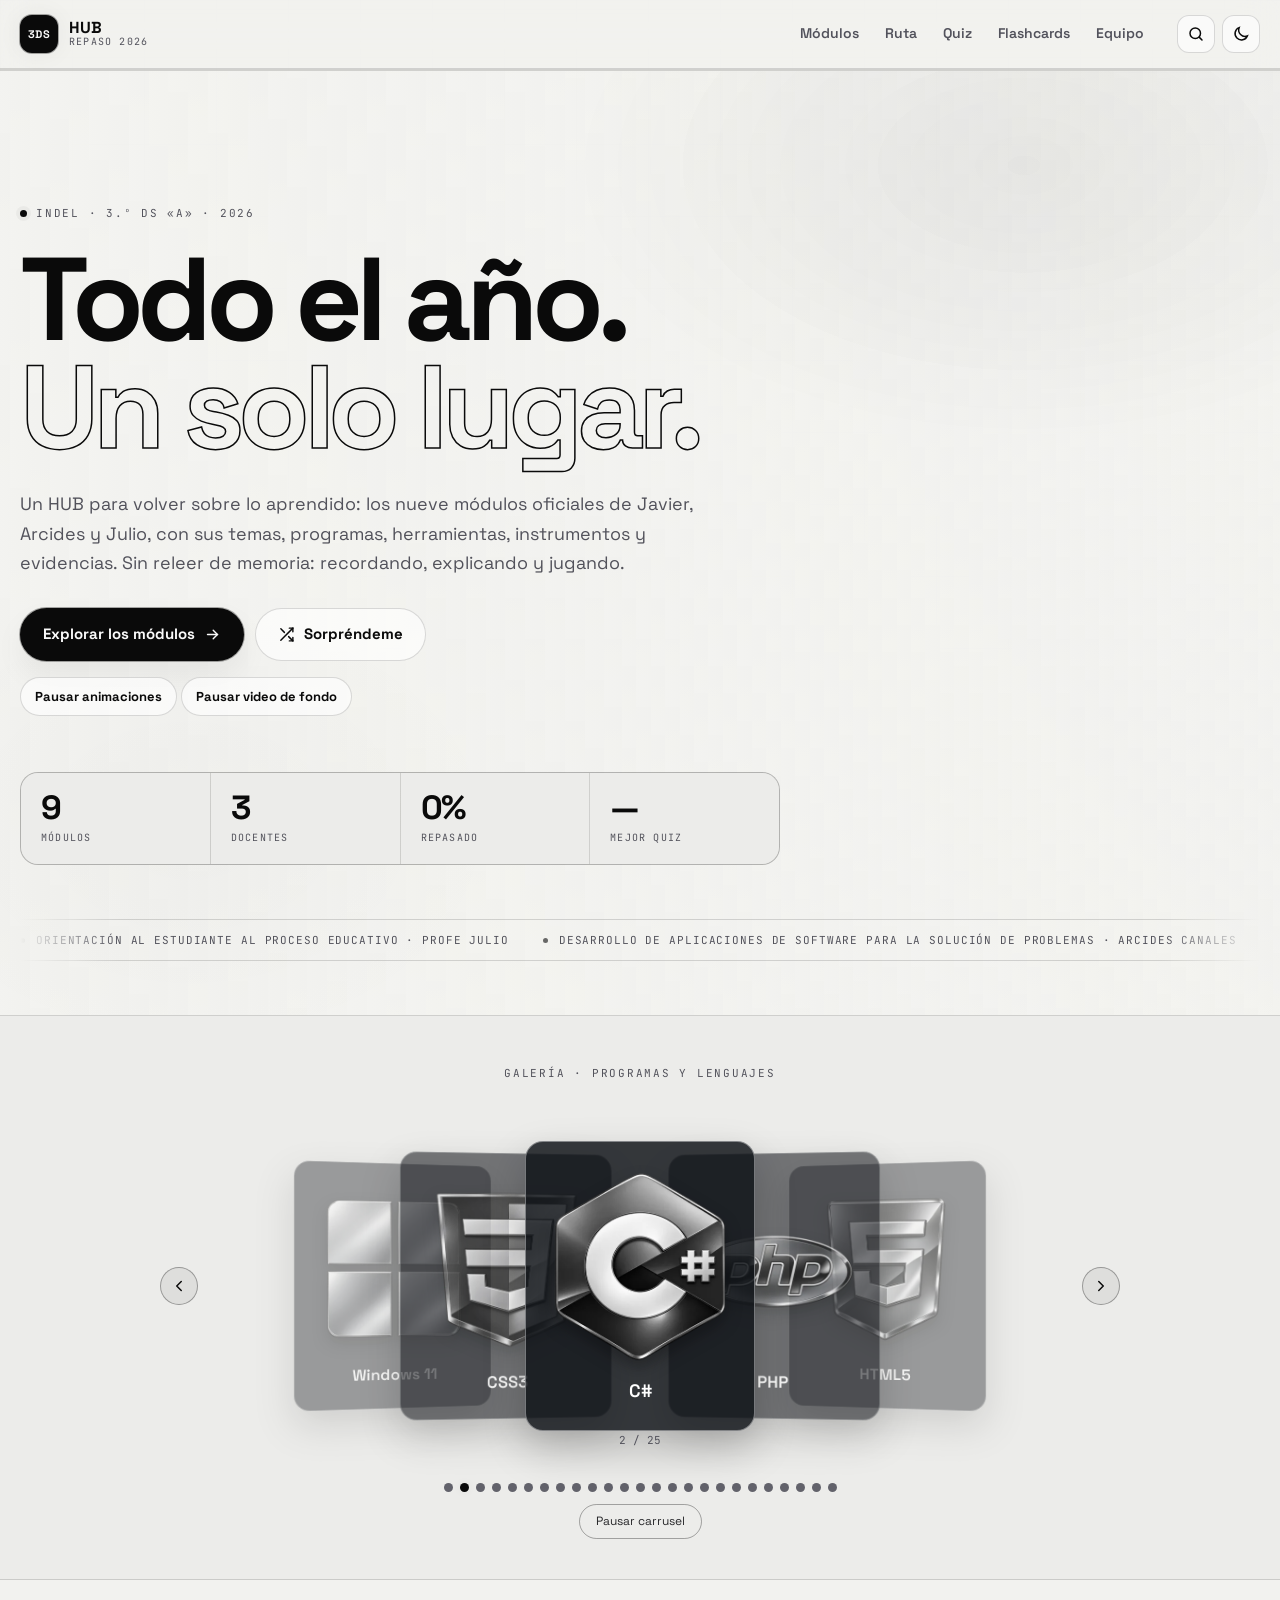
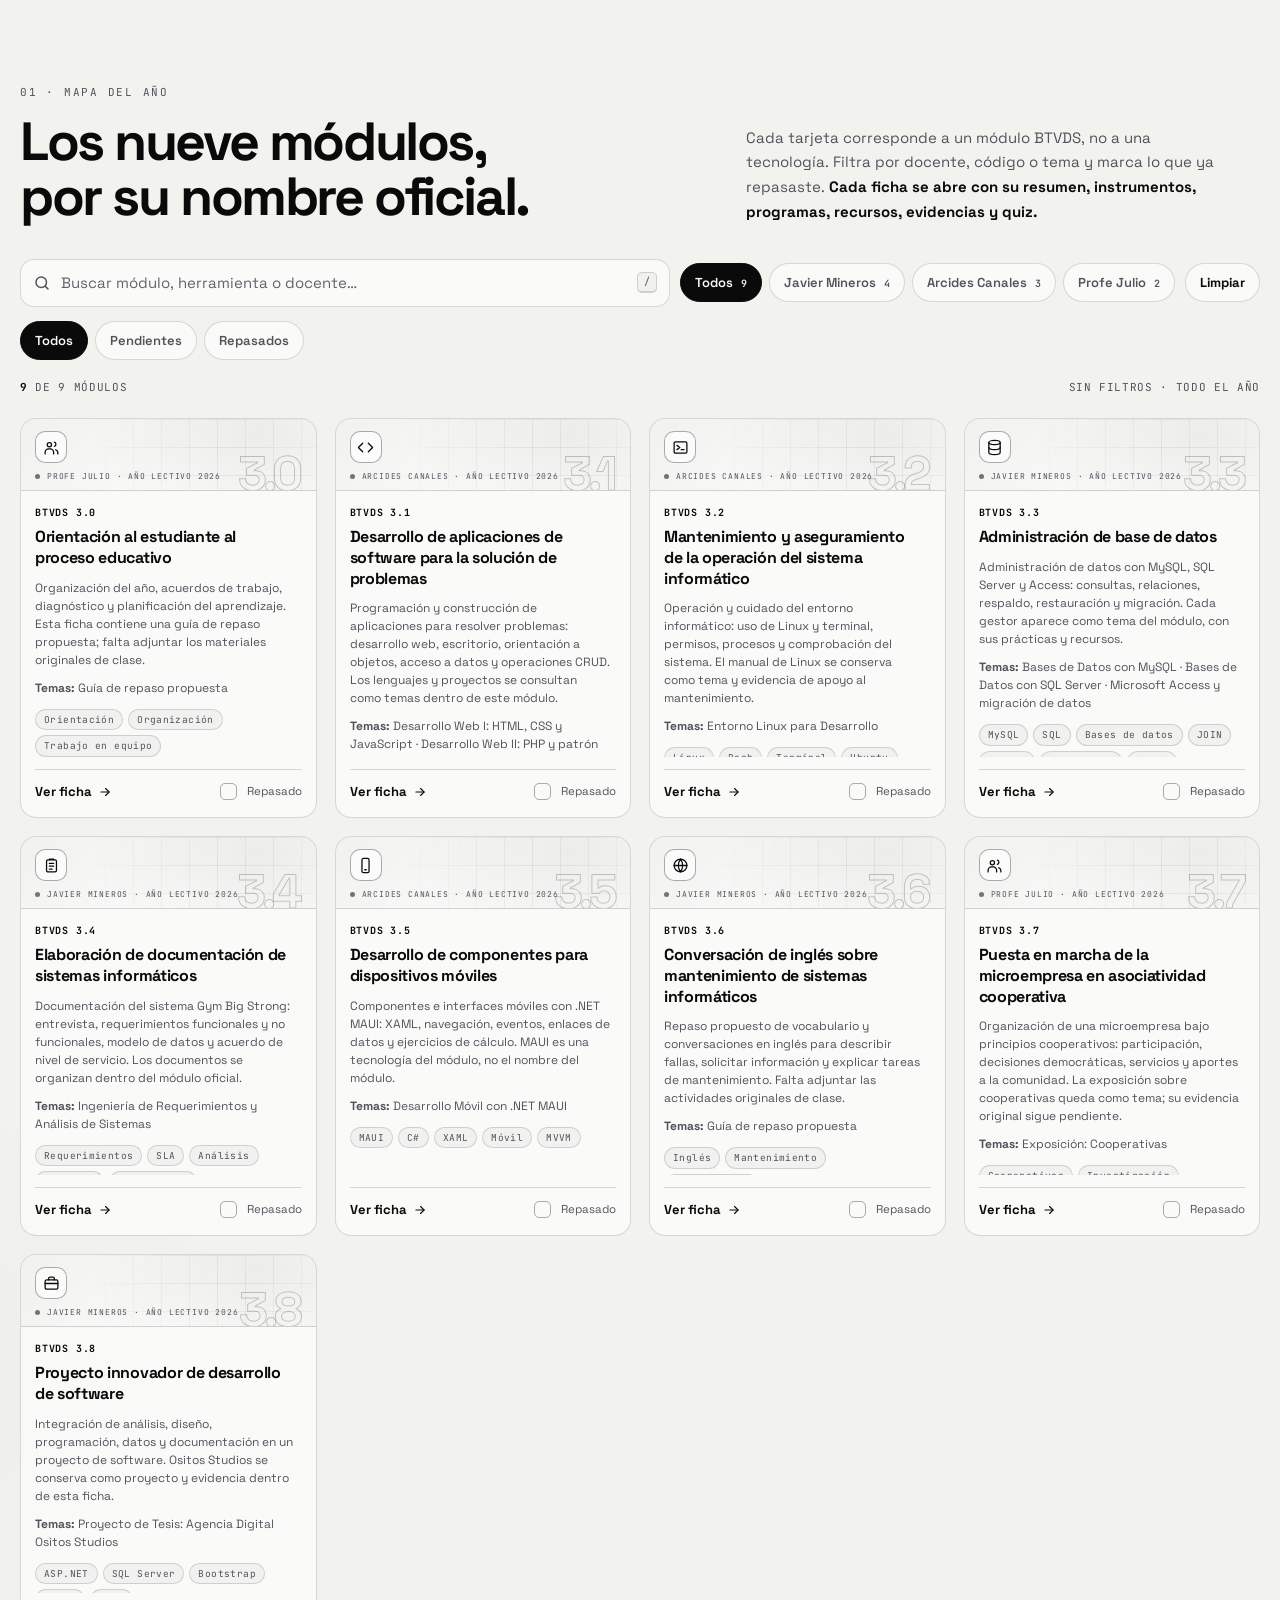
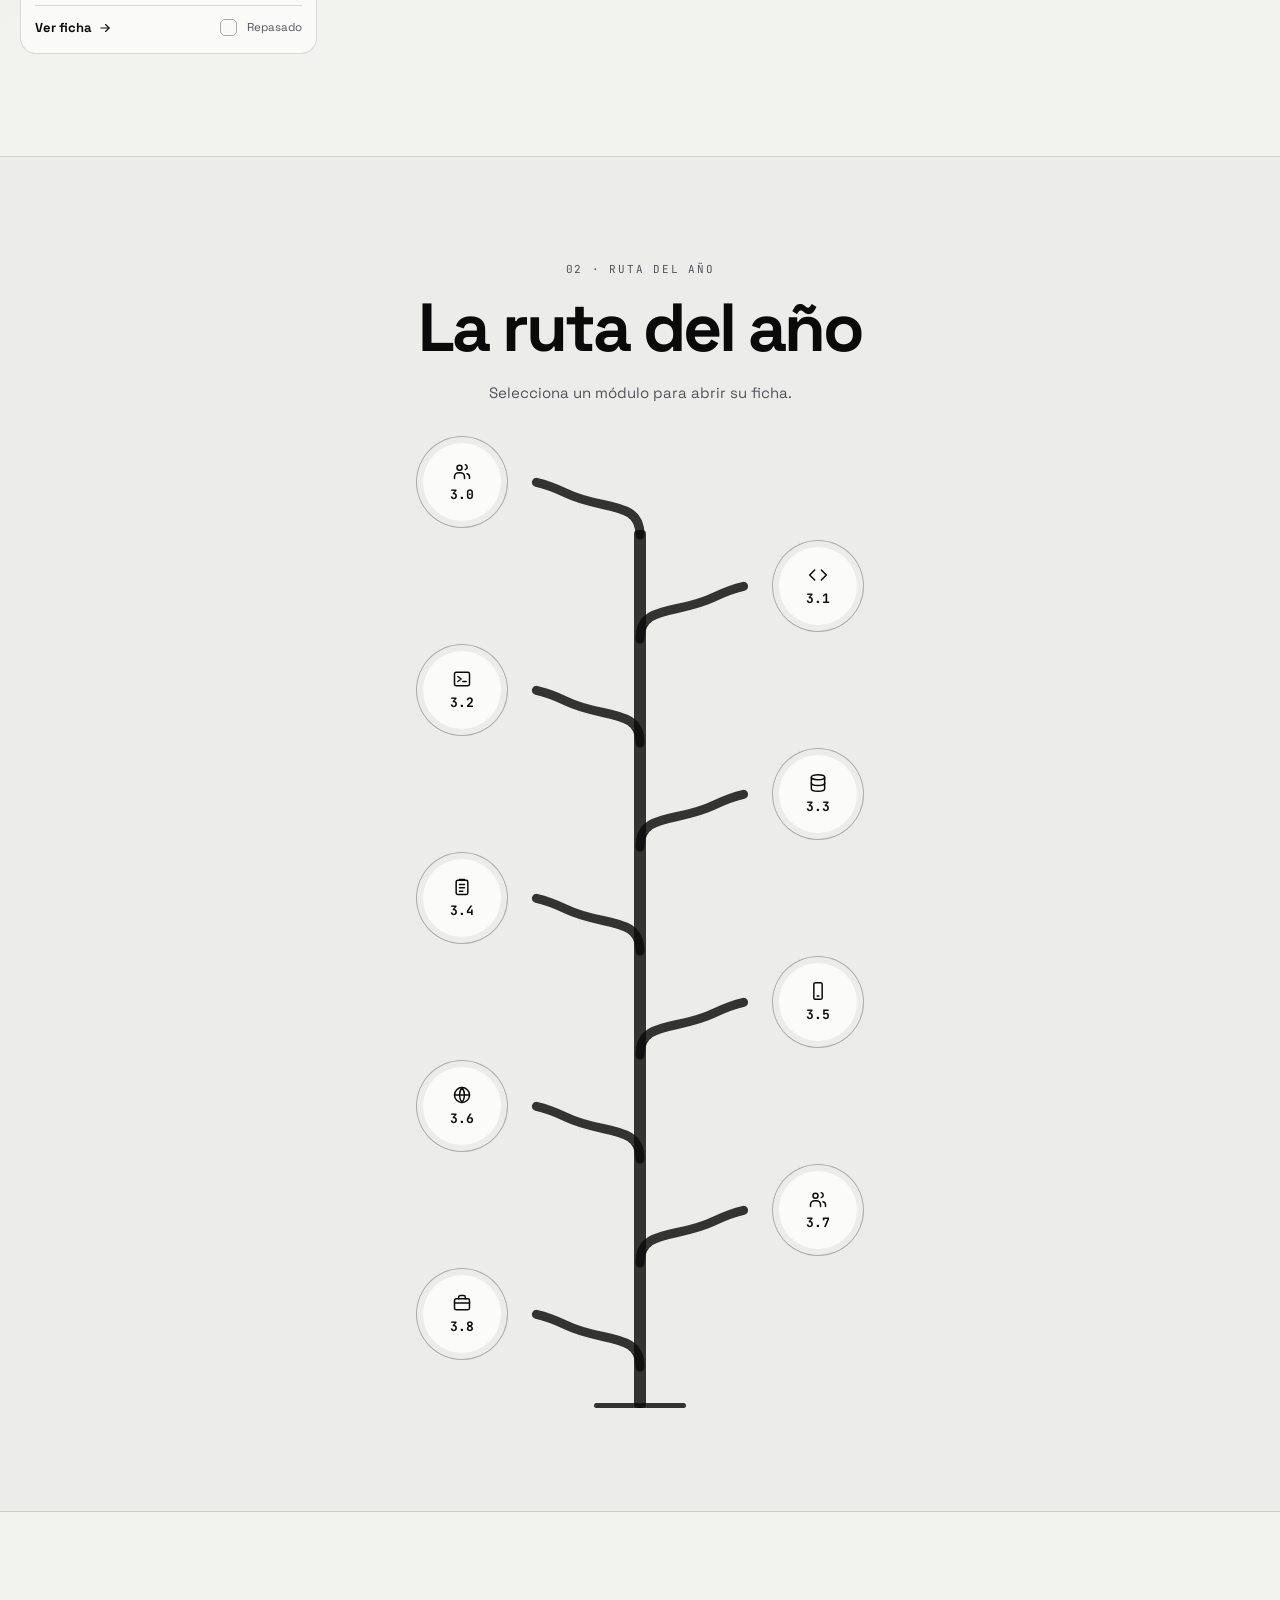
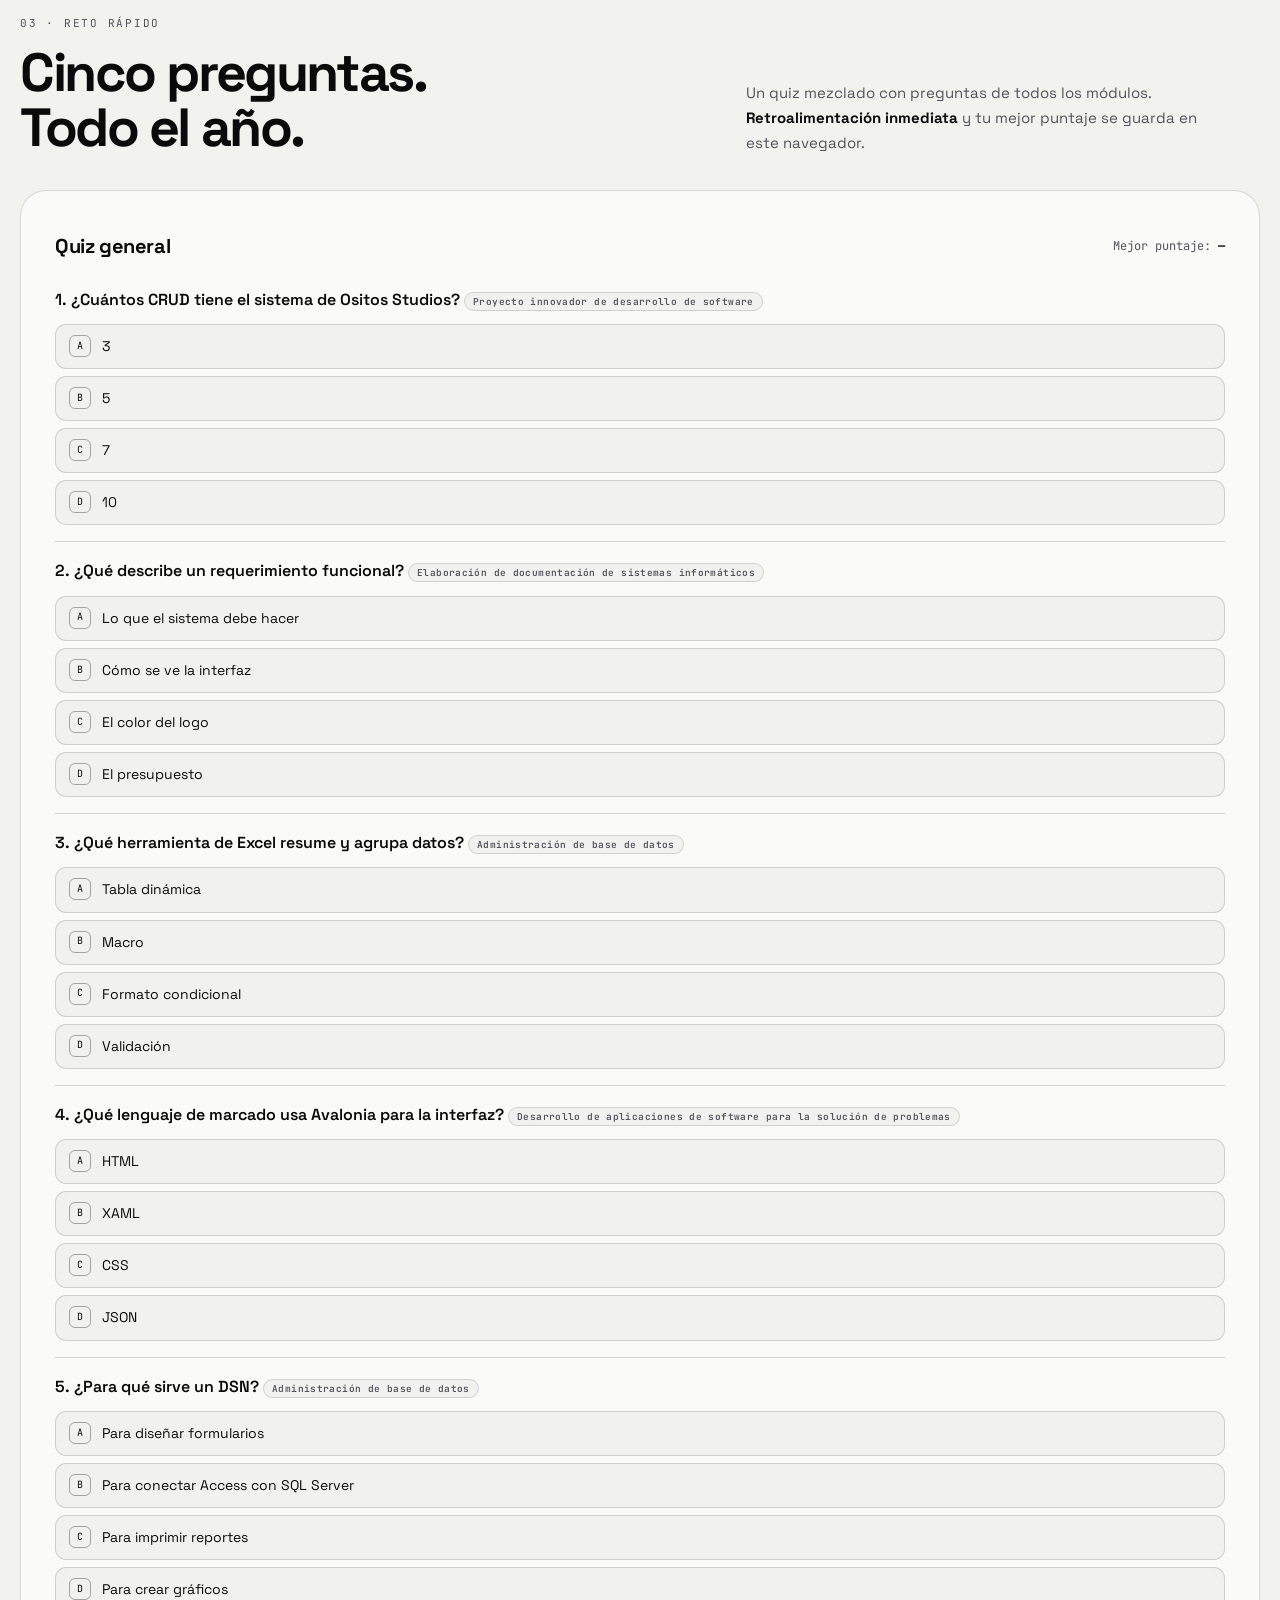
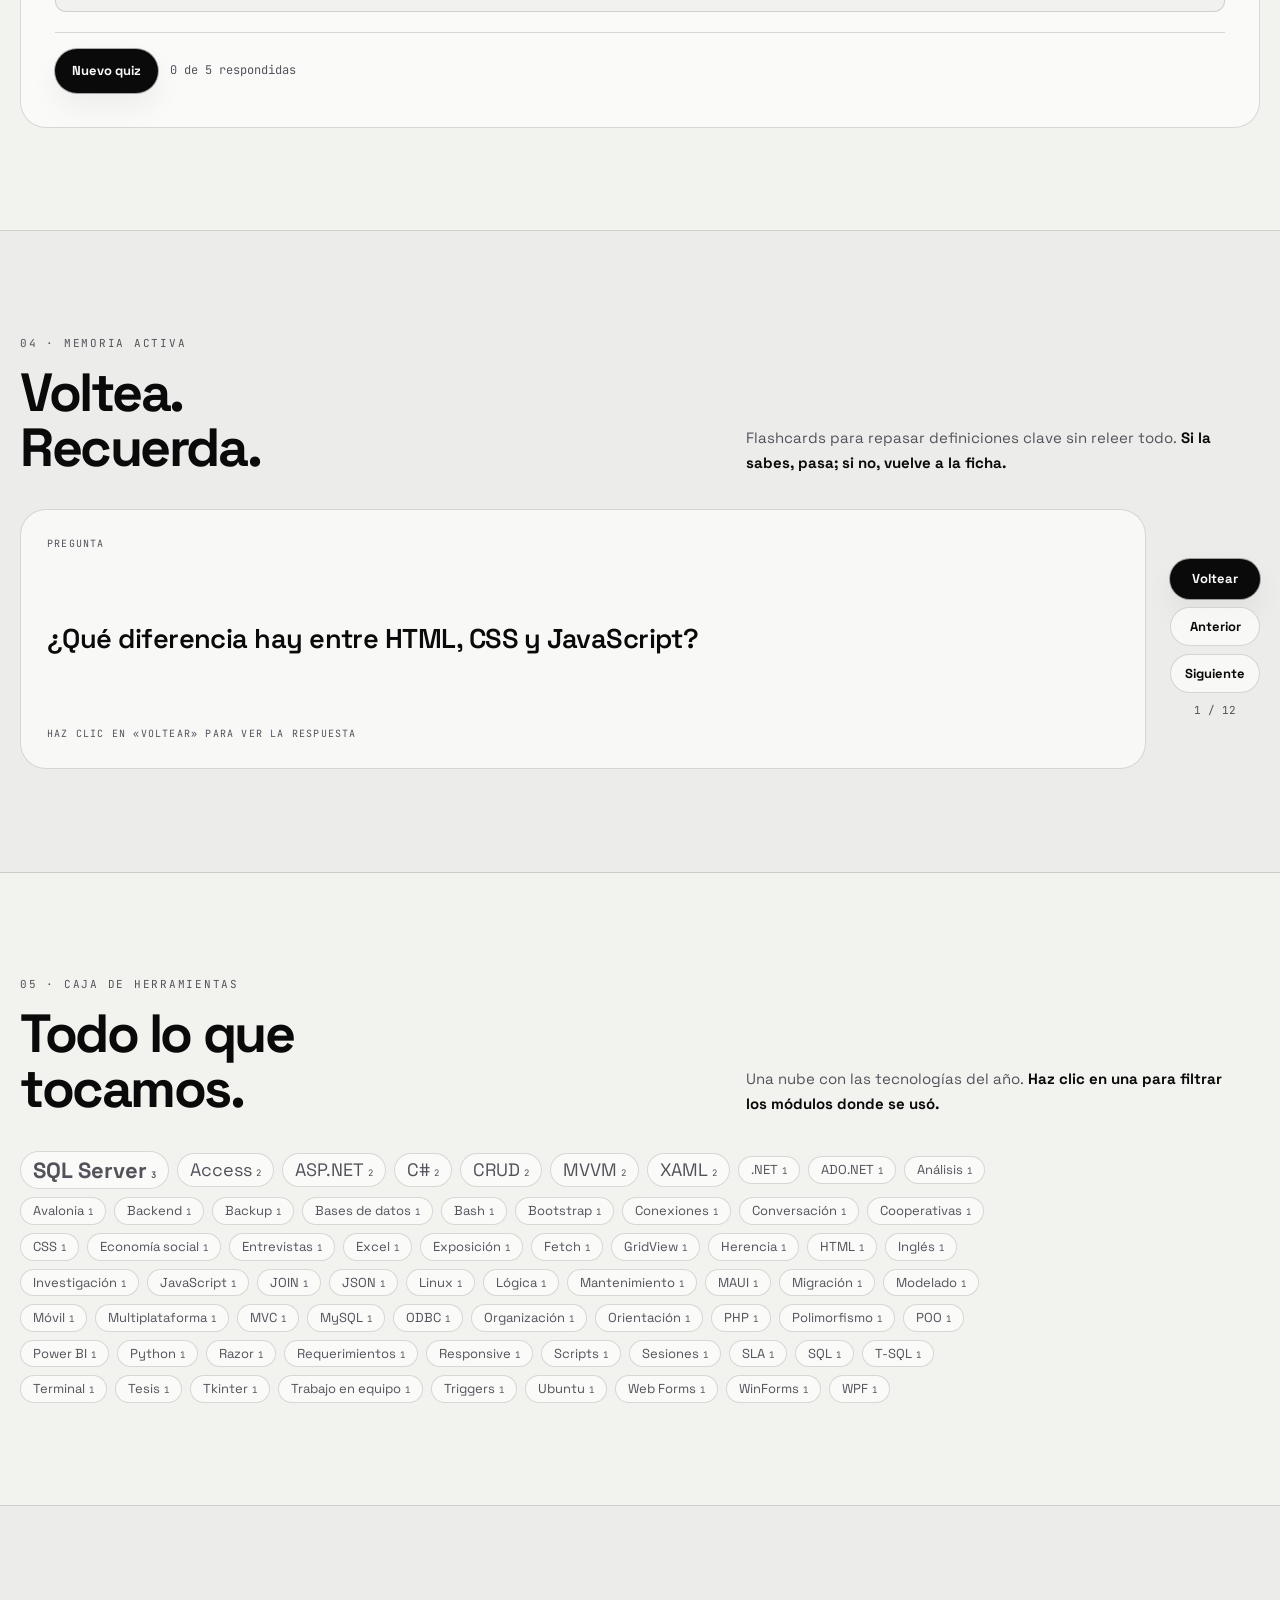
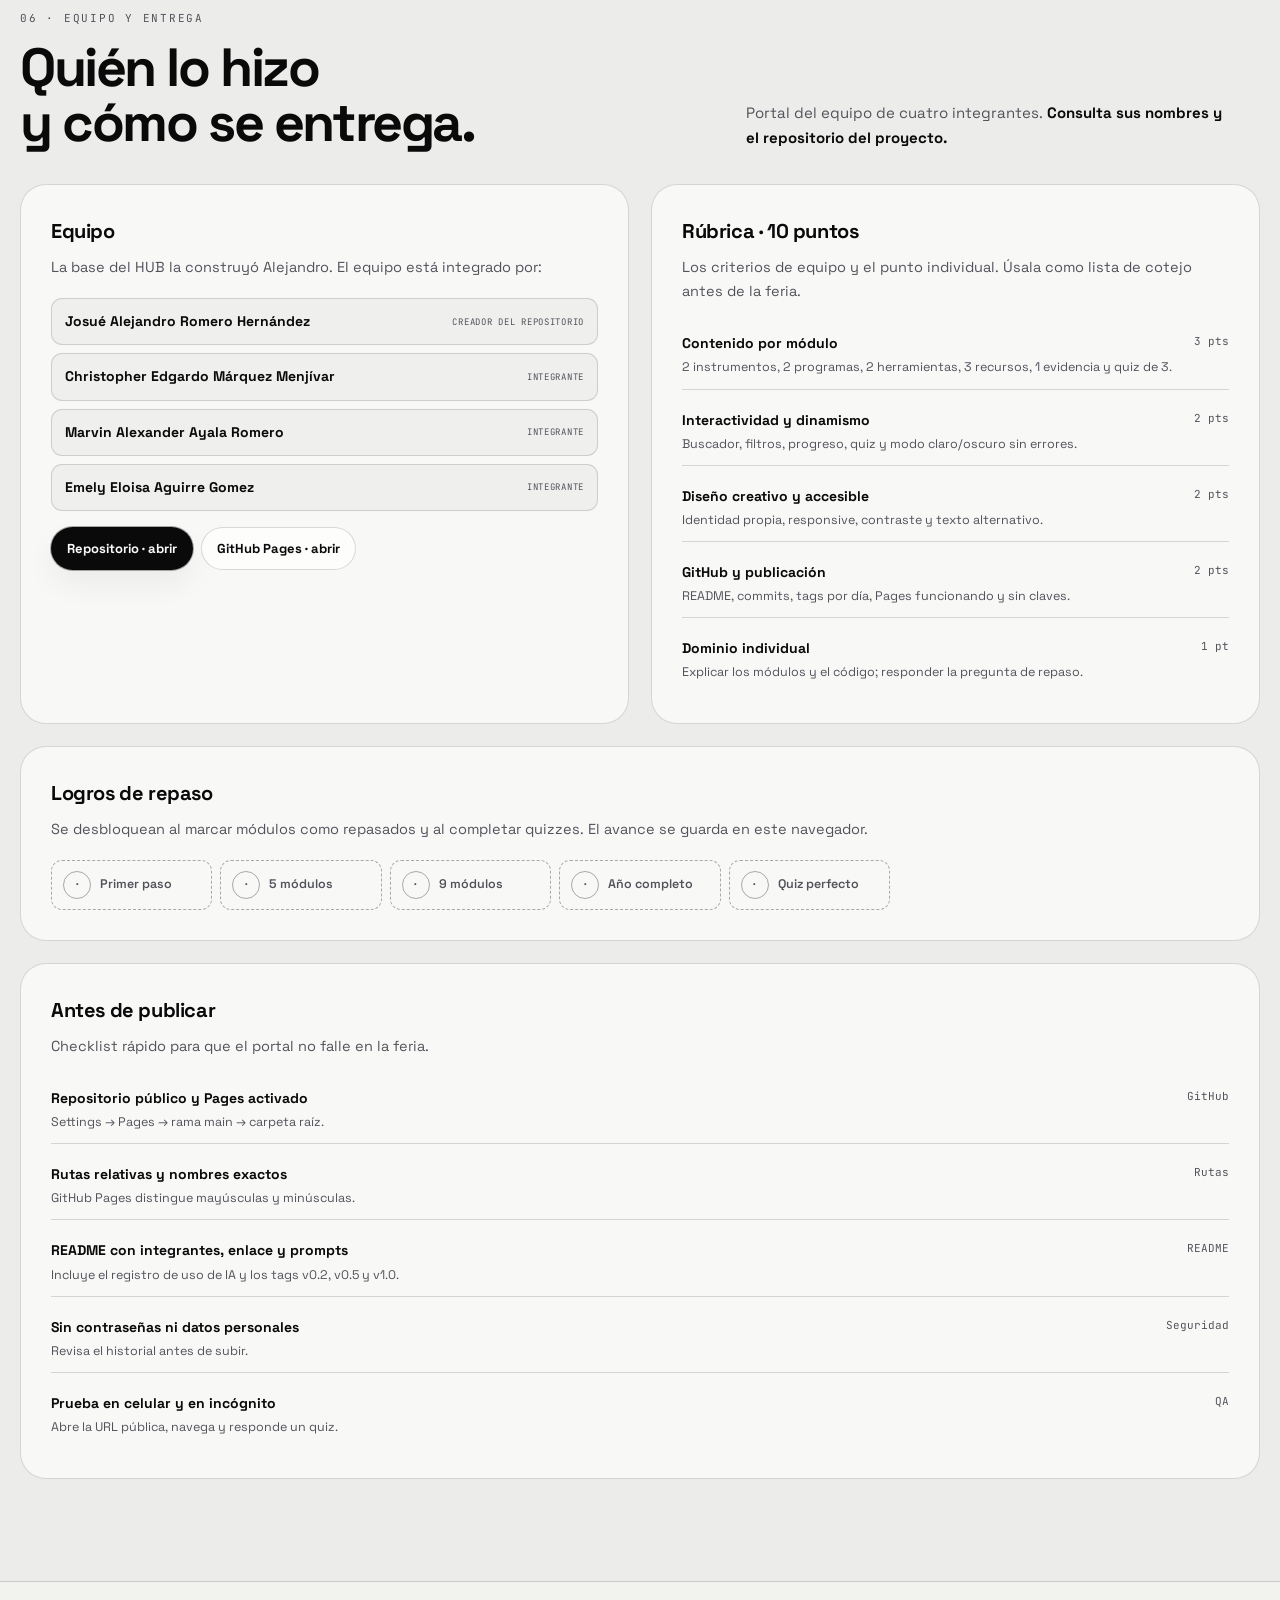
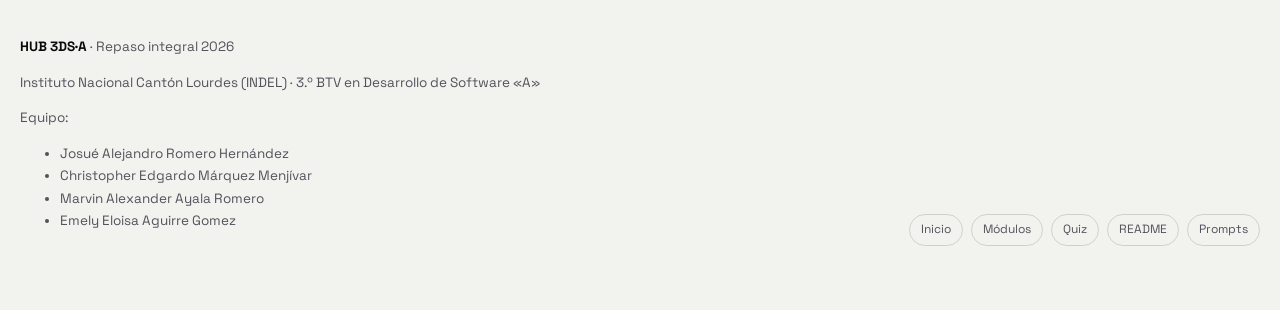
==== index.html @ 1acb699f "style: simplifica el árbol de módulos y engrosa sus ramas" ====
<!DOCTYPE html>
<html lang="es" data-theme="dark">
<head>
  <meta charset="UTF-8">
  <meta name="viewport" content="width=device-width, initial-scale=1">
  <title>HUB 3DS·A · Repaso 2026</title>
  <meta name="description" content="HUB de repaso del 3.º Desarrollo de Software «A»: todos los módulos de 2026 con fichas, evidencias, recursos y quiz interactivo.">
  <meta name="theme-color" content="#050505">
  <meta property="og:title" content="HUB 3DS·A · Repaso 2026">
  <meta property="og:description" content="Todo el año. Un solo lugar. Módulos, evidencias y quiz del 3.º DS «A».">
  <meta property="og:type" content="website">
  <link rel="icon" href="assets/icon.svg" type="image/svg+xml">
  <link rel="manifest" href="manifest.webmanifest">
  <link rel="preconnect" href="https://fonts.googleapis.com">
  <link rel="preconnect" href="https://fonts.gstatic.com" crossorigin>
  <link href="https://fonts.googleapis.com/css2?family=Space+Grotesk:wght@400;500;600;700&family=JetBrains+Mono:wght@400;600&display=swap" rel="stylesheet">
  <script>
    (function () {
      try {
        var t = localStorage.getItem("hub3dsa:v1:theme");
        if (!t) t = window.matchMedia && window.matchMedia("(prefers-color-scheme: light)").matches ? "light" : "dark";
        document.documentElement.setAttribute("data-theme", t);
      } catch (e) { /* sin almacenamiento: se queda en oscuro */ }
    })();
  </script>
  <link rel="stylesheet" href="css/styles.css?v=20261105.3">
</head>
<body>
  <a class="skip-link" href="#contenido">Saltar al contenido</a>

  <header class="topbar">
    <div class="wrap topbar-inner">
      <a class="brand" href="#inicio">
        <span class="brand-mark" aria-hidden="true">3DS</span>
        <span class="brand-text"><b>HUB</b><small>repaso 2026</small></span>
      </a>
      <nav id="mainNav" class="nav" aria-label="Navegación principal">
        <a href="#modulos">Módulos</a>
        <a href="#ruta">Ruta</a>
        <a href="#quiz">Quiz</a>
        <a href="#flashcards">Flashcards</a>
        <a href="#equipo">Equipo</a>
      </nav>
      <div class="top-actions">
        <button class="icon-btn menu-toggle" id="menuToggle" type="button" aria-expanded="false" aria-controls="mainNav" aria-label="Abrir menú">☰</button>
        <button class="icon-btn" id="searchToggle" type="button" aria-label="Buscar módulos" title="Buscar (tecla /)">
          <svg viewBox="0 0 24 24" fill="none" stroke="currentColor" stroke-width="2" stroke-linecap="round" aria-hidden="true"><circle cx="11" cy="11" r="7"/><path d="m20 20-3.5-3.5"/></svg>
        </button>
        <button class="icon-btn" id="themeToggle" type="button" aria-label="Cambiar entre modo claro y oscuro" title="Modo claro / oscuro">
          <svg id="themeIcon" viewBox="0 0 24 24" fill="none" stroke="currentColor" stroke-width="2" stroke-linecap="round" aria-hidden="true"><circle cx="12" cy="12" r="4"/><path d="M12 2v2M12 20v2M4.9 4.9l1.4 1.4M17.7 17.7l1.4 1.4M2 12h2M20 12h2M4.9 19.1l1.4-1.4M17.7 6.3l1.4-1.4"/></svg>
        </button>
      </div>
    </div>
    <div class="progress-line" aria-hidden="true"><i id="topProgress"></i></div>
  </header>

  <main id="contenido">
    <section class="hero" id="inicio">
      <video class="hero-video" muted loop playsinline preload="none" aria-hidden="true" tabindex="-1">
        <source data-src="assets/video/fondovideo.mp4" type="video/mp4">
      </video>
      <div class="hero-shade" aria-hidden="true"></div>
      <div class="hero-grid" aria-hidden="true"></div>
      <div class="wrap hero-inner">
        <p class="eyebrow"><span class="dot" aria-hidden="true"></span> INDEL · 3.º DS «A» · 2026</p>
        <h1>Todo el año.<br><span class="outline">Un solo lugar.</span></h1>
        <p class="lead">Un HUB para volver sobre lo aprendido: los nueve módulos oficiales de Javier, Arcides y Julio, con sus temas, programas, herramientas, instrumentos y evidencias. Sin releer de memoria: recordando, explicando y jugando.</p>
        <div class="hero-actions">
          <a class="btn btn-solid" href="#modulos">
            Explorar los módulos
            <svg viewBox="0 0 24 24" fill="none" stroke="currentColor" stroke-width="2" stroke-linecap="round" aria-hidden="true"><path d="M5 12h14"/><path d="m13 6 6 6-6 6"/></svg>
          </a>
          <button class="btn btn-ghost" id="randomBtn" type="button">
            <svg viewBox="0 0 24 24" fill="none" stroke="currentColor" stroke-width="2" stroke-linecap="round" aria-hidden="true"><path d="M16 3h5v5"/><path d="M4 20 21 3"/><path d="M21 16v5h-5"/><path d="m15 15 6 6"/><path d="M4 4l5 5"/></svg>
            Sorpréndeme
          </button>
        </div>
        <button class="btn btn-ghost btn-sm" id="motionToggle" type="button" aria-pressed="false">Pausar animaciones</button>
        <button class="btn btn-ghost btn-sm" id="videoToggle" type="button">Reproducir video de fondo</button>
        <div class="hero-stats" aria-label="Resumen del portal">
          <div class="stat"><b id="statMods">0</b><span>módulos</span></div>
          <div class="stat"><b id="statTeachers">0</b><span>docentes</span></div>
          <div class="stat"><b id="statProgress">0%</b><span>repasado</span></div>
          <div class="stat"><b id="statQuiz">—</b><span>mejor quiz</span></div>
        </div>
        <div class="hero-ticker" aria-hidden="true">
          <div class="ticker-track" id="tickerTrack"></div>
        </div>
      </div>
    </section>

    <section class="carousel-section" id="galeria" aria-label="Programas y lenguajes del año">
      <div class="wrap carousel-head">
        <p class="kicker">Galería · Programas y lenguajes</p>
      </div>
      <div class="carousel-shell">
        <div class="carousel-stage" id="carouselStage" aria-live="off"></div>
        <button class="carousel-nav carousel-prev" id="carouselPrev" type="button" aria-label="Tarjeta anterior">
          <svg viewBox="0 0 24 24" fill="none" stroke="currentColor" stroke-width="2" stroke-linecap="round" stroke-linejoin="round" aria-hidden="true"><path d="m15 18-6-6 6-6"/></svg>
        </button>
        <button class="carousel-nav carousel-next" id="carouselNext" type="button" aria-label="Tarjeta siguiente">
          <svg viewBox="0 0 24 24" fill="none" stroke="currentColor" stroke-width="2" stroke-linecap="round" stroke-linejoin="round" aria-hidden="true"><path d="m9 18 6-6-6-6"/></svg>
        </button>
        <p class="carousel-count" aria-hidden="true"><span id="carouselIndex">1</span> / <span id="carouselTotal">25</span></p>
      </div>
    </section>

    <section class="section" id="modulos">
      <div class="wrap">
        <div class="section-head">
          <div>
            <p class="kicker">01 · Mapa del año</p>
            <h2>Los nueve módulos,<br>por su nombre oficial.</h2>
          </div>
          <p class="section-note">Cada tarjeta corresponde a un módulo BTVDS, no a una tecnología. Filtra por docente, código o tema y marca lo que ya repasaste. <b>Cada ficha se abre con su resumen, instrumentos, programas, recursos, evidencias y quiz.</b></p>
        </div>

        <div class="toolbar">
          <div class="search-wrap">
            <svg viewBox="0 0 24 24" fill="none" stroke="currentColor" stroke-width="2" stroke-linecap="round" aria-hidden="true"><circle cx="11" cy="11" r="7"/><path d="m20 20-3.5-3.5"/></svg>
            <input id="searchInput" type="search" placeholder="Buscar módulo, herramienta o docente…" aria-label="Buscar módulos" autocomplete="off">
            <kbd>/</kbd>
          </div>
          <div class="chips" id="teacherFilters" role="group" aria-label="Filtrar por docente"></div>
          <button class="btn btn-ghost btn-sm" id="clearFilters" type="button">Limpiar</button>
        </div>
        <div class="chips" id="statusFilters" role="group" aria-label="Filtrar por estado del repaso"></div>
        <div class="result-line">
          <span id="resultCount">Cargando módulos…</span>
          <span id="activeFilter"></span>
        </div>
        <div class="grid" id="moduleGrid"></div>
        <div class="empty" id="emptyState" hidden>
          <b>No hay módulos con ese filtro.</b>
          Prueba con otra palabra o limpia los filtros.
        </div>
      </div>
    </section>

    <section class="section section-alt" id="ruta">
      <div class="wrap">
        <div class="route-heading">
          <p class="kicker">02 · Ruta del año</p>
          <h2>La ruta del año</h2>
          <p class="section-note">Selecciona un módulo para abrir su ficha.</p>
        </div>
        <div id="timeline"></div>
      </div>
    </section>

    <section class="section" id="quiz">
      <div class="wrap">
        <div class="section-head">
          <div>
            <p class="kicker">03 · Reto rápido</p>
            <h2>Cinco preguntas.<br>Todo el año.</h2>
          </div>
          <p class="section-note">Un quiz mezclado con preguntas de todos los módulos. <b>Retroalimentación inmediata</b> y tu mejor puntaje se guarda en este navegador.</p>
        </div>
        <div class="quiz-box">
          <div class="quiz-top">
            <h3>Quiz general</h3>
            <p class="quiz-score">Mejor puntaje: <b id="globalBest">—</b></p>
          </div>
          <div class="quiz-list" id="globalQuiz"></div>
          <div class="quiz-foot">
            <button class="btn btn-solid btn-sm" id="gqRestart" type="button">Nuevo quiz</button>
            <span class="quiz-score" id="gqProgress">0 de 5 respondidas</span>
          </div>
          <div class="quiz-result" id="gqResult" role="status" aria-live="polite"></div>
        </div>
      </div>
    </section>

    <section class="section section-alt" id="flashcards">
      <div class="wrap">
        <div class="section-head">
          <div>
            <p class="kicker">04 · Memoria activa</p>
            <h2>Voltea.<br>Recuerda.</h2>
          </div>
          <p class="section-note">Flashcards para repasar definiciones clave sin releer todo. <b>Si la sabes, pasa; si no, vuelve a la ficha.</b></p>
        </div>
        <div class="flash-wrap">
          <div class="flashcard" id="flashcard">
            <div class="flash-inner">
              <div class="flash-face front">
                <small>Pregunta</small>
                <p id="flashFront">Cargando…</p>
                <small>Haz clic en «Voltear» para ver la respuesta</small>
              </div>
              <div class="flash-face back">
                <small>Respuesta</small>
                <p id="flashBack">…</p>
                <small>Vuelve a la ficha del módulo si necesitas más contexto</small>
              </div>
            </div>
          </div>
          <div class="flash-side">
            <button class="btn btn-solid btn-sm" id="flashFlip" type="button">Voltear</button>
            <button class="btn btn-ghost btn-sm" id="flashPrev" type="button">Anterior</button>
            <button class="btn btn-ghost btn-sm" id="flashNext" type="button">Siguiente</button>
            <span class="flash-count" id="flashCount">1 / 12</span>
          </div>
        </div>
      </div>
    </section>

    <section class="section" id="tecnologias">
      <div class="wrap">
        <div class="section-head">
          <div>
            <p class="kicker">05 · Caja de herramientas</p>
            <h2>Todo lo que<br>tocamos.</h2>
          </div>
          <p class="section-note">Una nube con las tecnologías del año. <b>Haz clic en una para filtrar los módulos donde se usó.</b></p>
        </div>
        <div class="cloud" id="cloud"></div>
      </div>
    </section>

    <section class="section section-alt" id="equipo">
      <div class="wrap">
        <div class="section-head">
          <div>
            <p class="kicker">06 · Equipo y entrega</p>
            <h2>Quién lo hizo<br>y cómo se entrega.</h2>
          </div>
          <p class="section-note">Portal del equipo de cuatro integrantes. <b>Consulta sus nombres y el repositorio del proyecto.</b></p>
        </div>
        <div class="split">
          <div class="panel">
            <h3>Equipo</h3>
            <p>La base del HUB la construyó Alejandro. El equipo está integrado por:</p>
            <div class="team-list" id="teamList"></div>
            <div class="repo-box">
              <a class="btn btn-solid btn-sm" id="repoLink" href="#" target="_blank" rel="noopener">Repositorio · pendiente</a>
              <a class="btn btn-ghost btn-sm" id="pagesLink" href="#" target="_blank" rel="noopener">GitHub Pages · pendiente</a>
            </div>
          </div>
          <div class="panel">
            <h3>Rúbrica · 10 puntos</h3>
            <p>Los criterios de equipo y el punto individual. Úsala como lista de cotejo antes de la feria.</p>
            <div class="rubric">
              <div class="rubric-row"><div><b>Contenido por módulo</b><small>2 instrumentos, 2 programas, 2 herramientas, 3 recursos, 1 evidencia y quiz de 3.</small></div><span>3 pts</span></div>
              <div class="rubric-row"><div><b>Interactividad y dinamismo</b><small>Buscador, filtros, progreso, quiz y modo claro/oscuro sin errores.</small></div><span>2 pts</span></div>
              <div class="rubric-row"><div><b>Diseño creativo y accesible</b><small>Identidad propia, responsive, contraste y texto alternativo.</small></div><span>2 pts</span></div>
              <div class="rubric-row"><div><b>GitHub y publicación</b><small>README, commits, tags por día, Pages funcionando y sin claves.</small></div><span>2 pts</span></div>
              <div class="rubric-row"><div><b>Dominio individual</b><small>Explicar los módulos y el código; responder la pregunta de repaso.</small></div><span>1 pt</span></div>
            </div>
          </div>
        </div>
        <div class="panel" style="margin-top:22px">
          <h3>Logros de repaso</h3>
          <p>Se desbloquean al marcar módulos como repasados y al completar quizzes. El avance se guarda en este navegador.</p>
          <div class="badges" id="badges"></div>
        </div>
        <div class="panel" style="margin-top:22px">
          <h3>Antes de publicar</h3>
          <p>Checklist rápido para que el portal no falle en la feria.</p>
          <div class="rubric">
            <div class="rubric-row"><div><b>Repositorio público y Pages activado</b><small>Settings → Pages → rama main → carpeta raíz.</small></div><span>GitHub</span></div>
            <div class="rubric-row"><div><b>Rutas relativas y nombres exactos</b><small>GitHub Pages distingue mayúsculas y minúsculas.</small></div><span>Rutas</span></div>
            <div class="rubric-row"><div><b>README con integrantes, enlace y prompts</b><small>Incluye el registro de uso de IA y los tags v0.2, v0.5 y v1.0.</small></div><span>README</span></div>
            <div class="rubric-row"><div><b>Sin contraseñas ni datos personales</b><small>Revisa el historial antes de subir.</small></div><span>Seguridad</span></div>
            <div class="rubric-row"><div><b>Prueba en celular y en incógnito</b><small>Abre la URL pública, navega y responde un quiz.</small></div><span>QA</span></div>
          </div>
        </div>
      </div>
    </section>
  </main>

  <footer>
    <div class="wrap footer-inner">
      <div>
        <p><b>HUB 3DS·A</b> · Repaso integral 2026</p>
        <p>Instituto Nacional Cantón Lourdes (INDEL) · 3.º BTV en Desarrollo de Software «A»</p>
        <p>Equipo:</p>
        <ul class="footer-team">
          <li>Josué Alejandro Romero Hernández</li>
          <li>Christopher Edgardo Márquez Menjívar</li>
          <li>Marvin Alexander Ayala Romero</li>
          <li>Emely Eloisa Aguirre Gomez</li>
        </ul>
      </div>
      <div class="footer-links">
        <a href="#inicio">Inicio</a>
        <a href="#modulos">Módulos</a>
        <a href="#quiz">Quiz</a>
        <a href="README.md">README</a>
        <a href="PROMPTS.md">Prompts</a>
      </div>
    </div>
  </footer>

  <div class="modal" id="modal" hidden>
    <div class="modal-backdrop" data-close></div>
    <div class="modal-panel" role="dialog" aria-modal="true" aria-labelledby="modalTitle">
      <button class="modal-close" id="modalClose" type="button" aria-label="Cerrar ficha">×</button>
      <div id="modalBody"></div>
    </div>
  </div>

  <div class="toast" id="toast" role="status" aria-live="polite"></div>

  <script src="data/modulos.js?v=20261105.3"></script>
  <script src="js/app.js?v=20261105.3"></script>
  <script src="js/carousel.js?v=20261105.3"></script>
</body>
</html>
---- css/styles.css ----
/* ============================================================
   HUB 3DS·A — Hoja de estilos
   Paleta: negro, blanco y grises translúcidos.
   ============================================================ */

*, *::before, *::after { box-sizing: border-box; }

:root {
  --bg: #050505;
  --bg-soft: #0a0a0a;
  --bg-elev: #0d0d0e;
  --panel: rgba(255, 255, 255, .045);
  --panel-2: rgba(255, 255, 255, .075);
  --panel-3: rgba(255, 255, 255, .11);
  --line: rgba(255, 255, 255, .13);
  --line-strong: rgba(255, 255, 255, .28);
  --ink: #f7f7f5;
  --ink-soft: #d4d4d4;
  --muted: #9a9a9a;
  --muted-2: #9a9a9a;
  --invert: #f7f7f5;
  --invert-ink: #050505;
  --glow: rgba(255, 255, 255, .09);
  --glow-2: rgba(255, 255, 255, .03);
  --shadow: 0 30px 80px rgba(0, 0, 0, .55);
  --radius: 18px;
  --radius-lg: 26px;
  --display: "Space Grotesk", "Segoe UI", system-ui, sans-serif;
  --body: "Space Grotesk", "Segoe UI", system-ui, sans-serif;
  --mono: "JetBrains Mono", ui-monospace, Consolas, monospace;
  --max: 1240px;
  color-scheme: dark;
}

html[data-theme="light"] {
  --bg: #f2f2ef;
  --bg-soft: #ececea;
  --bg-elev: #fbfbf9;
  --panel: rgba(255, 255, 255, .62);
  --panel-2: rgba(0, 0, 0, .035);
  --panel-3: rgba(0, 0, 0, .06);
  --line: rgba(0, 0, 0, .14);
  --line-strong: rgba(0, 0, 0, .32);
  --ink: #0a0a0a;
  --ink-soft: #27272a;
  --muted: #52525b;
  --muted-2: #62626b;
  --invert: #0a0a0a;
  --invert-ink: #fafafa;
  --glow: rgba(0, 0, 0, .055);
  --glow-2: rgba(0, 0, 0, .02);
  --shadow: 0 30px 80px rgba(0, 0, 0, .14);
  color-scheme: light;
}

html { scroll-behavior: smooth; scroll-padding-top: 86px; }

body {
  margin: 0;
  font-family: var(--body);
  font-size: 16px;
  line-height: 1.65;
  color: var(--ink);
  background:
    radial-gradient(1000px 600px at 85% -10%, var(--glow), transparent 60%),
    radial-gradient(700px 500px at -10% 30%, var(--glow-2), transparent 60%),
    var(--bg);
  -webkit-font-smoothing: antialiased;
  text-rendering: optimizeLegibility;
  overflow-x: hidden;
}

body::before {
  content: "";
  position: fixed;
  inset: 0;
  pointer-events: none;
  z-index: 0;
  background-image:
    linear-gradient(var(--line) 1px, transparent 1px),
    linear-gradient(90deg, var(--line) 1px, transparent 1px);
  background-size: 72px 72px;
  opacity: .18;
  mask-image: linear-gradient(to bottom, black, transparent 85%);
}

img { max-width: 100%; display: block; }
a { color: inherit; }
button { font: inherit; color: inherit; }
code, kbd { font-family: var(--mono); }
::selection { background: var(--ink); color: var(--bg); }

:focus-visible {
  outline: 2px solid var(--ink);
  outline-offset: 3px;
  border-radius: 4px;
}

.skip-link {
  position: fixed;
  top: -100px;
  left: 16px;
  z-index: 200;
  background: var(--invert);
  color: var(--invert-ink);
  padding: 10px 16px;
  border-radius: 999px;
  font-weight: 700;
  text-decoration: none;
  transition: top .2s;
}
.skip-link:focus { top: 12px; }

.wrap {
  width: min(var(--max), calc(100% - 40px));
  margin-inline: auto;
  position: relative;
  z-index: 2;
}

/* ------------------------------ topbar ------------------------------ */
.topbar {
  position: sticky;
  top: 0;
  z-index: 50;
  background: color-mix(in srgb, var(--bg) 72%, transparent);
  backdrop-filter: blur(18px) saturate(130%);
  -webkit-backdrop-filter: blur(18px) saturate(130%);
  border-bottom: 1px solid var(--line);
}
@supports not (background: color-mix(in srgb, black 50%, transparent)) {
  .topbar { background: rgba(5, 5, 5, .78); }
  html[data-theme="light"] .topbar { background: rgba(242, 242, 239, .82); }
}
.topbar-inner {
  min-height: 68px;
  display: flex;
  align-items: center;
  gap: 22px;
}
.brand {
  display: inline-flex;
  align-items: center;
  gap: 11px;
  text-decoration: none;
  margin-right: auto;
}
.brand-mark {
  width: 38px;
  height: 38px;
  border-radius: 12px;
  display: grid;
  place-items: center;
  background: var(--invert);
  color: var(--invert-ink);
  font-family: var(--display);
  font-weight: 700;
  font-size: 11px;
  letter-spacing: .06em;
  box-shadow: 0 0 0 1px var(--line-strong), 0 0 24px var(--glow);
}
.brand-text { display: flex; flex-direction: column; line-height: 1.05; }
.brand-text b { font-size: 16px; letter-spacing: .01em; }
.brand-text small { font-family: var(--mono); font-size: 10px; color: var(--muted); letter-spacing: .12em; text-transform: uppercase; }
.nav { display: flex; gap: 4px; }
.nav a {
  text-decoration: none;
  color: var(--muted);
  font-size: 14px;
  font-weight: 600;
  padding: 8px 11px;
  border-radius: 999px;
  transition: color .18s, background .18s;
}
.nav a:hover { color: var(--ink); background: var(--panel); }
.top-actions { display: flex; gap: 7px; }
.icon-btn {
  width: 38px;
  height: 38px;
  display: grid;
  place-items: center;
  border: 1px solid var(--line);
  background: var(--panel);
  border-radius: 12px;
  cursor: pointer;
  transition: background .18s, border-color .18s, transform .18s;
}
.icon-btn:hover { background: var(--panel-2); border-color: var(--line-strong); transform: translateY(-1px); }
.icon-btn svg { width: 18px; height: 18px; }
.progress-line { height: 2px; background: var(--line); overflow: hidden; }
.progress-line i { display: block; height: 100%; width: 0; background: var(--ink); transition: width .5s cubic-bezier(.22, 1, .36, 1); }

/* ------------------------------ buttons ------------------------------ */
.btn {
  display: inline-flex;
  align-items: center;
  justify-content: center;
  gap: 9px;
  border: 1px solid transparent;
  border-radius: 999px;
  padding: 13px 22px;
  font-size: 15px;
  font-weight: 700;
  text-decoration: none;
  cursor: pointer;
  transition: transform .18s, background .18s, color .18s, border-color .18s, box-shadow .18s;
  white-space: nowrap;
}
.btn:hover { transform: translateY(-2px); }
.btn-solid { background: var(--invert); color: var(--invert-ink); box-shadow: 0 0 0 1px var(--line-strong), 0 14px 30px var(--glow); }
.btn-solid:hover { box-shadow: 0 0 0 1px var(--ink), 0 18px 40px var(--glow); }
.btn-ghost { background: var(--panel); border-color: var(--line); color: var(--ink); }
.btn-ghost:hover { background: var(--panel-2); border-color: var(--line-strong); }
.btn-sm { padding: 8px 14px; font-size: 13px; }
.btn svg { width: 17px; height: 17px; }

/* ------------------------------ hero ------------------------------ */
.hero {
  position: relative;
  padding: clamp(70px, 10vw, 130px) 0 54px;
  border-bottom: 1px solid var(--line);
  overflow: hidden;
}
.hero-video {
  position: absolute;
  inset: 0;
  z-index: 0;
  width: 100%;
  height: 100%;
  object-fit: cover;
  object-position: center;
  filter: grayscale(1) contrast(1.05) brightness(.9);
  opacity: .95;
  pointer-events: none;
}
.hero-shade {
  position: absolute;
  inset: 0;
  z-index: 1;
  pointer-events: none;
  background:
    linear-gradient(90deg, rgba(5, 5, 5, .70) 0%, rgba(5, 5, 5, .48) 48%, rgba(5, 5, 5, .28) 100%),
    linear-gradient(180deg, rgba(5, 5, 5, .10), rgba(5, 5, 5, .32));
}
.hero-grid {
  position: absolute;
  inset: 0;
  z-index: 2;
  background:
    radial-gradient(700px 420px at 80% 10%, var(--glow), transparent 65%),
    radial-gradient(500px 360px at 15% 80%, var(--glow-2), transparent 65%);
  pointer-events: none;
}
.hero-inner { position: relative; z-index: 3; }

html[data-theme="light"] .hero-video {
  filter: grayscale(1) contrast(.95) brightness(1.35);
  opacity: .2;
}
html[data-theme="light"] .hero-shade {
  background:
    linear-gradient(90deg, rgba(242, 242, 239, .94) 0%, rgba(242, 242, 239, .82) 48%, rgba(242, 242, 239, .64) 100%),
    linear-gradient(180deg, rgba(242, 242, 239, .35), rgba(242, 242, 239, .62));
}

@media (max-width: 700px) {
  .hero-shade {
    background:
      linear-gradient(180deg, rgba(5, 5, 5, .44) 0%, rgba(5, 5, 5, .64) 100%),
      rgba(5, 5, 5, .12);
  }
  html[data-theme="light"] .hero-shade {
    background:
      linear-gradient(180deg, rgba(242, 242, 239, .78) 0%, rgba(242, 242, 239, .94) 100%),
      rgba(242, 242, 239, .45);
  }
}

@media (prefers-reduced-motion: reduce) {
  .hero-video { display: none; }
  .hero-shade { display: none; }
}
.eyebrow {
  display: inline-flex;
  align-items: center;
  gap: 9px;
  font-family: var(--mono);
  font-size: 11px;
  letter-spacing: .16em;
  text-transform: uppercase;
  color: var(--muted);
  margin: 0 0 22px;
}
.dot { width: 7px; height: 7px; border-radius: 50%; background: var(--ink); box-shadow: 0 0 0 4px var(--panel-2); animation: pulse 2.8s infinite; }
@keyframes pulse { 0%, 100% { opacity: 1; } 50% { opacity: .35; } }
h1 {
  font-family: var(--display);
  font-size: clamp(3.2rem, 9.2vw, 8.4rem);
  line-height: .92;
  letter-spacing: -.055em;
  font-weight: 700;
  margin: 0;
}
.outline {
  color: transparent;
  -webkit-text-stroke: 1.5px var(--ink);
  text-stroke: 1.5px var(--ink);
}
.lead {
  max-width: 62ch;
  color: var(--muted);
  font-size: clamp(1rem, 1.4vw, 1.18rem);
  margin: 28px 0 0;
}
.hero-actions { display: flex; flex-wrap: wrap; gap: 11px; margin-top: 30px; }
.hero-stats {
  display: grid;
  grid-template-columns: repeat(4, minmax(0, 1fr));
  gap: 1px;
  margin-top: 56px;
  border: 1px solid var(--line);
  border-radius: var(--radius);
  overflow: hidden;
  background: var(--line);
  max-width: 760px;
}
.stat { background: var(--bg-soft); padding: 18px 20px; }
.stat b { display: block; font-family: var(--display); font-size: clamp(1.5rem, 3vw, 2.1rem); line-height: 1; letter-spacing: -.03em; }
.stat span { display: block; margin-top: 5px; font-family: var(--mono); font-size: 10px; letter-spacing: .12em; text-transform: uppercase; color: var(--muted); }

.hero-ticker {
  margin-top: 54px;
  border-top: 1px solid var(--line);
  border-bottom: 1px solid var(--line);
  overflow: hidden;
  padding: 11px 0;
  mask-image: linear-gradient(90deg, transparent, black 8%, black 92%, transparent);
}
.ticker-track {
  display: flex;
  gap: 34px;
  width: max-content;
  animation: ticker 46s linear infinite;
  will-change: transform;
}
.hero-ticker:hover .ticker-track { animation-play-state: paused; }
.ticker-item {
  display: inline-flex;
  align-items: center;
  gap: 11px;
  font-family: var(--mono);
  font-size: 11px;
  letter-spacing: .08em;
  text-transform: uppercase;
  color: var(--muted);
  white-space: nowrap;
}
.ticker-item i { width: 5px; height: 5px; border-radius: 50%; background: var(--ink); opacity: .6; }
@keyframes ticker { to { transform: translateX(-50%); } }

/* ------------------------------ sections ------------------------------ */
.section { padding: clamp(64px, 8vw, 104px) 0; border-bottom: 1px solid var(--line); }
.section-alt { background: var(--bg-soft); }
.section-head {
  display: grid;
  grid-template-columns: 1.15fr .85fr;
  gap: 30px;
  align-items: end;
  margin-bottom: 34px;
}
.kicker {
  font-family: var(--mono);
  font-size: 11px;
  letter-spacing: .16em;
  text-transform: uppercase;
  color: var(--muted);
  margin: 0 0 14px;
}
h2 {
  font-family: var(--display);
  font-size: clamp(2rem, 4.2vw, 3.6rem);
  line-height: 1.02;
  letter-spacing: -.045em;
  font-weight: 700;
  margin: 0;
}
.section-note { color: var(--muted); font-size: 15px; margin: 0; max-width: 48ch; }
.section-note b { color: var(--ink); }

/* ------------------------------ toolbar ------------------------------ */
.toolbar { display: flex; flex-wrap: wrap; gap: 10px; align-items: center; margin-bottom: 14px; }
.search-wrap {
  position: relative;
  flex: 1 1 340px;
  display: flex;
  align-items: center;
  gap: 10px;
  background: var(--panel);
  border: 1px solid var(--line);
  border-radius: 14px;
  padding: 0 12px;
  min-height: 48px;
  transition: border-color .18s, background .18s;
}
.search-wrap:focus-within { border-color: var(--line-strong); background: var(--panel-2); }
.search-wrap svg { width: 18px; height: 18px; color: var(--muted); flex: none; }
.search-wrap input {
  flex: 1;
  min-width: 0;
  border: 0;
  background: transparent;
  color: var(--ink);
  font: 400 15px var(--body);
  padding: 12px 0;
  outline: none;
}
.search-wrap input::placeholder { color: var(--muted-2); }
.search-wrap kbd {
  font-size: 10px;
  color: var(--muted);
  border: 1px solid var(--line);
  border-bottom-width: 2px;
  border-radius: 5px;
  padding: 1px 6px;
  background: var(--panel-2);
}
.chips { display: flex; flex-wrap: wrap; gap: 7px; }
.chip {
  border: 1px solid var(--line);
  background: var(--panel);
  color: var(--muted);
  border-radius: 999px;
  padding: 8px 14px;
  font-size: 13px;
  font-weight: 600;
  cursor: pointer;
  transition: color .18s, background .18s, border-color .18s, transform .18s;
  white-space: nowrap;
}
.chip:hover { color: var(--ink); border-color: var(--line-strong); transform: translateY(-1px); }
.chip[aria-pressed="true"] { background: var(--invert); color: var(--invert-ink); border-color: var(--invert); }
.chip .count { font-family: var(--mono); font-size: 10px; opacity: .65; margin-left: 5px; }
.result-line {
  display: flex;
  flex-wrap: wrap;
  justify-content: space-between;
  gap: 8px 18px;
  margin: 18px 0 22px;
  font-family: var(--mono);
  font-size: 11px;
  letter-spacing: .06em;
  text-transform: uppercase;
  color: var(--muted);
}
.result-line b { color: var(--ink); }

/* ------------------------------ grid & cards ------------------------------ */
.grid {
  display: grid;
  grid-template-columns: repeat(auto-fill, minmax(290px, 1fr));
  gap: 16px;
}
.card {
  position: relative;
  display: flex;
  flex-direction: column;
  background: var(--panel);
  border: 1px solid var(--line);
  border-radius: var(--radius);
  overflow: hidden;
  animation: cardIn .5s cubic-bezier(.22, 1, .36, 1) both;
  transition: transform .22s cubic-bezier(.22, 1, .36, 1), border-color .22s, background .22s, box-shadow .22s;
}
@keyframes cardIn { from { opacity: 0; transform: translateY(14px); } to { opacity: 1; transform: none; } }
.card:hover { transform: translateY(-5px); border-color: var(--line-strong); background: var(--panel-2); box-shadow: 0 22px 50px rgba(0, 0, 0, .22); }
.card.done { border-color: var(--line-strong); }
.card.done::after {
  content: "REPASADO";
  position: absolute;
  top: 14px;
  left: 14px;
  z-index: 3;
  font-family: var(--mono);
  font-size: 9px;
  letter-spacing: .12em;
  background: var(--invert);
  color: var(--invert-ink);
  padding: 4px 8px;
  border-radius: 999px;
}
.card-art {
  position: relative;
  height: 138px;
  border-bottom: 1px solid var(--line);
  background:
    radial-gradient(240px 140px at 80% 20%, var(--glow), transparent 70%),
    linear-gradient(135deg, var(--panel-2), transparent 60%);
  overflow: hidden;
}
.card-art::before {
  content: "";
  position: absolute;
  inset: 0;
  background-image:
    linear-gradient(var(--line) 1px, transparent 1px),
    linear-gradient(90deg, var(--line) 1px, transparent 1px);
  background-size: 28px 28px;
  opacity: .5;
  mask-image: radial-gradient(circle at 70% 40%, black, transparent 75%);
}
.card-num {
  position: absolute;
  right: 16px;
  bottom: -12px;
  font-family: var(--display);
  font-size: 5.4rem;
  font-weight: 700;
  line-height: 1;
  letter-spacing: -.08em;
  color: transparent;
  -webkit-text-stroke: 1px var(--line-strong);
  opacity: .65;
  user-select: none;
}
.card-icon {
  position: absolute;
  left: 18px;
  top: 18px;
  width: 46px;
  height: 46px;
  display: grid;
  place-items: center;
  border: 1px solid var(--line-strong);
  border-radius: 14px;
  background: var(--panel);
  backdrop-filter: blur(6px);
}
.card-icon svg { width: 23px; height: 23px; }
.card-badge {
  position: absolute;
  left: 18px;
  bottom: 14px;
  display: inline-flex;
  align-items: center;
  gap: 7px;
  font-family: var(--mono);
  font-size: 9.5px;
  letter-spacing: .1em;
  text-transform: uppercase;
  color: var(--muted);
}
.card-badge i { width: 5px; height: 5px; border-radius: 50%; background: var(--ink); opacity: .55; }
.card-body { padding: 17px 18px 18px; display: flex; flex-direction: column; flex: 1; }
.card-body h3 { font-size: 18px; line-height: 1.25; letter-spacing: -.02em; margin: 0 0 8px; }
.card-body p { color: var(--muted); font-size: 13.5px; line-height: 1.55; margin: 0 0 14px; display: -webkit-box; -webkit-line-clamp: 3; -webkit-box-orient: vertical; overflow: hidden; }
.card-tags { display: flex; flex-wrap: wrap; gap: 5px; margin-top: auto; }
.tag {
  font-family: var(--mono);
  font-size: 9.5px;
  letter-spacing: .04em;
  color: var(--muted);
  border: 1px solid var(--line);
  border-radius: 999px;
  padding: 2px 8px;
  background: var(--panel-2);
}
.card-foot {
  display: flex;
  align-items: center;
  justify-content: space-between;
  gap: 10px;
  margin-top: 15px;
  padding-top: 13px;
  border-top: 1px solid var(--line);
}
.card-open {
  border: 0;
  background: transparent;
  color: var(--ink);
  font-size: 13px;
  font-weight: 700;
  cursor: pointer;
  display: inline-flex;
  align-items: center;
  gap: 6px;
  padding: 0;
}
.card-open svg { width: 14px; height: 14px; transition: transform .18s; }
.card-open:hover svg { transform: translateX(3px); }
.check {
  display: inline-flex;
  align-items: center;
  gap: 7px;
  font-size: 11.5px;
  color: var(--muted);
  cursor: pointer;
  user-select: none;
}
.check input { appearance: none; width: 17px; height: 17px; border: 1px solid var(--line-strong); border-radius: 5px; display: grid; place-items: center; cursor: pointer; transition: background .18s; }
.check input::after { content: "✓"; font-size: 11px; font-weight: 800; color: var(--invert-ink); opacity: 0; transform: scale(.6); transition: opacity .15s, transform .15s; }
.check input:checked { background: var(--invert); border-color: var(--invert); }
.check input:checked::after { opacity: 1; transform: scale(1); }
.check input:focus-visible { outline: 2px solid var(--ink); outline-offset: 2px; }

.empty {
  border: 1px dashed var(--line-strong);
  border-radius: var(--radius);
  padding: 44px 22px;
  text-align: center;
  color: var(--muted);
}
.empty b { display: block; color: var(--ink); font-size: 18px; margin-bottom: 4px; }

/* ------------------------------ timeline ------------------------------ */
.route-heading { text-align: center; margin-bottom: 30px; }
.route-heading h2 { font-size: clamp(2.25rem, 6vw, 4.25rem); margin: 0 0 18px; line-height: 1.05; }
.route-heading .section-note { margin-inline: auto; }
.route-tree { --branch-width: clamp(30px, 15vw, 140px); position: relative; list-style: none; max-width: 720px; margin: 0 auto; padding: 0 0 36px; }
.route-tree::before { content: ""; position: absolute; inset: 94px auto 0 50%; width: 12px; margin-left: -6px; border-radius: 4px; background: var(--ink); opacity: .82; transform-origin: bottom; }
.route-tree::after { content: ""; position: absolute; bottom: 0; left: 50%; width: 92px; height: 5px; transform: translateX(-50%); border-radius: 3px; background: var(--ink); opacity: .82; }
.tree-row { position: relative; min-height: 104px; }
.tree-branch { position: absolute; width: var(--branch-width); height: 60px; left: 50%; top: 40px; overflow: visible; }
.tree-branch path { fill: none; stroke: var(--ink); stroke-width: 9; vector-effect: non-scaling-stroke; stroke-linecap: round; opacity: .82; }
.tree-leaf { position: absolute; top: 0; left: calc(50% + var(--branch-width) - 8px); z-index: 1; }
.tree-row:nth-child(odd) .tree-branch { transform: scaleX(-1); transform-origin: left; }
.tree-row:nth-child(odd) .tree-leaf { left: auto; right: calc(50% + var(--branch-width) - 8px); }
.tree-node { width: clamp(74px, 15vw, 92px); aspect-ratio: 1; display: flex; flex-direction: column; justify-content: center; align-items: center; gap: 5px; border-radius: 50%; border: 1px solid var(--line-strong); color: var(--ink); background: var(--bg-elev); box-shadow: inset 0 0 0 6px var(--panel-3); font: 700 clamp(10px, 2.5vw, 13px) var(--mono); cursor: pointer; transition: transform .18s ease, border-color .18s ease; }
.tree-node svg { width: 20px; height: 20px; }
.tree-node:hover { border-color: var(--ink); transform: translateY(-2px); }
.tree-node.done span::after { content: " ✓"; }
@media (prefers-reduced-motion: no-preference) {
  #ruta.section-visible .route-tree::before { animation: tree-grow .8s ease-out both; }
  #ruta.section-visible .tree-branch path { stroke-dasharray: 1; animation: branch-grow .45s ease-out calc(.3s + var(--branch-delay)) both; }
  #ruta.section-visible .tree-node { animation: tree-leaf-in .35s ease-out calc(.53s + var(--branch-delay)) backwards; }
}
@keyframes tree-grow { from { transform: scaleY(0); } to { transform: scaleY(1); } }
@keyframes branch-grow { from { stroke-dashoffset: 1; } to { stroke-dashoffset: 0; } }
@keyframes tree-leaf-in { from { opacity: 0; transform: scale(.8); } to { opacity: 1; transform: scale(1); } }
.tl-item {
  display: flex;
  align-items: center;
  gap: 10px;
  text-align: left;
  padding: 11px 13px;
  border: 1px solid var(--line);
  border-radius: 12px;
  background: var(--panel);
  cursor: pointer;
  transition: background .18s, border-color .18s, transform .18s;
}
.tl-item:hover { background: var(--panel-2); border-color: var(--line-strong); transform: translateX(3px); }
.tl-item .n { font-family: var(--mono); font-size: 10px; color: var(--muted); flex: none; }
.tl-item .t { font-size: 13px; font-weight: 600; line-height: 1.3; flex: 1; }
.tl-item .who { font-family: var(--mono); font-size: 8.5px; letter-spacing: .08em; text-transform: uppercase; color: var(--muted); border: 1px solid var(--line); border-radius: 999px; padding: 2px 6px; flex: none; }
.tl-item.done { border-color: var(--line-strong); }
.tl-item.done .n::after { content: " ✓"; color: var(--ink); }

/* ------------------------------ quiz ------------------------------ */
.quiz-box {
  background: var(--panel);
  border: 1px solid var(--line);
  border-radius: var(--radius-lg);
  padding: clamp(20px, 3vw, 34px);
}
.quiz-top { display: flex; flex-wrap: wrap; justify-content: space-between; align-items: center; gap: 14px; margin-bottom: 18px; }
.quiz-top h3 { margin: 0; font-size: 20px; letter-spacing: -.02em; }
.quiz-score { font-family: var(--mono); font-size: 12px; color: var(--muted); }
.quiz-score b { color: var(--ink); }
.quiz-list { display: grid; gap: 16px; }
.q { border-top: 1px solid var(--line); padding-top: 16px; }
.q:first-child { border-top: 0; padding-top: 0; }
.q > p { font-weight: 600; margin: 0 0 11px; }
.q-opts { display: grid; gap: 7px; }
.q-opt {
  display: flex;
  align-items: flex-start;
  gap: 11px;
  width: 100%;
  text-align: left;
  padding: 10px 13px;
  border: 1px solid var(--line);
  border-radius: 11px;
  background: var(--panel-2);
  cursor: pointer;
  font-size: 14px;
  transition: background .16s, border-color .16s, transform .16s;
}
.q-opt:hover:not(:disabled) { border-color: var(--line-strong); transform: translateX(2px); }
.q-opt:disabled { cursor: default; }
.q-opt .letter {
  flex: none;
  width: 22px;
  height: 22px;
  border-radius: 6px;
  display: grid;
  place-items: center;
  font-family: var(--mono);
  font-size: 10px;
  border: 1px solid var(--line-strong);
}
.q-opt.correct { background: var(--invert); color: var(--invert-ink); border-color: var(--invert); }
.q-opt.correct .letter { border-color: var(--invert-ink); }
.q-opt.wrong { border-style: dashed; opacity: .62; }
.q-feedback { margin: 9px 0 0; font-size: 13px; color: var(--muted); display: none; }
.q-feedback.show { display: block; }
.q-feedback b { color: var(--ink); }
.quiz-foot { display: flex; flex-wrap: wrap; align-items: center; gap: 12px; margin-top: 20px; padding-top: 16px; border-top: 1px solid var(--line); }
.quiz-foot .btn { padding: 10px 16px; font-size: 13px; }
.quiz-result {
  margin-top: 14px;
  padding: 14px 16px;
  border: 1px solid var(--line-strong);
  border-radius: 12px;
  background: var(--panel-2);
  font-size: 14px;
  display: none;
}
.quiz-result.show { display: block; }
.quiz-result b { font-family: var(--display); font-size: 18px; }

/* ------------------------------ flashcards ------------------------------ */
.flash-wrap { display: grid; grid-template-columns: 1fr auto; gap: 24px; align-items: center; }
.flashcard { perspective: 1200px; min-height: 260px; }
.flash-inner {
  position: relative;
  width: 100%;
  min-height: 260px;
  transform-style: preserve-3d;
  transition: transform .55s cubic-bezier(.22, 1, .36, 1);
}
.flashcard.flipped .flash-inner { transform: rotateY(180deg); }
.flash-face {
  position: absolute;
  inset: 0;
  backface-visibility: hidden;
  -webkit-backface-visibility: hidden;
  border: 1px solid var(--line);
  border-radius: var(--radius-lg);
  background: var(--panel);
  padding: 26px;
  display: flex;
  flex-direction: column;
  justify-content: space-between;
  gap: 18px;
}
.flash-face.back { transform: rotateY(180deg); background: var(--panel-2); }
.flash-face small { font-family: var(--mono); font-size: 10px; letter-spacing: .12em; text-transform: uppercase; color: var(--muted); }
.flash-face p { margin: 0; font-size: clamp(1.15rem, 2.4vw, 1.7rem); line-height: 1.35; letter-spacing: -.02em; font-weight: 600; }
.flash-face.back p { font-weight: 400; color: var(--ink-soft); }
.flash-actions { display: flex; flex-wrap: wrap; gap: 8px; }
.flash-side { display: flex; flex-direction: column; gap: 8px; }
.flash-count { font-family: var(--mono); font-size: 11px; color: var(--muted); text-align: center; }

/* ------------------------------ tag cloud ------------------------------ */
.cloud { display: flex; flex-wrap: wrap; gap: 8px; align-items: center; max-width: 980px; }
.cloud button {
  border: 1px solid var(--line);
  background: var(--panel);
  color: var(--muted);
  border-radius: 999px;
  padding: 5px 12px;
  cursor: pointer;
  transition: background .18s, color .18s, border-color .18s, transform .18s;
  line-height: 1.2;
}
.cloud button:hover { background: var(--panel-2); color: var(--ink); border-color: var(--line-strong); transform: translateY(-2px); }
.cloud .s1 { font-size: 11px; }
.cloud .s2 { font-size: 13px; }
.cloud .s3 { font-size: 15px; }
.cloud .s4 { font-size: 18px; }
.cloud .s5 { font-size: 22px; font-weight: 700; }
.cloud .count { font-family: var(--mono); font-size: 9px; opacity: .55; margin-left: 4px; }

/* ------------------------------ team / rubric ------------------------------ */
.split { display: grid; grid-template-columns: 1fr 1fr; gap: 22px; }
.panel {
  background: var(--panel);
  border: 1px solid var(--line);
  border-radius: var(--radius-lg);
  padding: clamp(20px, 3vw, 30px);
}
.panel h3 { margin: 0 0 8px; font-size: 20px; letter-spacing: -.02em; }
.panel > p { color: var(--muted); font-size: 14.5px; margin: 0 0 18px; }
.team-list { display: grid; gap: 8px; }
.team-row {
  display: grid;
  grid-template-columns: 1fr auto;
  gap: 10px;
  padding: 11px 13px;
  border: 1px solid var(--line);
  border-radius: 11px;
  background: var(--panel-2);
}
.team-row b { font-size: 14px; }
.team-row small { display: block; color: var(--muted); font-size: 12px; }
.team-row .rol { font-family: var(--mono); font-size: 9px; letter-spacing: .08em; text-transform: uppercase; color: var(--muted); text-align: right; align-self: center; }
.team-row.pending { border-style: dashed; }
.repo-box { display: flex; flex-wrap: wrap; gap: 8px; margin-top: 16px; }
.repo-box .btn { padding: 10px 15px; font-size: 13px; }
.rubric { display: grid; gap: 9px; margin-top: 6px; }
.rubric-row { display: grid; grid-template-columns: 1fr auto; gap: 10px; padding: 10px 0; border-bottom: 1px solid var(--line); font-size: 14px; }
.rubric-row:last-child { border-bottom: 0; }
.rubric-row span:last-child { font-family: var(--mono); font-size: 11px; color: var(--muted); white-space: nowrap; }
.rubric-row b { display: block; font-size: 14px; }
.rubric-row small { color: var(--muted); font-size: 12.5px; }
.badges { display: grid; grid-template-columns: repeat(auto-fill, minmax(155px, 1fr)); gap: 8px; }
.badge {
  display: flex;
  align-items: center;
  gap: 9px;
  padding: 10px 11px;
  border: 1px solid var(--line-strong);
  border-radius: 11px;
  background: var(--panel-2);
  font-size: 12.5px;
  font-weight: 600;
  line-height: 1.25;
}
.badge .ico {
  flex: none;
  width: 28px;
  height: 28px;
  display: grid;
  place-items: center;
  border-radius: 50%;
  background: var(--invert);
  color: var(--invert-ink);
  font-family: var(--mono);
  font-size: 11px;
}
.badge.locked { border-style: dashed; color: var(--muted); background: transparent; }
.badge.locked .ico { background: transparent; color: var(--muted); border: 1px solid var(--line-strong); }

/* ------------------------------ 3D carousel ------------------------------ */
.carousel-section {
  padding: 50px 0 70px;
  border-bottom: 1px solid var(--line);
  overflow: hidden;
  background: var(--bg-soft);
}
.carousel-head { margin-bottom: 28px; }
.carousel-head .kicker { text-align: center; }
.carousel-shell {
  position: relative;
  width: 100%;
  max-width: 900px;
  margin: 0 auto;
  height: 340px;
  perspective: 1400px;
  overflow: visible;
}
.carousel-stage {
  width: 100%;
  height: 100%;
  position: relative;
  transform-style: preserve-3d;
  animation: carouselSpin 50s linear infinite;
}
.carousel-stage.paused { animation-play-state: paused; }
@keyframes carouselSpin {
  to { transform: rotateY(360deg); }
}
.carousel-item {
  position: absolute;
  inset: 0;
  display: flex;
  align-items: center;
  justify-content: center;
  backface-visibility: hidden;
}
.carousel-card {
  width: 130px;
  padding: 14px 10px 12px;
  background: rgba(255, 255, 255, .12);
  backdrop-filter: blur(8px);
  -webkit-backdrop-filter: blur(8px);
  border: 1px solid var(--line);
  border-radius: var(--radius);
  text-align: center;
  display: flex;
  flex-direction: column;
  align-items: center;
  transition: transform .3s ease, box-shadow .3s ease;
  cursor: default;
  user-select: none;
}
.carousel-card:hover {
  transform: scale(1.08);
  box-shadow: 0 0 0 1px var(--line-strong), 0 20px 50px rgba(0,0,0,.5);
}
.carousel-card img {
  width: 72px;
  height: 72px;
  object-fit: contain;
  display: block;
  margin-bottom: 8px;
  filter: grayscale(.18) contrast(1.1);
  pointer-events: none;
}
.carousel-card span {
  font-size: 10.5px;
  font-weight: 600;
  letter-spacing: .03em;
  line-height: 1.25;
  color: var(--ink-soft);
  max-width: 100%;
  overflow: hidden;
  text-overflow: ellipsis;
  white-space: nowrap;
}
html[data-theme="light"] .carousel-card {
  background: rgba(255, 255, 255, .75);
  backdrop-filter: blur(8px);
  -webkit-backdrop-filter: blur(8px);
}
.carousel-nav {
  position: absolute;
  top: 50%;
  z-index: 10;
  transform: translateY(-50%);
  width: 38px;
  height: 38px;
  border-radius: 50%;
  background: var(--panel-3);
  border: 1px solid var(--line);
  display: grid;
  place-items: center;
  cursor: pointer;
  color: var(--ink);
  transition: background .2s;
}
.carousel-nav:hover { background: var(--panel-2); }
.carousel-nav svg { width: 18px; height: 18px; }
.carousel-prev { left: 10px; }
.carousel-next { right: 10px; }
.carousel-count {
  position: absolute;
  bottom: -26px;
  left: 50%;
  transform: translateX(-50%);
  font-family: var(--mono);
  font-size: 11px;
  color: var(--muted);
}

@media (max-width: 700px) {
  .carousel-shell { height: 280px; perspective: 1000px; }
  .carousel-card { width: 100px; padding: 10px 8px; }
  .carousel-card img { width: 56px; height: 56px; }
  .carousel-card span { font-size: 9px; }
  .carousel-nav { width: 32px; height: 32px; }
  .carousel-nav svg { width: 15px; height: 15px; }
}
footer { padding: 40px 0 64px; color: var(--muted); font-size: 13.5px; }
.footer-inner { display: flex; flex-wrap: wrap; justify-content: space-between; gap: 18px; align-items: flex-end; }
footer b { color: var(--ink); }
.footer-links { display: flex; gap: 8px; flex-wrap: wrap; }
.footer-links a { text-decoration: none; border: 1px solid var(--line); border-radius: 999px; padding: 5px 11px; font-size: 12px; }
.footer-links a:hover { border-color: var(--line-strong); color: var(--ink); }

/* ------------------------------ modal ------------------------------ */
.modal { position: fixed; inset: 0; z-index: 100; display: grid; place-items: center; padding: 20px; }
.modal[hidden] { display: none; }
.modal-backdrop { position: absolute; inset: 0; background: rgba(0, 0, 0, .72); backdrop-filter: blur(8px); -webkit-backdrop-filter: blur(8px); }
html[data-theme="light"] .modal-backdrop { background: rgba(30, 30, 30, .38); }
.modal-panel {
  position: relative;
  width: min(980px, 96vw);
  max-height: 90vh;
  overflow: auto;
  background: var(--bg-elev);
  border: 1px solid var(--line-strong);
  border-radius: var(--radius-lg);
  box-shadow: var(--shadow);
  animation: modalIn .28s cubic-bezier(.22, 1, .36, 1);
  scrollbar-width: thin;
  scrollbar-color: var(--line-strong) transparent;
}
@keyframes modalIn { from { opacity: 0; transform: translateY(18px) scale(.98); } to { opacity: 1; transform: none; } }
.modal-close {
  position: sticky;
  top: 12px;
  float: right;
  margin: 12px 12px 0 0;
  z-index: 5;
  width: 38px;
  height: 38px;
  border-radius: 50%;
  border: 1px solid var(--line-strong);
  background: var(--bg-elev);
  color: var(--ink);
  font-size: 22px;
  line-height: 1;
  cursor: pointer;
  display: grid;
  place-items: center;
}
.modal-close:hover { background: var(--invert); color: var(--invert-ink); }
.modal-hero { padding: 30px 32px 0; }
.modal-kicker { display: flex; flex-wrap: wrap; gap: 8px 14px; align-items: center; font-family: var(--mono); font-size: 10px; letter-spacing: .1em; text-transform: uppercase; color: var(--muted); }
.modal-kicker .pill { border: 1px solid var(--line); border-radius: 999px; padding: 3px 9px; }
.modal-hero h2 { margin: 14px 0 8px; font-size: clamp(1.7rem, 3.5vw, 2.6rem); line-height: 1.05; letter-spacing: -.04em; }
.modal-hero p { color: var(--muted); max-width: 70ch; margin: 0 0 18px; font-size: 15px; }
.modal-actions { display: flex; flex-wrap: wrap; gap: 8px; margin-bottom: 20px; }
.tabs { display: flex; gap: 3px; padding: 0 32px; border-bottom: 1px solid var(--line); position: sticky; top: 0; background: var(--bg-elev); z-index: 4; overflow-x: auto; }
.tab {
  border: 0;
  border-bottom: 2px solid transparent;
  background: transparent;
  color: var(--muted);
  padding: 12px 13px;
  font-size: 13px;
  font-weight: 700;
  cursor: pointer;
  white-space: nowrap;
}
.tab:hover { color: var(--ink); }
.tab[aria-selected="true"] { color: var(--ink); border-bottom-color: var(--ink); }
.tab-panel { padding: 24px 32px 34px; }
.tab-panel[hidden] { display: none; }
.ficha-grid { display: grid; grid-template-columns: 1.1fr .9fr; gap: 26px; }
.ficha-block { margin-bottom: 24px; }
.ficha-block h3 { margin: 0 0 9px; font-size: 12px; font-family: var(--mono); letter-spacing: .12em; text-transform: uppercase; color: var(--muted); }
.ficha-block ul { margin: 0; padding-left: 18px; }
.ficha-block li { margin-bottom: 7px; font-size: 14.5px; }
.ficha-block li::marker { color: var(--muted-2); }
.pills { display: flex; flex-wrap: wrap; gap: 6px; }
.pill {
  display: inline-block;
  font-size: 12px;
  border: 1px solid var(--line);
  border-radius: 999px;
  padding: 4px 10px;
  background: var(--panel-2);
  color: var(--ink-soft);
}
.inst { display: grid; gap: 8px; }
.inst-item { border: 1px solid var(--line); border-radius: 11px; padding: 10px 12px; background: var(--panel-2); }
.inst-item b { display: block; font-size: 13.5px; }
.inst-item span { display: inline-block; font-family: var(--mono); font-size: 9px; letter-spacing: .08em; text-transform: uppercase; color: var(--muted); margin-bottom: 4px; }
.inst-item p { margin: 2px 0 0; font-size: 12.5px; color: var(--muted); }
.links { display: flex; flex-direction: column; gap: 6px; }
.links a {
  display: flex;
  align-items: center;
  justify-content: space-between;
  gap: 10px;
  text-decoration: none;
  border: 1px solid var(--line);
  border-radius: 10px;
  padding: 9px 12px;
  font-size: 13.5px;
  background: var(--panel-2);
  transition: border-color .18s, background .18s;
}
.links a:hover { border-color: var(--line-strong); background: var(--panel-3); }
.links a span { color: var(--muted); font-family: var(--mono); font-size: 11px; }
.evidence { display: grid; gap: 10px; }
.ev-card { border: 1px solid var(--line); border-radius: 12px; overflow: hidden; background: var(--panel-2); }
.ev-card img { width: 100%; height: 180px; object-fit: cover; filter: grayscale(1) contrast(1.05); border-bottom: 1px solid var(--line); }
.ev-card .ev-body { padding: 10px 12px; }
.ev-card b { display: block; font-size: 13px; }
.ev-card p { margin: 2px 0 0; color: var(--muted); font-size: 12px; }
.ev-file { display: flex; align-items: flex-start; gap: 10px; padding: 12px; border: 1px dashed var(--line-strong); border-radius: 12px; }
.ev-file .ico { flex: none; width: 30px; height: 30px; border: 1px solid var(--line-strong); border-radius: 8px; display: grid; place-items: center; font-family: var(--mono); font-size: 10px; }
.ev-file b { display: block; font-size: 13px; }
.ev-file p { margin: 2px 0 0; font-size: 12px; color: var(--muted); }
.modal-quiz .q { padding-top: 14px; }
.modal-quiz .q:first-child { padding-top: 0; border-top: 0; }
.modal-quiz .q > p { font-size: 14.5px; }
.modal-quiz .q-opt { font-size: 13.5px; padding: 9px 11px; }
.quiz-summary { margin-top: 16px; padding: 13px 15px; border: 1px solid var(--line-strong); border-radius: 12px; background: var(--panel-2); display: none; }
.quiz-summary.show { display: block; }
.quiz-summary b { font-family: var(--display); font-size: 18px; }
body.modal-open { overflow: hidden; }

/* ------------------------------ toast ------------------------------ */
.toast {
  position: fixed;
  left: 50%;
  bottom: 22px;
  z-index: 150;
  transform: translate(-50%, 18px);
  opacity: 0;
  pointer-events: none;
  background: var(--invert);
  color: var(--invert-ink);
  border: 1px solid var(--line-strong);
  border-radius: 999px;
  padding: 10px 18px;
  font-size: 13px;
  font-weight: 600;
  box-shadow: 0 18px 45px rgba(0, 0, 0, .35);
  transition: opacity .22s, transform .22s;
  max-width: min(90vw, 620px);
  text-align: center;
}
.toast.show { opacity: 1; transform: translate(-50%, 0); }

/* ------------------------------ reveal ------------------------------ */
.reveal { opacity: 0; transform: translateY(18px); transition: opacity .6s cubic-bezier(.22, 1, .36, 1), transform .6s cubic-bezier(.22, 1, .36, 1); }
.reveal.in { opacity: 1; transform: none; }

/* ------------------------------ responsive ------------------------------ */
@media (max-width: 900px) {
  .nav { display: none; }
  .section-head { grid-template-columns: 1fr; gap: 14px; }
  .split { grid-template-columns: 1fr; }
  .ficha-grid { grid-template-columns: 1fr; gap: 6px; }
  .flash-wrap { grid-template-columns: 1fr; }
  .flash-side { flex-direction: row; flex-wrap: wrap; }
  .hero-stats { grid-template-columns: repeat(2, 1fr); }
}
@media (max-width: 600px) {
  .wrap { width: calc(100% - 28px); }
  .topbar-inner { min-height: 60px; gap: 10px; }
  .brand-text small { display: none; }
  h1 { font-size: clamp(2.6rem, 15vw, 4.4rem); }
  .hero { padding-top: 54px; }
  .hero-actions .btn { flex: 1 1 auto; }
  .hero-stats { margin-top: 36px; }
  .stat { padding: 14px 15px; }
  .card-art { height: 120px; }
  .modal { padding: 0; }
  .modal-panel { width: 100%; max-height: 100vh; border-radius: 0; border: 0; }
  .modal-hero { padding: 22px 18px 0; }
  .tabs { padding: 0 12px; }
  .tab-panel { padding: 18px; }
  .modal-close { margin: 10px 10px 0 0; }
  .quiz-top { align-items: flex-start; }
}
@media (prefers-reduced-motion: reduce) {
  *, *::before, *::after { animation-duration: .01ms !important; animation-iteration-count: 1 !important; transition-duration: .01ms !important; scroll-behavior: auto !important; }
  .reveal { opacity: 1; transform: none; }
}

/* ------------------------------ print ------------------------------ */
@media print {
  :root { --bg: #fff; --bg-soft: #fff; --bg-elev: #fff; --panel: #fff; --panel-2: #f5f5f5; --line: #ddd; --line-strong: #999; --ink: #000; --muted: #444; --invert: #000; --invert-ink: #fff; }
  body::before, .topbar, .hero-video, .hero-shade, .hero-ticker, .top-actions, .toolbar, .chips, .card-foot, .modal, footer { display: none !important; }
  .hero { padding: 0 0 20px; }
  .section { padding: 24px 0; break-inside: avoid; }
  .grid { grid-template-columns: repeat(2, 1fr); }
  .card { break-inside: avoid; }
  a[href]::after { content: " (" attr(href) ")"; font-size: 9px; color: #555; }
}

/* Coverflow: cinco tarjetas visibles, centro destacado, avance cada 2 s. */
.carousel-section { background: #08090c; padding: 48px 0 40px; }
.carousel-head .kicker { color: #c4c7ce; }
.carousel-shell { height: 350px; max-width: 980px; perspective: 1200px; touch-action: pan-y; }
.carousel-stage { animation: none; transform-style: preserve-3d; }
.carousel-item { margin: 0; inset: auto; left: 50%; top: 50%; width: 230px; height: 290px; display: block;
  transform: translate(-50%, -50%) translateX(calc(var(--offset) * 145px)) translateZ(calc(var(--depth) * -110px)) rotateY(calc(var(--offset) * -9deg));
  transition: transform 700ms cubic-bezier(.22,.68,.2,1), opacity 700ms ease; cursor: pointer; }
.carousel-card, html[data-theme="light"] .carousel-card { box-sizing: border-box; width: 100%; height: 100%; padding: 24px 16px 20px; justify-content: center; gap: 16px;
  background: rgba(255,255,255,.78); border: 1px solid rgba(255,255,255,.4); border-radius: 18px; backdrop-filter: blur(14px); -webkit-backdrop-filter: blur(14px);
  box-shadow: 0 22px 50px rgba(0,0,0,.35); }
.carousel-card:hover { transform: none; }
.carousel-item.is-active .carousel-card { background: rgba(255,255,255,.92); border-color: rgba(255,255,255,.7); }
.carousel-card img { width: 190px; max-width: 100%; height: 190px; margin: 0; object-fit: contain; filter: drop-shadow(0 8px 8px rgba(0,0,0,.3)); }
.carousel-card figcaption { color: #17191e; font-size: 18px; font-weight: 600; line-height: 1.3; text-align: center; }
.carousel-count { bottom: 0; color: #b6bac3; }
.carousel-nav { background: rgba(255,255,255,.12); color: #fff; border-color: rgba(255,255,255,.3); }
.carousel-nav:hover { background: rgba(255,255,255,.28); }
.carousel-dots { display: flex; justify-content: center; flex-wrap: wrap; gap: 7px; max-width: 470px; margin: 22px auto 12px; padding: 0 16px; }
.carousel-dots button { width: 9px; height: 9px; min-width: 9px; padding: 0; border: 0; border-radius: 50%; background: #42454e; cursor: pointer; }
.carousel-dots button[aria-pressed="true"] { background: #fff; box-shadow: 0 0 10px #ffffff80; }
.carousel-pause { display: block; margin: 0 auto; background: transparent; color: #d4d6dc; border: 1px solid #555963; border-radius: 20px; padding: 7px 16px; cursor: pointer; font: inherit; font-size: 12px; }
@media (max-width: 700px) {
  .carousel-shell { height: 300px; }
  .carousel-item { width: 180px; height: 240px; transform: translate(-50%, -50%) translateX(calc(var(--offset) * 88px)) translateZ(calc(var(--depth) * -120px)) rotateY(calc(var(--offset) * -12deg)); }
  .carousel-card img { width: 145px; height: 145px; }
  .carousel-card figcaption { font-size: 15px; }
  .carousel-prev { left: 8px; } .carousel-next { right: 8px; }
}
@media (prefers-reduced-motion: reduce) { .carousel-item { transition: none; } }

/* Colores de la galería sincronizados con el selector de tema del portal. */
.carousel-section { background: var(--bg-soft); transition: background-color .3s ease; }
.carousel-head .kicker, .carousel-count { color: var(--muted); }
.carousel-nav { background: var(--panel-3); color: var(--ink); border-color: var(--line-strong); }
.carousel-nav:hover { background: var(--panel-2); }
.carousel-pause { color: var(--ink-soft); border-color: var(--line-strong); }
.carousel-dots button { background: var(--muted-2); }
.carousel-dots button[aria-pressed="true"] { background: var(--ink); box-shadow: 0 0 8px var(--glow); }
html[data-theme="light"] .carousel-card { background: rgba(255,255,255,.86); border-color: rgba(0,0,0,.16); box-shadow: 0 18px 42px rgba(0,0,0,.16); }
html[data-theme="light"] .carousel-item.is-active .carousel-card { background: rgba(255,255,255,.97); border-color: rgba(0,0,0,.24); }
.carousel-section :focus-visible { outline-color: var(--ink); }

/* Tarjetas oscuras translúcidas sobre el fondo claro del portal. */
html[data-theme="light"] .carousel-card {
  background: rgba(12, 15, 20, .72);
  border-color: rgba(255, 255, 255, .25);
  box-shadow: 0 18px 42px rgba(0, 0, 0, .22);
}
html[data-theme="light"] .carousel-item.is-active .carousel-card {
  background: rgba(12, 15, 20, .82);
  border-color: rgba(255, 255, 255, .4);
}
html[data-theme="light"] .carousel-card figcaption { color: #fff; }
/* Navegación y lectura en teléfonos, incluyendo pantallas de 320 px. */
.menu-toggle { display: none; }
.grid { grid-template-columns: repeat(auto-fill, minmax(min(100%, 290px), 1fr)); }
.search-wrap, .card, .ficha-grid > *, .split > *, .team-row > *, .q-opt > span { min-width: 0; }
.card h3, .team-row b, .links a, .pill, .q-opt, .ev-file, .modal-hero h2 { overflow-wrap: anywhere; }
body.motion-paused .ticker-track { animation-play-state: paused; }
#motionToggle { margin-top: 16px; }
@media (max-width: 900px) {
  .menu-toggle { display: grid; }
  .topbar-inner { flex-wrap: wrap; }
  .nav.is-open { display: flex; order: 3; flex: 1 0 100%; flex-wrap: wrap; padding-bottom: 10px; }
  .nav a { flex: 1 1 auto; text-align: center; min-height: 44px; }
}
@media (max-width: 600px) {
  .icon-btn, .modal-close, .carousel-nav { min-width: 44px; min-height: 44px; }
  .search-wrap { flex-basis: 100%; width: 100%; }
  .search-wrap input { font-size: 16px; }
  .chip { white-space: normal; min-height: 44px; }
  .grid, .badges { grid-template-columns: 1fr; }
  .team-row { grid-template-columns: 1fr; }
  .team-row .rol { text-align: left; }
  .q-opt { min-height: 44px; }
  .modal-panel { max-height: 100dvh; }
  .tab-panel { padding-bottom: max(24px, env(safe-area-inset-bottom)); }
  .carousel-dots { gap: 0; }
  .carousel-dots button { width: 24px; height: 24px; border: 8px solid var(--bg-soft); }
  .toast { overflow-wrap: anywhere; }
}
@media (prefers-reduced-motion: reduce) { #motionToggle { display: none; } }

.chip .count, .cloud .count { opacity: 1; }

/* Una tarjeta por módulo oficial; sin recortes de texto según el dispositivo. */
.module-code { font-family: var(--mono); font-weight: 700; letter-spacing: .08em; color: var(--ink) !important; }
.card-body p { display: block; -webkit-line-clamp: unset; overflow: visible; }
.card-topics { font-size: 12.5px; }
.card-badge { right: 12px; flex-wrap: wrap; overflow-wrap: anywhere; }
.card-num { font-size: 4.4rem; }
.tl-item .n { min-width: 3ch; }
.curriculum-note { border-left: 3px solid var(--line-strong); padding: 10px 14px; color: var(--muted); }
.module-topics { margin-top: 22px; }
.topic-detail { border: 1px solid var(--line-strong); border-radius: 12px; padding: 14px; margin-bottom: 12px; overflow-wrap: anywhere; }
.topic-detail summary { font-size: 16px; font-weight: 700; cursor: pointer; min-height: 44px; }
.topic-detail h4 { margin: 18px 0 8px; font-size: 14px; }
.topic-detail ul { padding-left: 20px; }
.topic-detail p, .topic-detail li { font-size: 14px; }
.topic-detail .links, .topic-detail .evidence { min-width: 0; }
.brand-text small { display: block; }
@media (max-width: 600px) {
  .brand-text small { display: block; font-size: 8px; }
  .topbar-inner { gap: 6px; }
  .brand { gap: 6px; }
  .icon-btn { min-width: 40px; width: 40px; }
  .card-art { height: 138px; }
  .card-badge { font-size: 9px; letter-spacing: .04em; }
  .tab-panel { min-width: 0; }
  .ficha-grid { grid-template-columns: minmax(0, 1fr); }
  .modal-hero { padding-right: 56px; }
}

.hero-video.user-playback { display: block; }

/* Presentación compacta: altura estable, lectura completa y acciones fijas. */
.grid { grid-template-columns: repeat(auto-fit, minmax(min(100%, 270px), 1fr)); gap: 18px; align-items: stretch; }
.card { height: 400px; border-radius: 16px; animation: compactCardIn .45s ease-out backwards; }
.card-art { height: 72px; min-height: 72px; flex: none; }
.card-icon { width: 32px; height: 32px; top: 12px; left: 14px; border-radius: 10px; }
.card-icon svg { width: 17px; height: 17px; }
.card-num { font-size: 3rem; bottom: -8px; }
.card-badge { left: 14px; bottom: 7px; font-size: 8px; }
.card-body { padding: 14px; min-height: 0; overflow: hidden; }
.card-copy { flex: 1; min-height: 0; overflow-y: auto; overscroll-behavior: contain; scrollbar-width: thin; scrollbar-color: var(--line-strong) transparent; padding-right: 6px; }
.card-copy:focus-visible { outline: 2px solid var(--ink); outline-offset: -2px; border-radius: 5px; }
.card-body h3 { font-size: 16px; line-height: 1.3; margin-bottom: 10px; }
.card-body p { font-size: 12px; line-height: 1.5; margin-bottom: 10px; }
.card-body .module-code { font-size: 10px; margin-bottom: 7px; }
.card-tags { margin: 12px 0 4px; }
.card-foot { flex: none; margin-top: 12px; padding-top: 10px; }
.card:hover { transform: translateY(-3px) scale(1.008); box-shadow: 0 12px 28px rgba(0,0,0,.16); }
.card:active { transform: translateY(-1px) scale(.996); }
.card:focus-within { border-color: var(--line-strong); }
@keyframes compactCardIn { from { opacity: 0; transform: translateY(12px); } to { opacity: 1; transform: translateY(0); } }
@keyframes pageEnter { from { opacity: 0; } to { opacity: 1; } }
main { animation: pageEnter .35s ease-out; }
.section-enter { opacity: 0; transform: translateY(14px); transition: opacity .5s ease-out, transform .5s ease-out; }
.section-visible { opacity: 1; transform: none; }
.btn, .icon-btn, .chip, .tab, .tl-item { transition: background-color .18s ease, color .18s ease, border-color .18s ease, transform .18s ease; }
.btn:active, .icon-btn:active, .chip:active { transform: scale(.97); }
.nav.is-open { animation: pageEnter .2s ease-out; }
@media (max-width: 600px) { .grid { grid-template-columns: 1fr; gap: 14px; } .card { height: 380px; } .card-art { height: 72px; } .section { padding-top: 44px; padding-bottom: 44px; } }
@media (hover: none) { .card:hover { transform: none; } }
@media (prefers-reduced-motion: reduce) { main, .card, .nav.is-open { animation: none !important; } .section-enter { opacity: 1; transform: none; transition: none; } .card:hover, .card:active { transform: none; } }
@media print { .card { height: auto; } .card-copy { overflow: visible; } .section-enter { opacity: 1; transform: none; } }
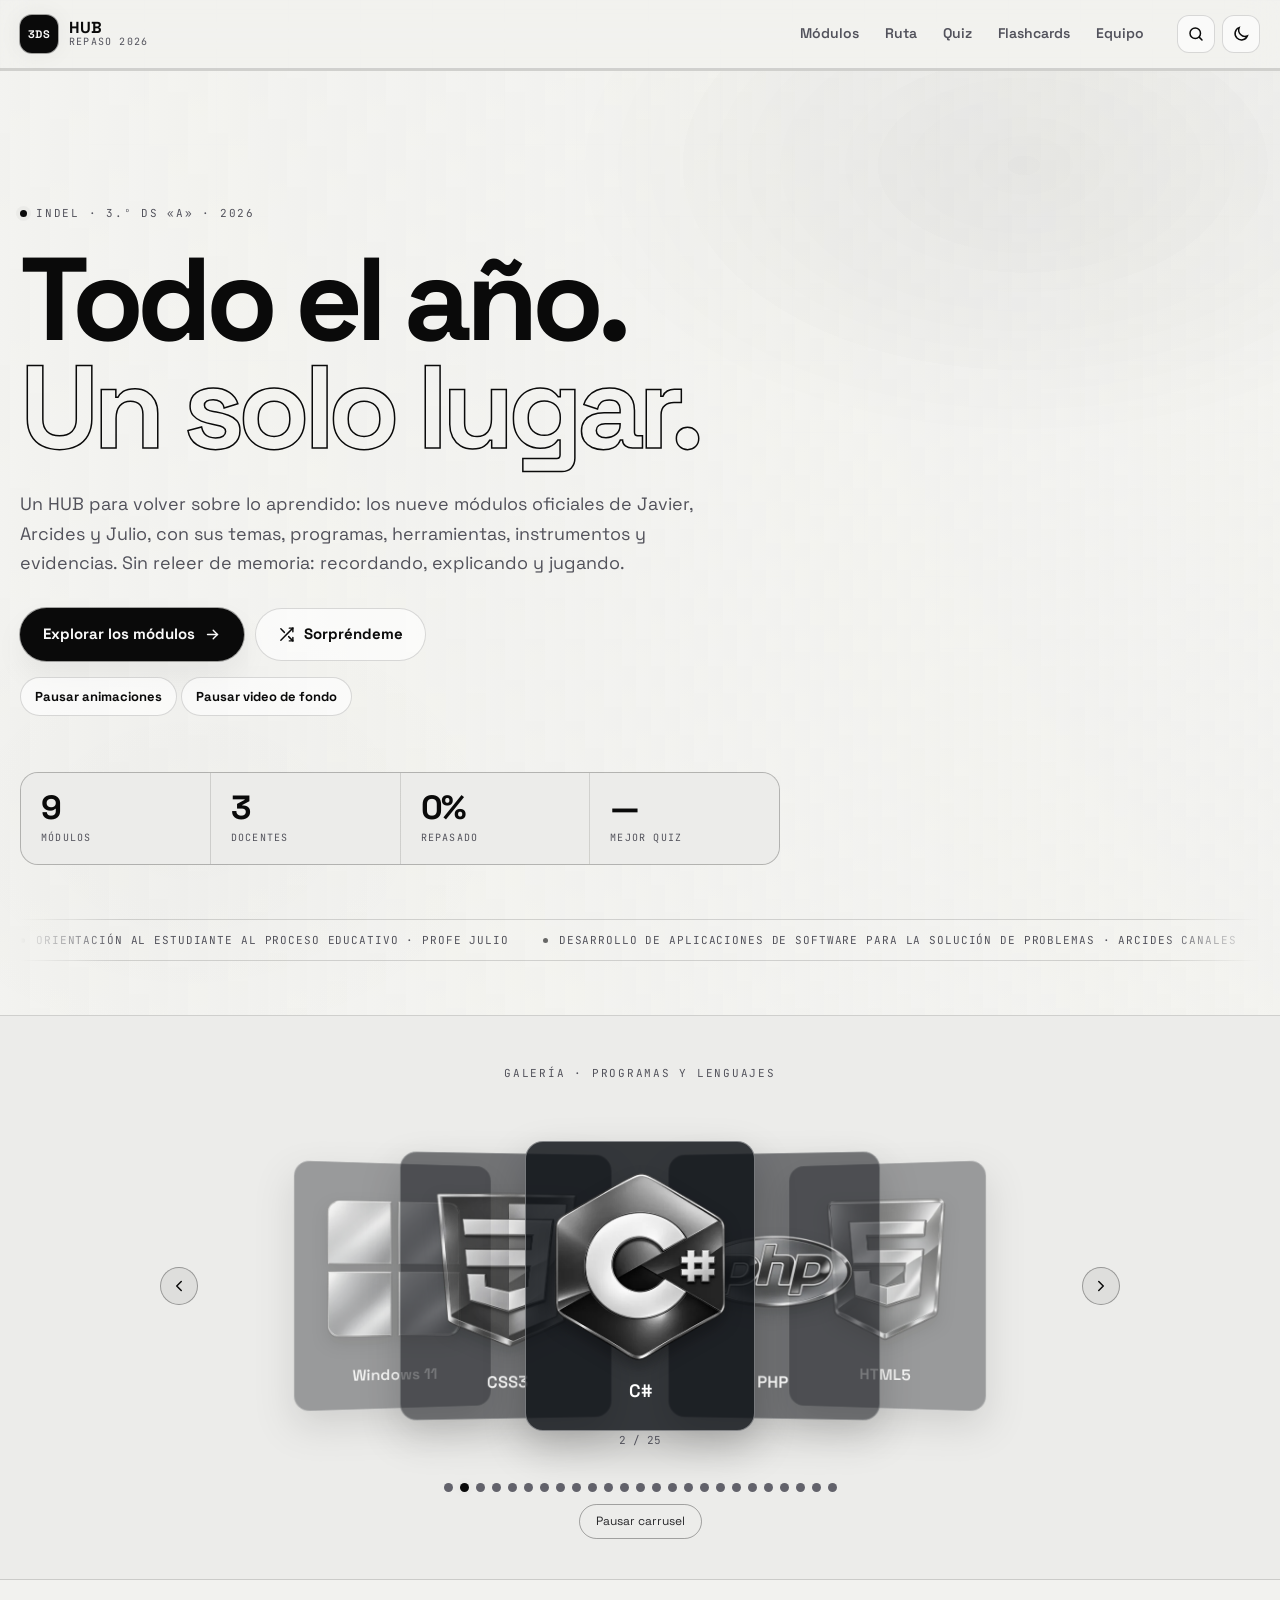
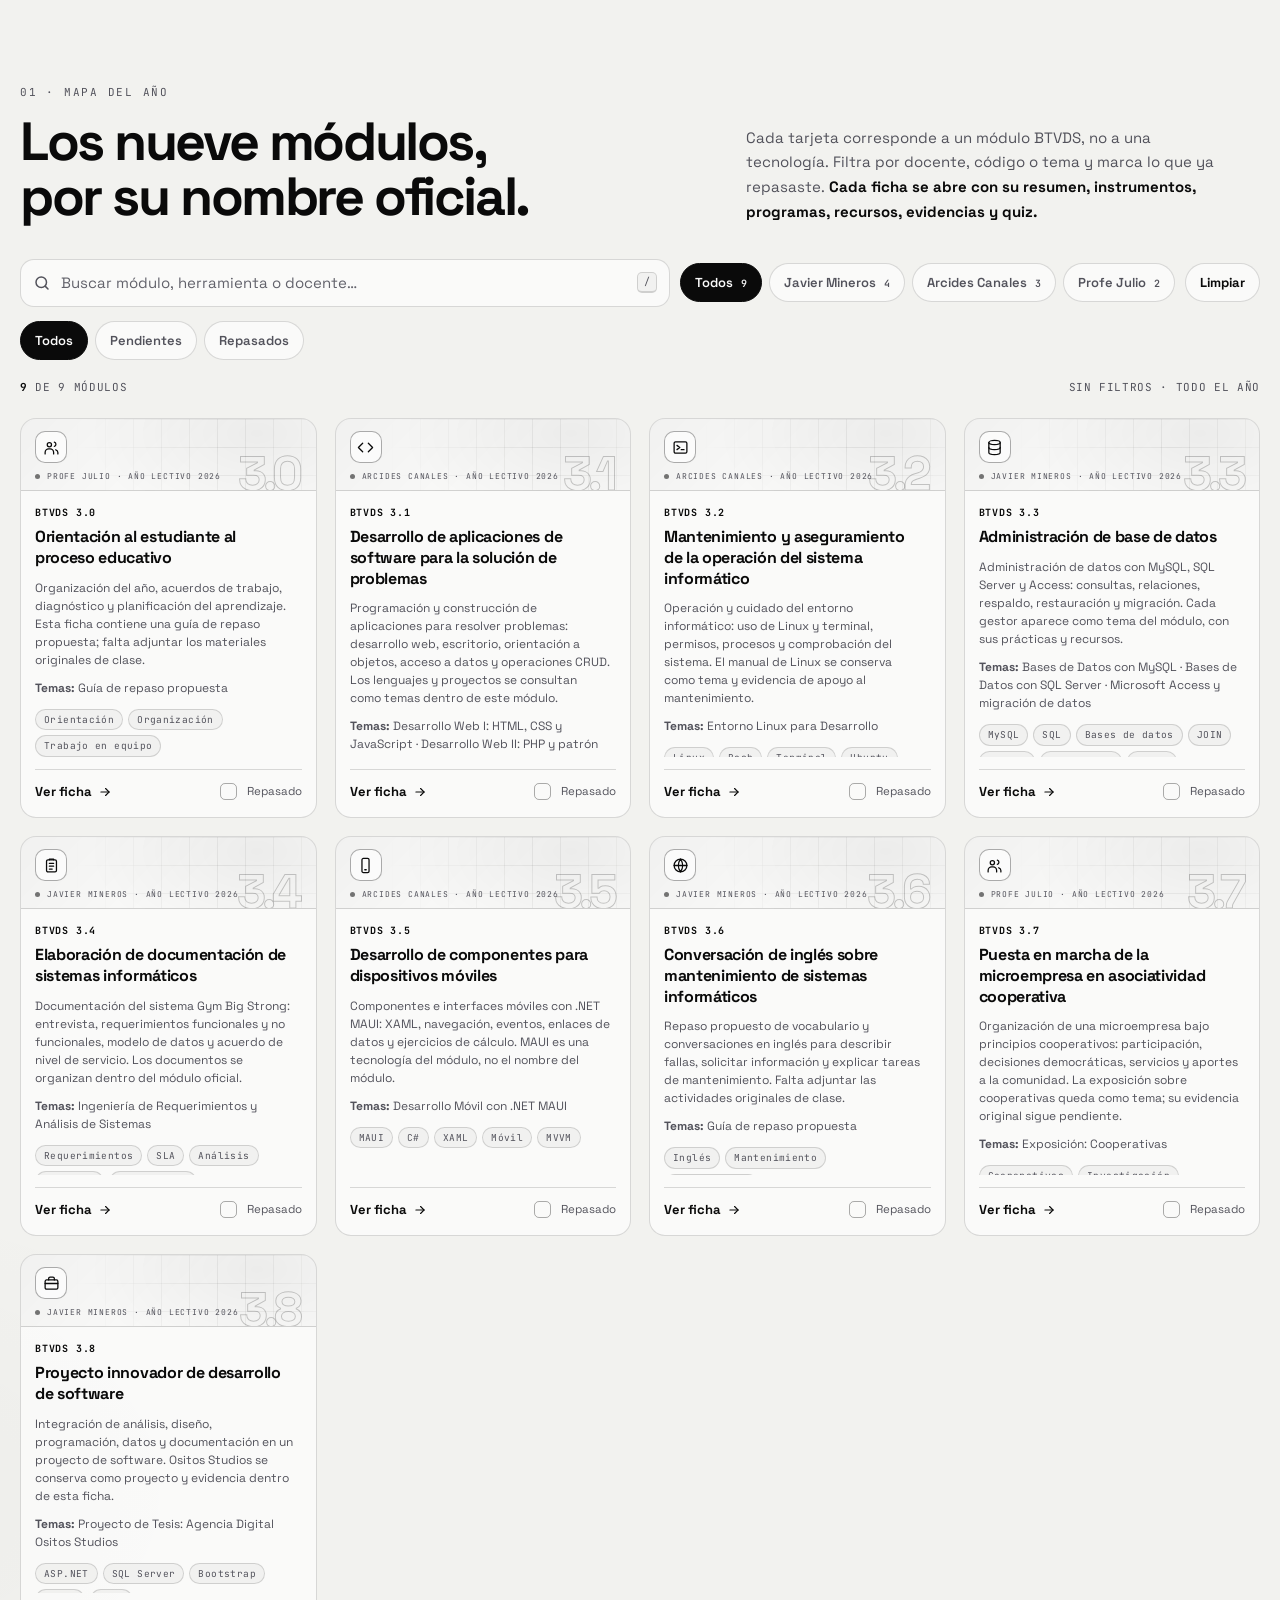
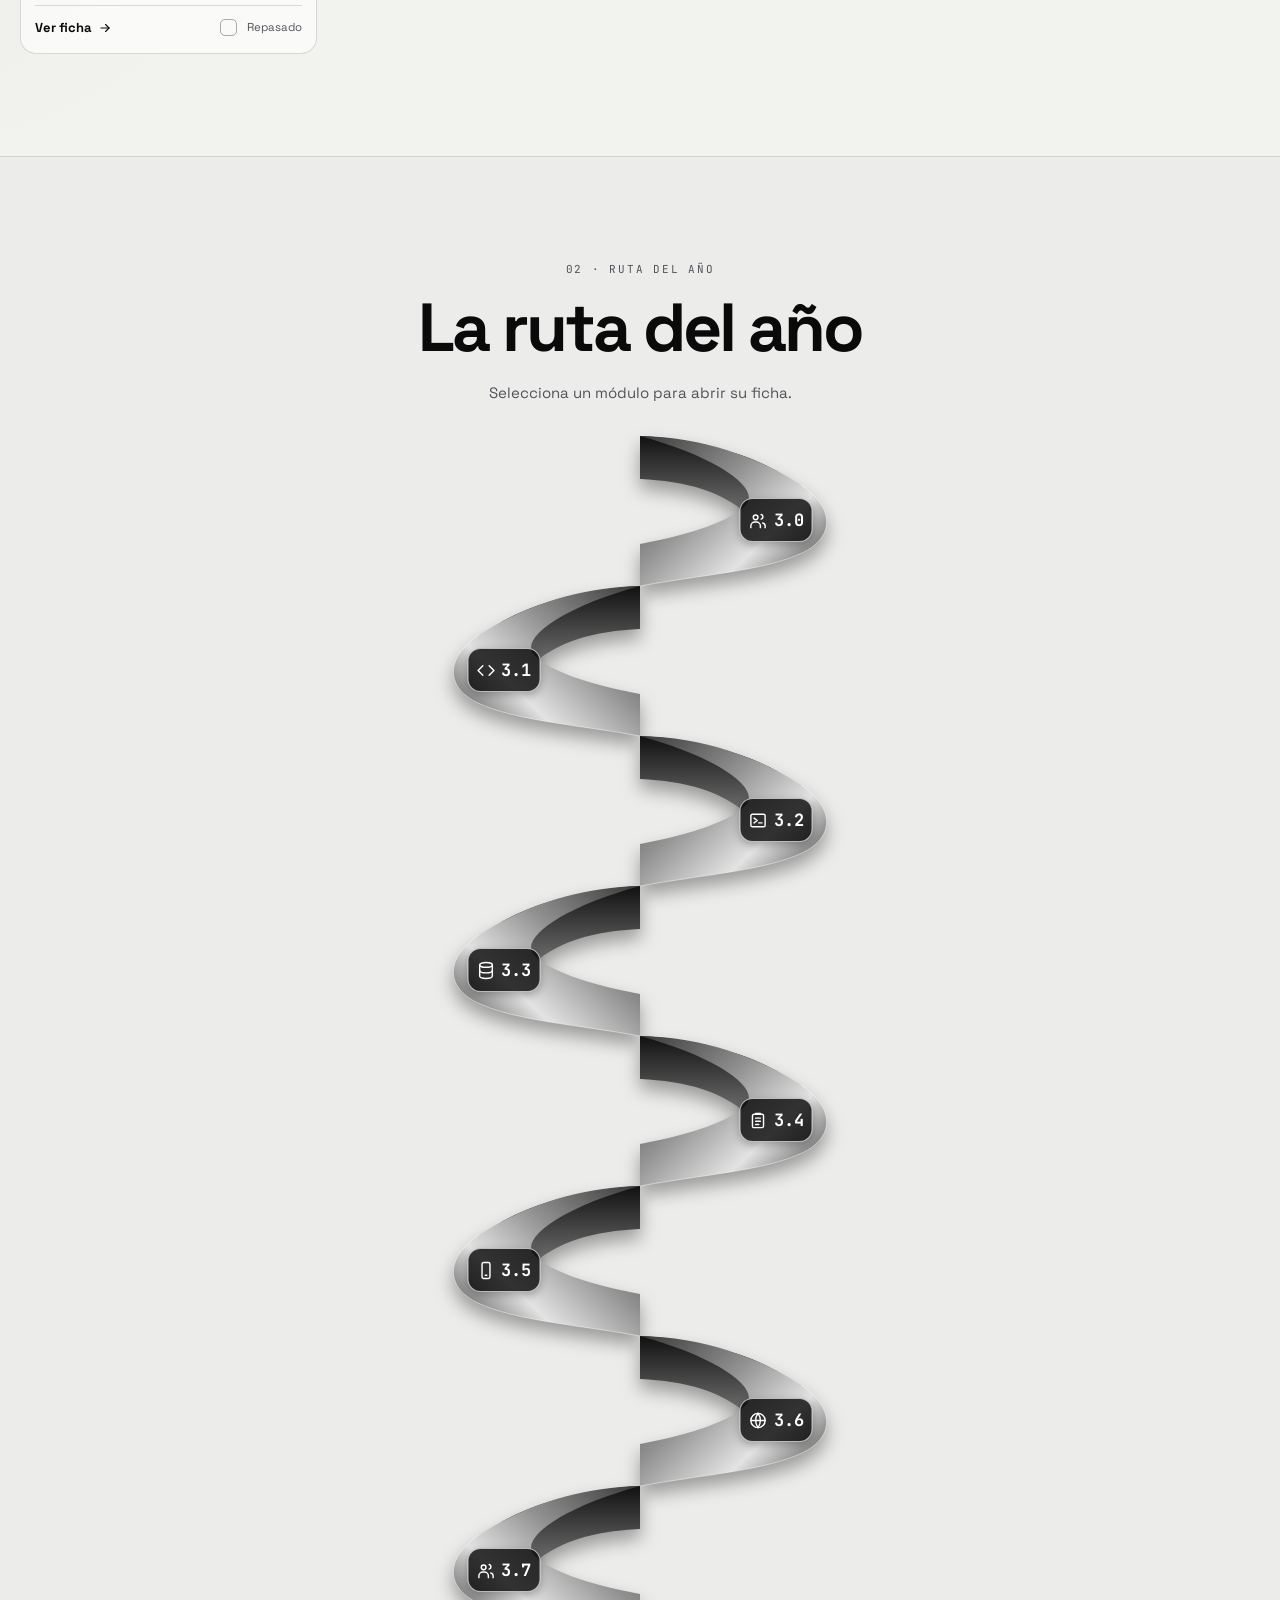
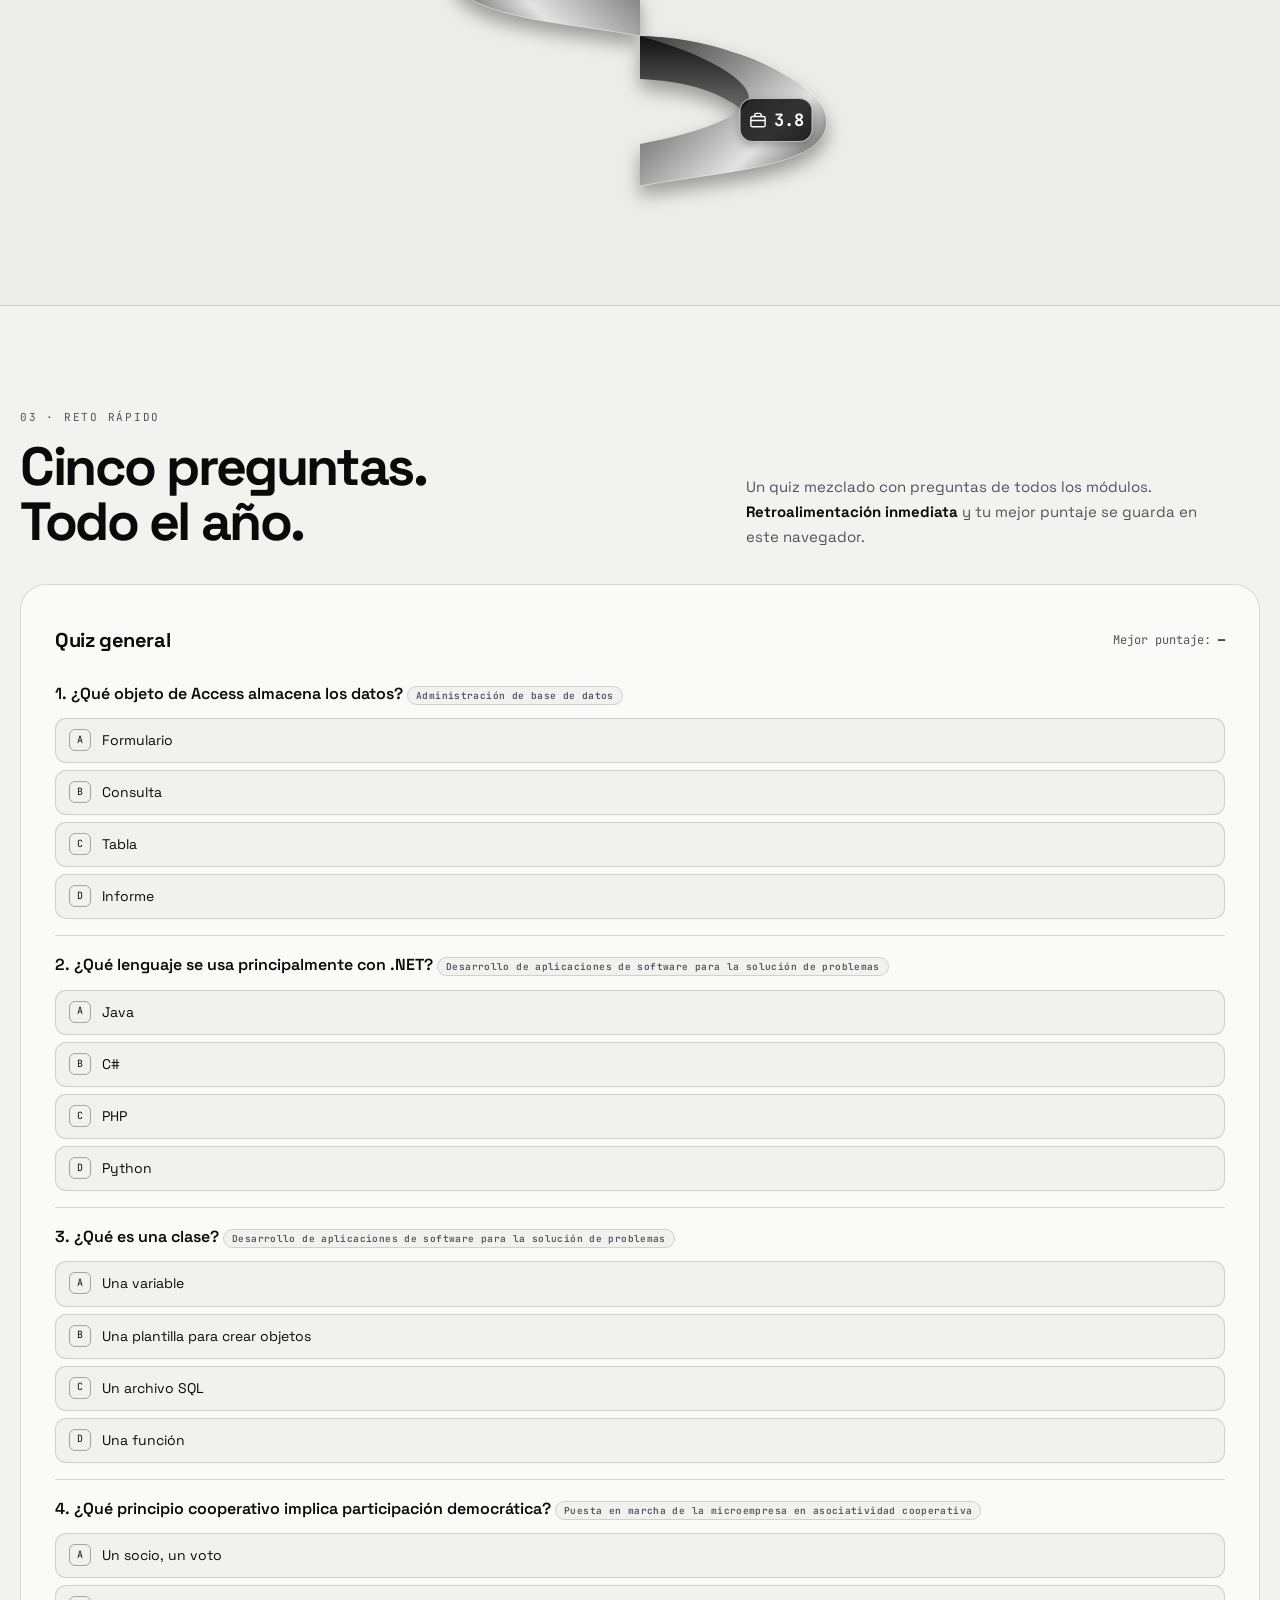
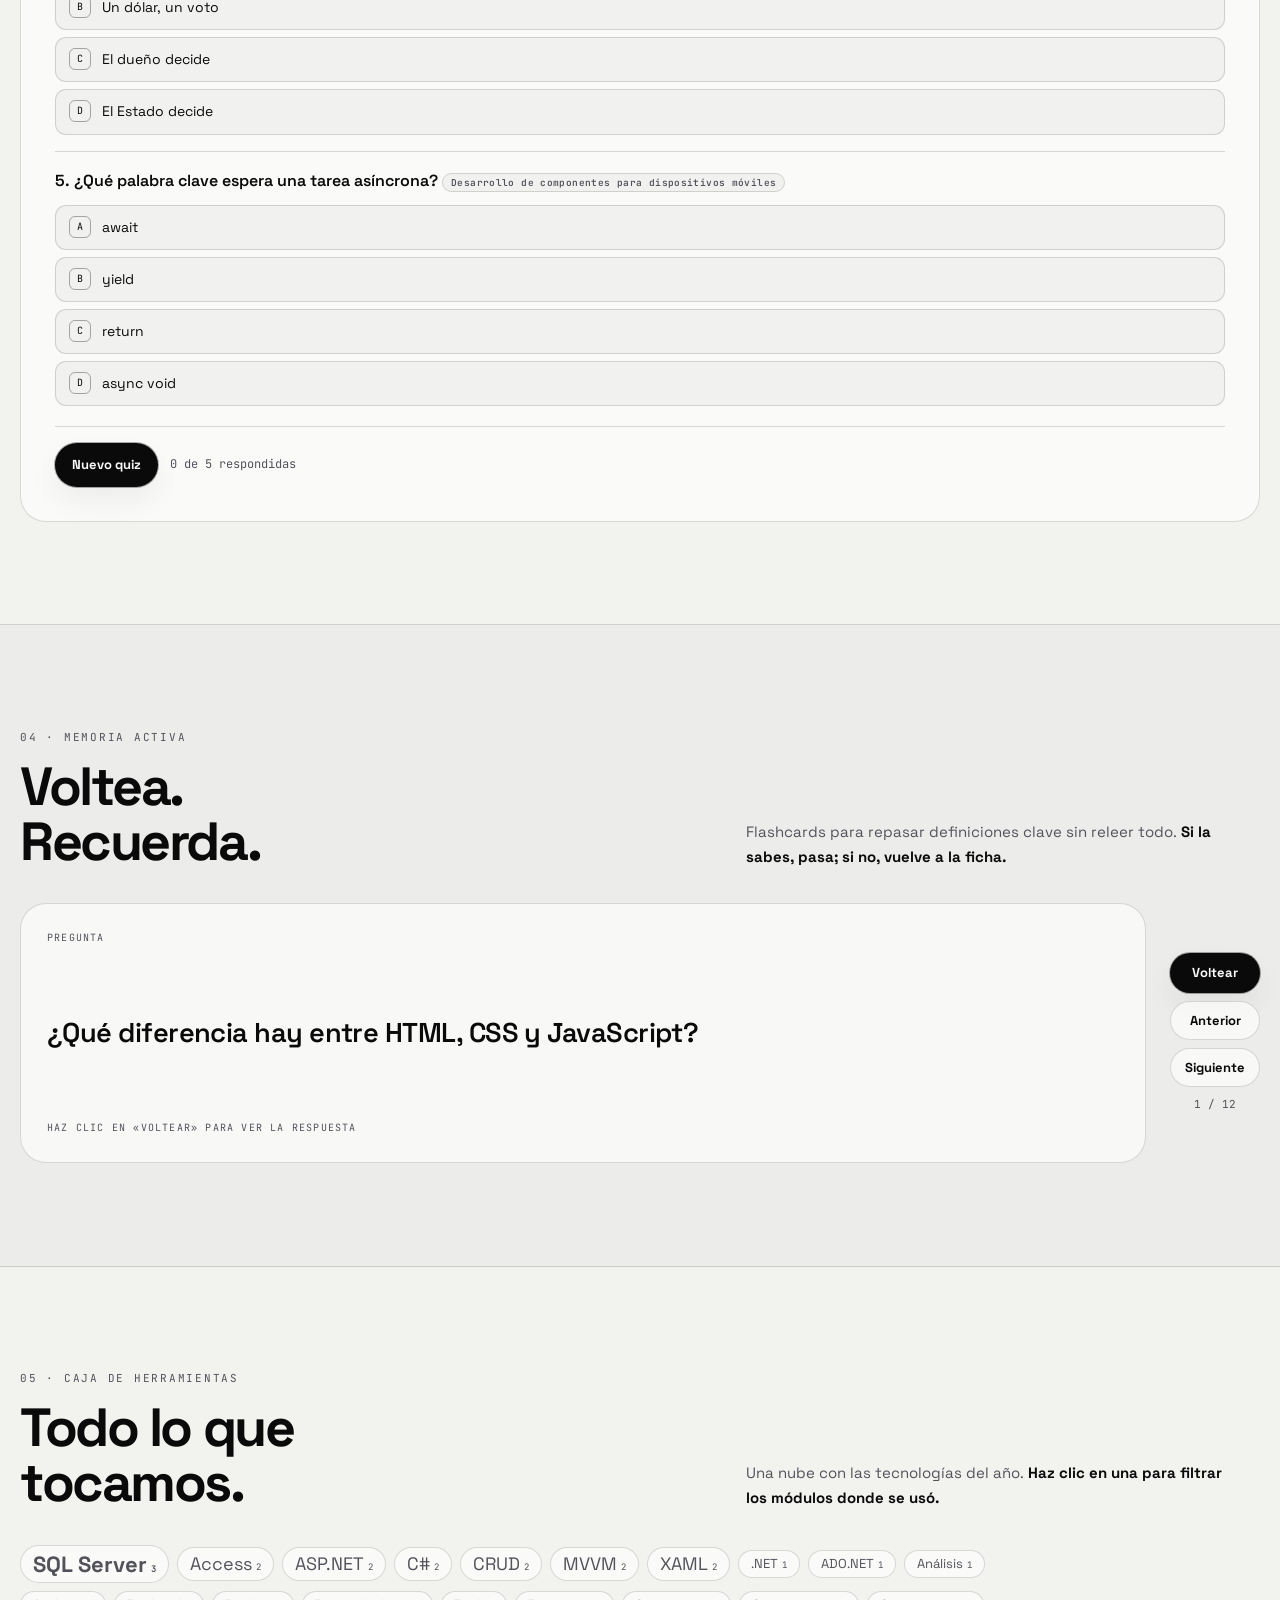
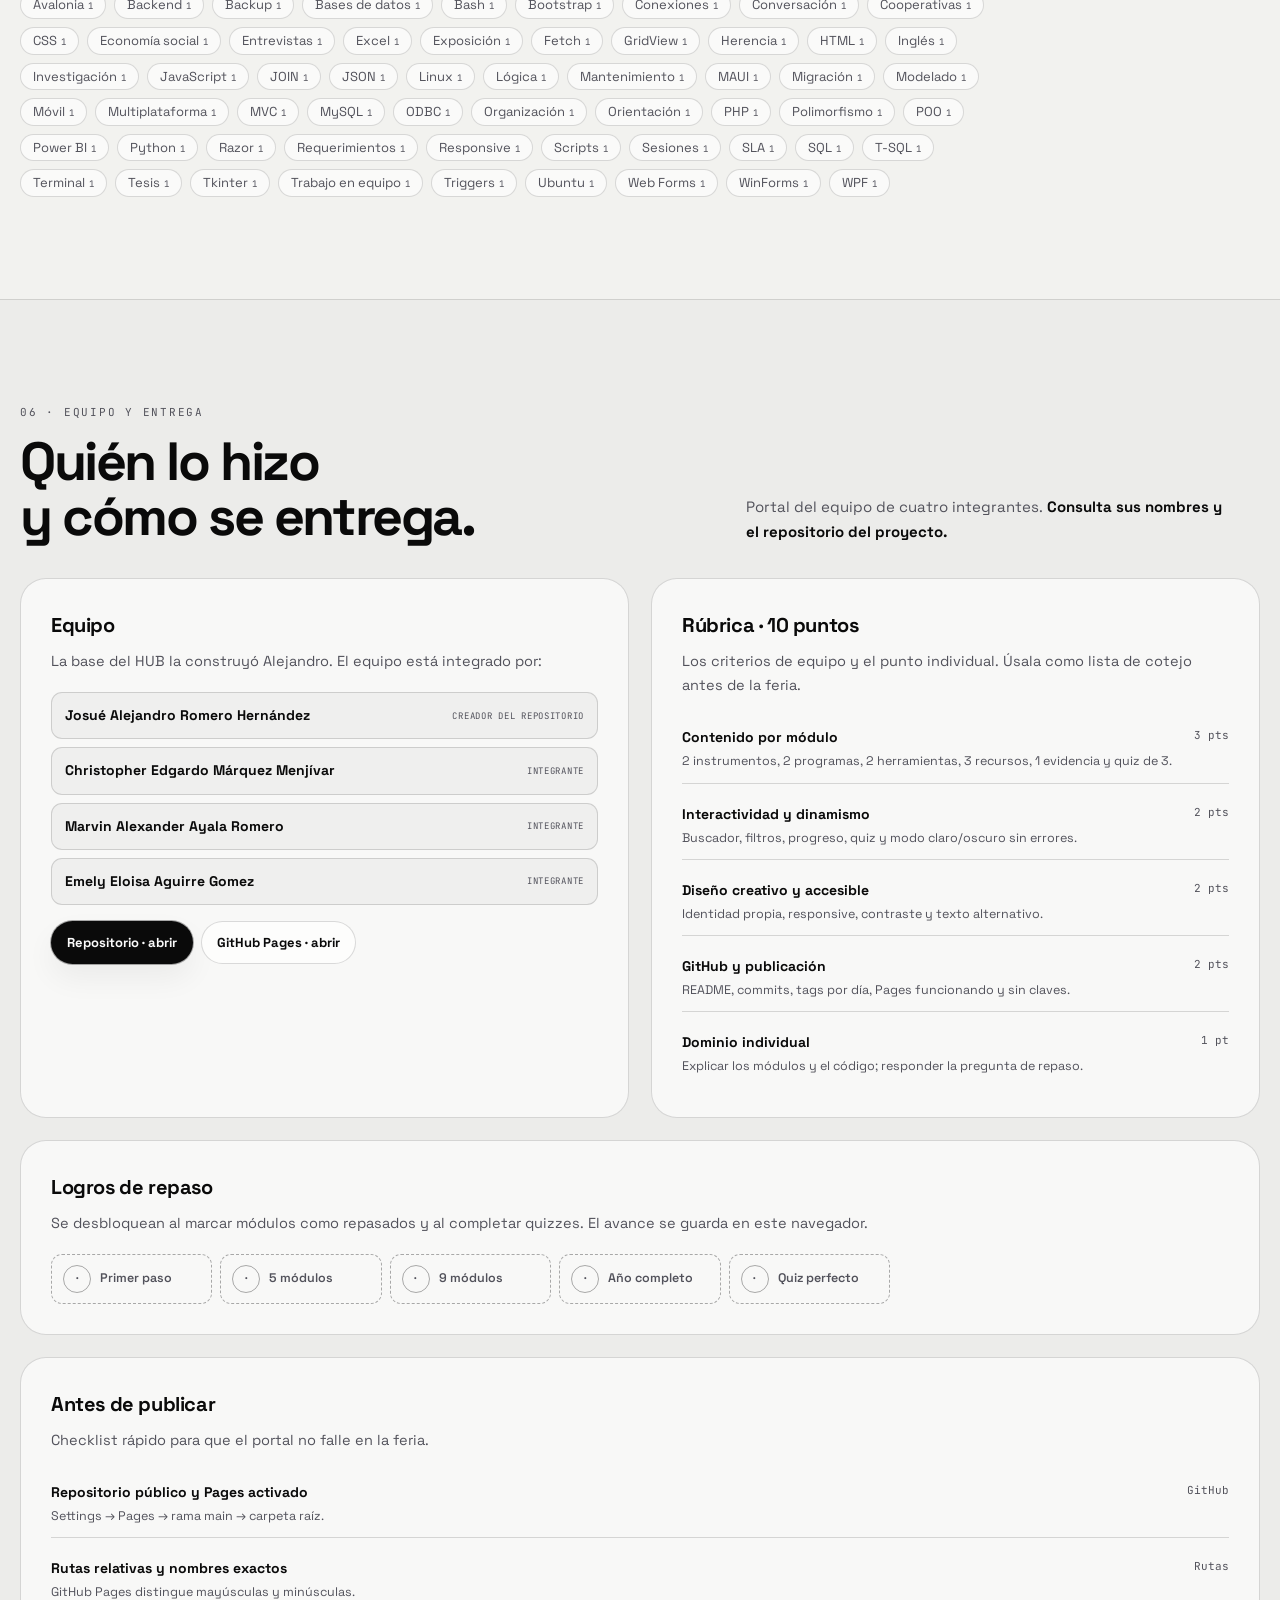
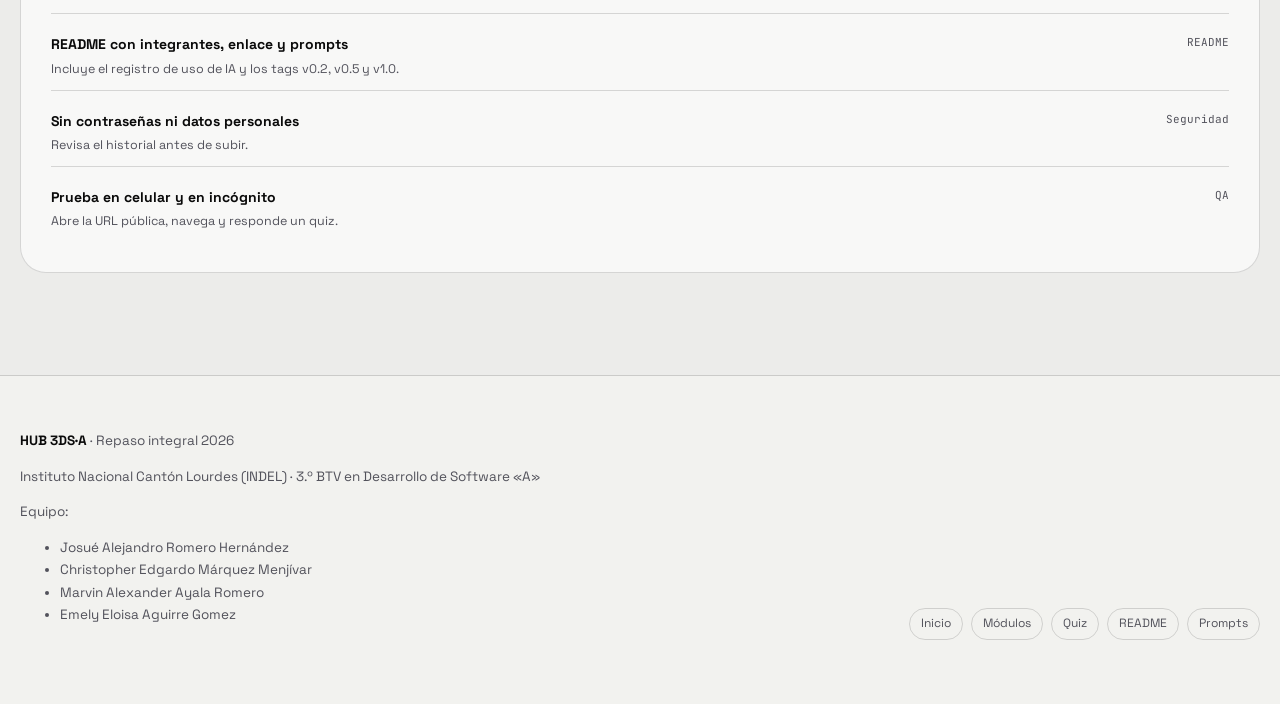
==== commit e7154ef0: "style: convierte la ruta en una cinta 3D animada" ====
--- a/index.html
+++ b/index.html
@@ -23,7 +23,7 @@
       } catch (e) { /* sin almacenamiento: se queda en oscuro */ }
     })();
   </script>
-  <link rel="stylesheet" href="css/styles.css?v=20261105.3">
+  <link rel="stylesheet" href="css/styles.css?v=20261105.4">
 </head>
 <body>
   <a class="skip-link" href="#contenido">Saltar al contenido</a>
@@ -303,8 +303,8 @@
 
   <div class="toast" id="toast" role="status" aria-live="polite"></div>
 
-  <script src="data/modulos.js?v=20261105.3"></script>
-  <script src="js/app.js?v=20261105.3"></script>
-  <script src="js/carousel.js?v=20261105.3"></script>
+  <script src="data/modulos.js?v=20261105.4"></script>
+  <script src="js/app.js?v=20261105.4"></script>
+  <script src="js/carousel.js?v=20261105.4"></script>
 </body>
 </html>
--- a/css/styles.css
+++ b/css/styles.css
@@ -615,27 +615,22 @@
 .route-heading { text-align: center; margin-bottom: 30px; }
 .route-heading h2 { font-size: clamp(2.25rem, 6vw, 4.25rem); margin: 0 0 18px; line-height: 1.05; }
 .route-heading .section-note { margin-inline: auto; }
-.route-tree { --branch-width: clamp(30px, 15vw, 140px); position: relative; list-style: none; max-width: 720px; margin: 0 auto; padding: 0 0 36px; }
-.route-tree::before { content: ""; position: absolute; inset: 94px auto 0 50%; width: 12px; margin-left: -6px; border-radius: 4px; background: var(--ink); opacity: .82; transform-origin: bottom; }
-.route-tree::after { content: ""; position: absolute; bottom: 0; left: 50%; width: 92px; height: 5px; transform: translateX(-50%); border-radius: 3px; background: var(--ink); opacity: .82; }
-.tree-row { position: relative; min-height: 104px; }
-.tree-branch { position: absolute; width: var(--branch-width); height: 60px; left: 50%; top: 40px; overflow: visible; }
-.tree-branch path { fill: none; stroke: var(--ink); stroke-width: 9; vector-effect: non-scaling-stroke; stroke-linecap: round; opacity: .82; }
-.tree-leaf { position: absolute; top: 0; left: calc(50% + var(--branch-width) - 8px); z-index: 1; }
-.tree-row:nth-child(odd) .tree-branch { transform: scaleX(-1); transform-origin: left; }
-.tree-row:nth-child(odd) .tree-leaf { left: auto; right: calc(50% + var(--branch-width) - 8px); }
-.tree-node { width: clamp(74px, 15vw, 92px); aspect-ratio: 1; display: flex; flex-direction: column; justify-content: center; align-items: center; gap: 5px; border-radius: 50%; border: 1px solid var(--line-strong); color: var(--ink); background: var(--bg-elev); box-shadow: inset 0 0 0 6px var(--panel-3); font: 700 clamp(10px, 2.5vw, 13px) var(--mono); cursor: pointer; transition: transform .18s ease, border-color .18s ease; }
-.tree-node svg { width: 20px; height: 20px; }
-.tree-node:hover { border-color: var(--ink); transform: translateY(-2px); }
-.tree-node.done span::after { content: " ✓"; }
+.route-ribbon { list-style: none; width: min(100%, 440px); margin: 0 auto; padding: 0 0 16px; }
+.ribbon-step { position: relative; aspect-ratio: 440 / 150; }
+.ribbon-art { display: block; width: 100%; height: 100%; overflow: visible; filter: drop-shadow(0 10px 9px rgba(0,0,0,.35)); }
+.ribbon-step:nth-child(even) .ribbon-art { transform: scaleX(-1); }
+.ribbon-edge { fill: none; stroke: rgba(255,255,255,.44); stroke-width: 1; }
+.ribbon-node { position: absolute; left: 81%; top: 56%; translate: -50% -50%; display: flex; align-items: center; justify-content: center; gap: 6px; min-width: 52px; min-height: 44px; padding: 5px 8px; border-radius: 13px; border: 1px solid rgba(255,255,255,.68); background: rgba(0,0,0,.78); color: #fff; font: 700 clamp(12px, 3vw, 17px) var(--mono); cursor: pointer; transition: scale .2s ease, background-color .2s ease; box-shadow: 0 3px 9px rgba(0,0,0,.28); }
+.ribbon-step:nth-child(even) .ribbon-node { left: 19%; }
+.ribbon-node svg { width: clamp(13px, 3.4vw, 19px); height: clamp(13px, 3.4vw, 19px); }
+.ribbon-node:hover, .ribbon-node:focus-visible { scale: 1.08; background: #050505; }
+.ribbon-node:focus-visible { outline: 2px solid #fff; outline-offset: 3px; }
+.ribbon-node.done span::after { content: " ✓"; }
 @media (prefers-reduced-motion: no-preference) {
-  #ruta.section-visible .route-tree::before { animation: tree-grow .8s ease-out both; }
-  #ruta.section-visible .tree-branch path { stroke-dasharray: 1; animation: branch-grow .45s ease-out calc(.3s + var(--branch-delay)) both; }
-  #ruta.section-visible .tree-node { animation: tree-leaf-in .35s ease-out calc(.53s + var(--branch-delay)) backwards; }
-}
-@keyframes tree-grow { from { transform: scaleY(0); } to { transform: scaleY(1); } }
-@keyframes branch-grow { from { stroke-dashoffset: 1; } to { stroke-dashoffset: 0; } }
-@keyframes tree-leaf-in { from { opacity: 0; transform: scale(.8); } to { opacity: 1; transform: scale(1); } }
+  #ruta.section-visible .ribbon-step { animation: ribbon-unfold .55s cubic-bezier(.2,.7,.25,1) var(--ribbon-delay) backwards; transform-origin: 50% 0; }
+}
+@keyframes ribbon-unfold { from { opacity: 0; transform: perspective(600px) rotateX(-30deg) translateY(-10px); } to { opacity: 1; transform: none; } }
+@media (prefers-reduced-motion: reduce) { .ribbon-node { transition: none; } .ribbon-node:hover, .ribbon-node:focus-visible { scale: 1; } }
 .tl-item {
   display: flex;
   align-items: center;
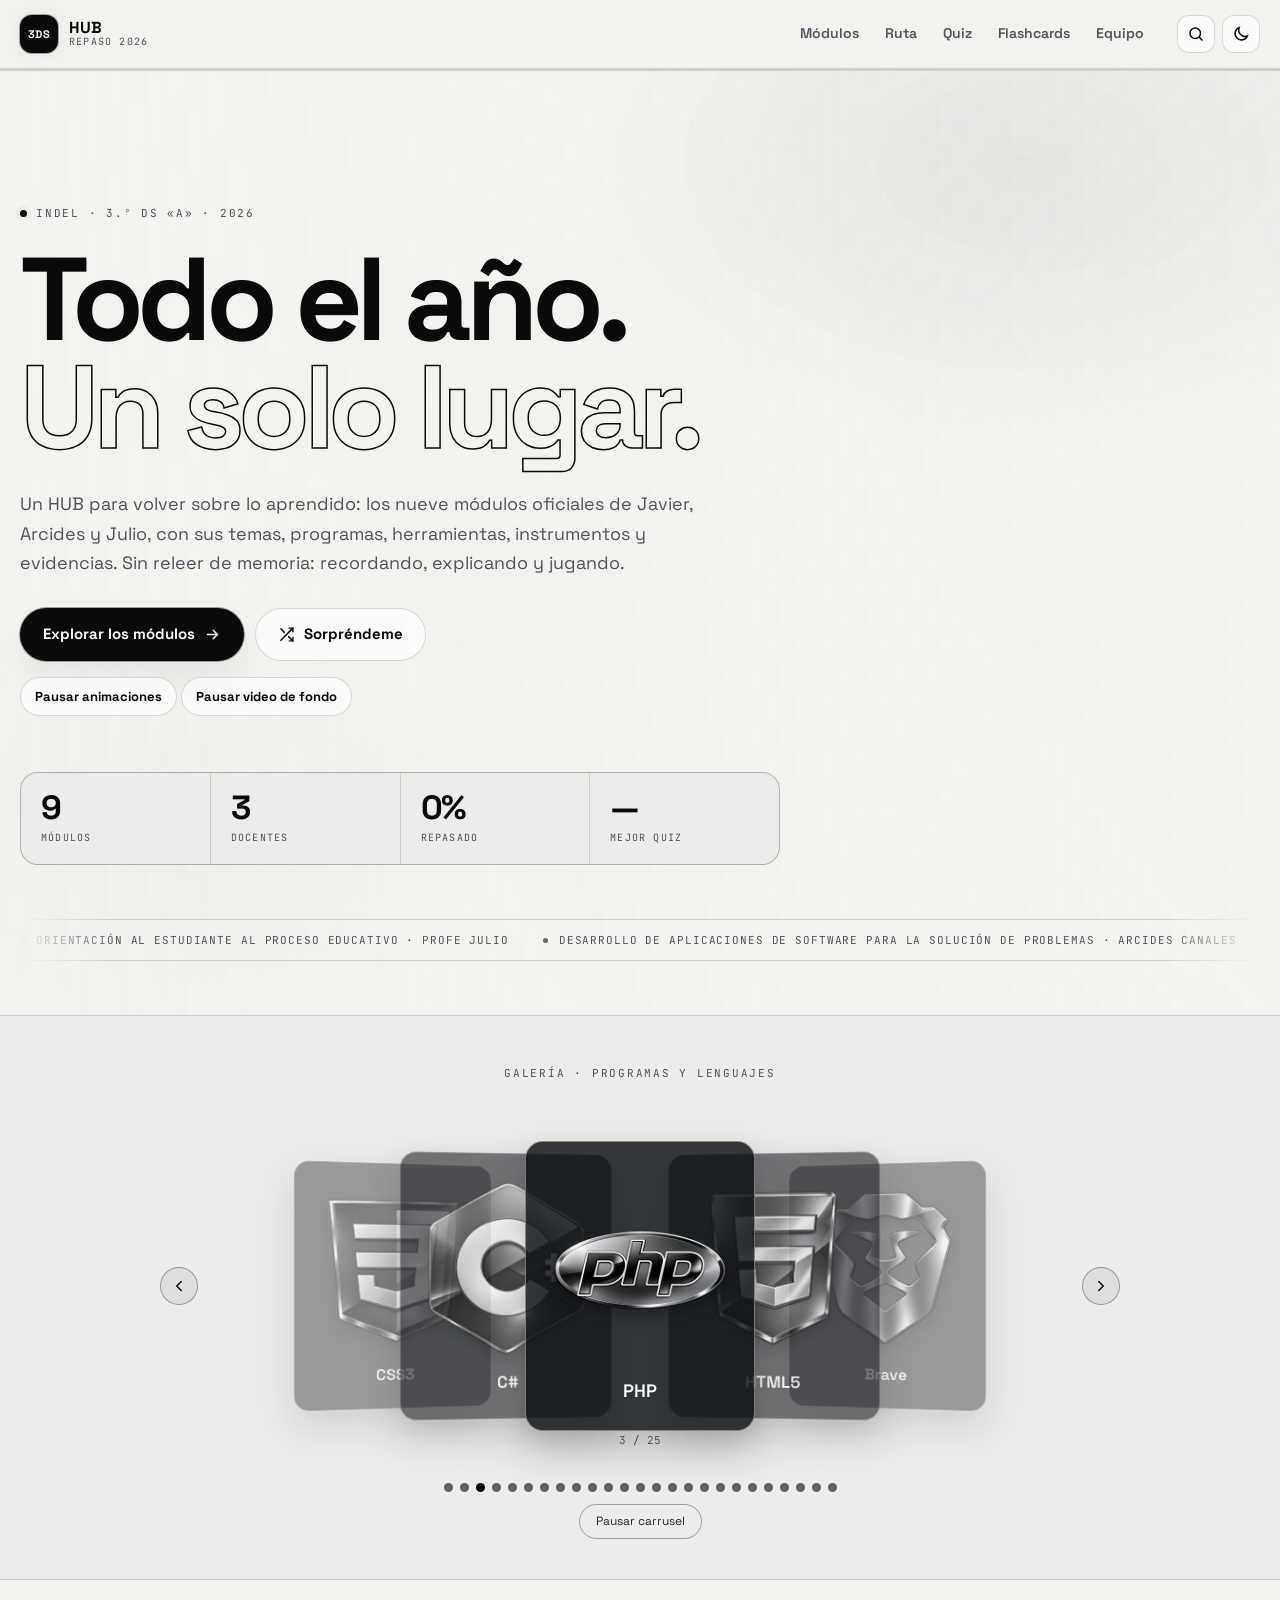
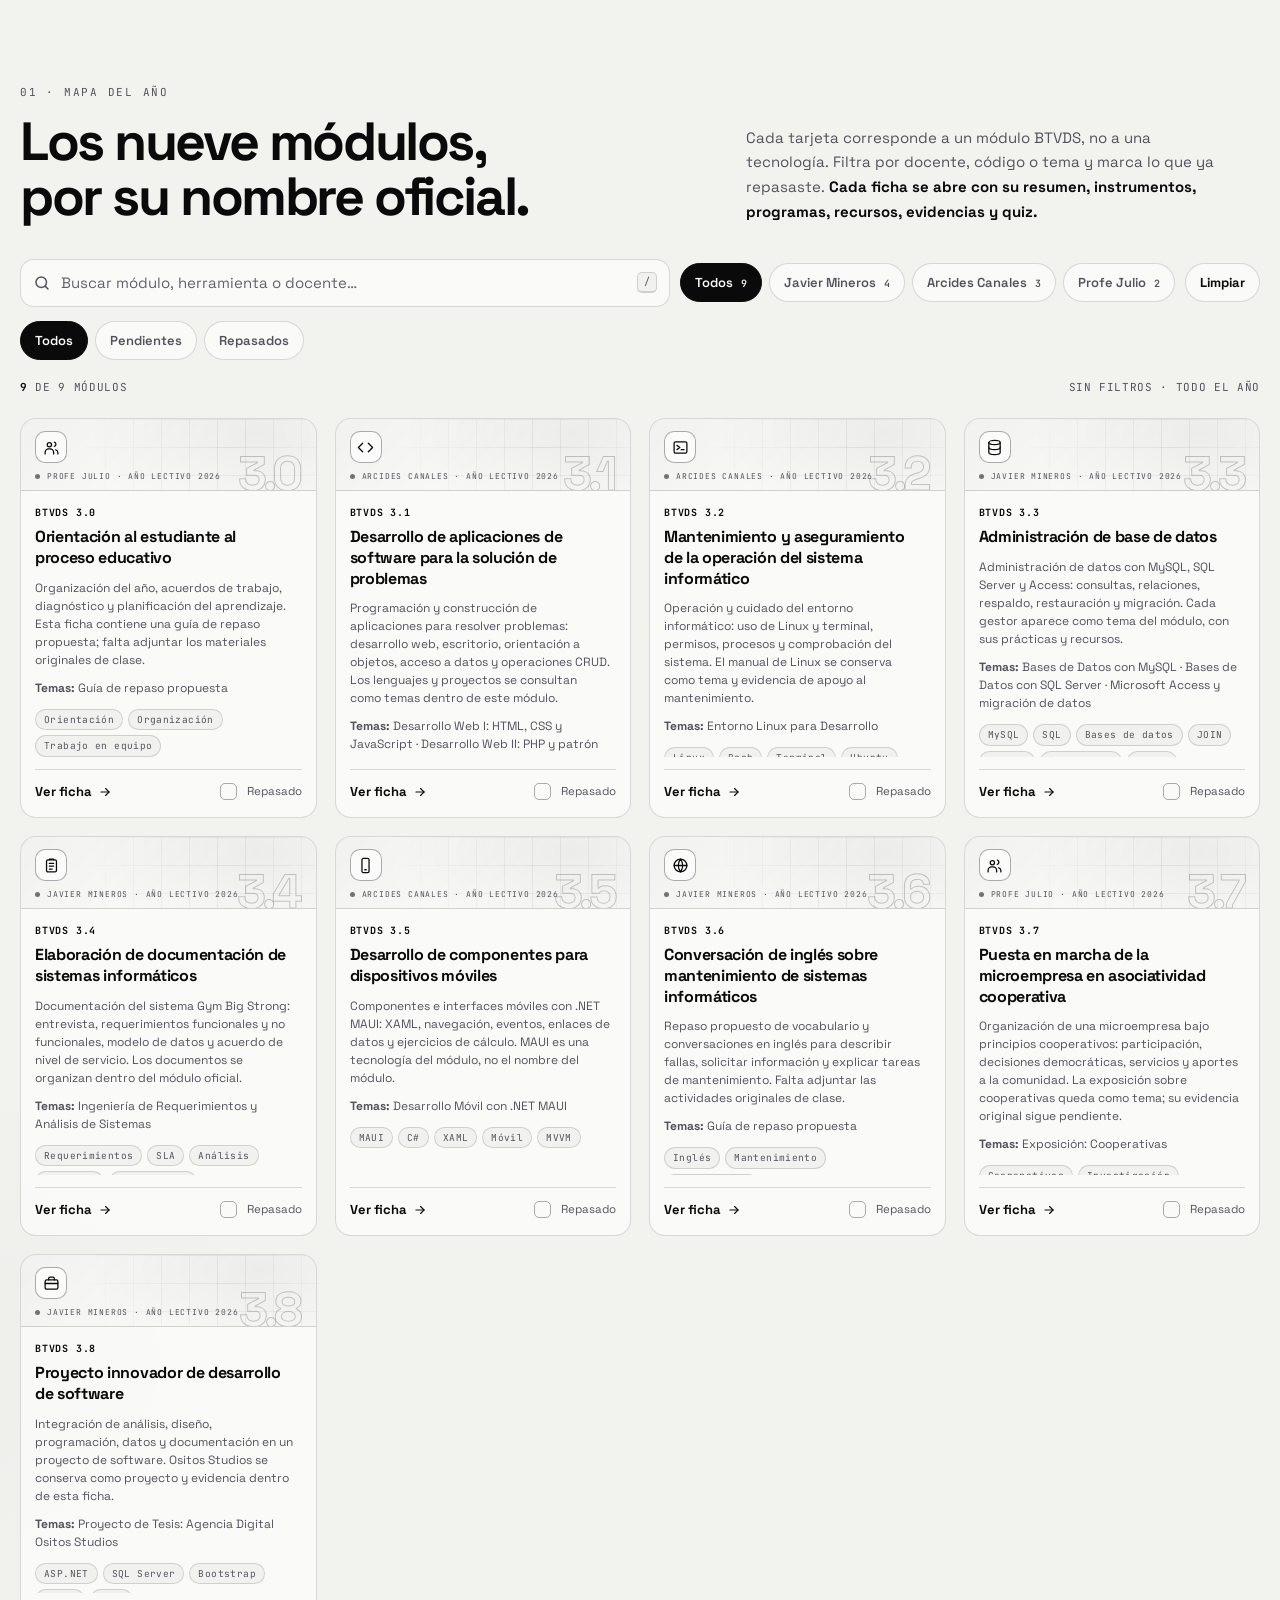
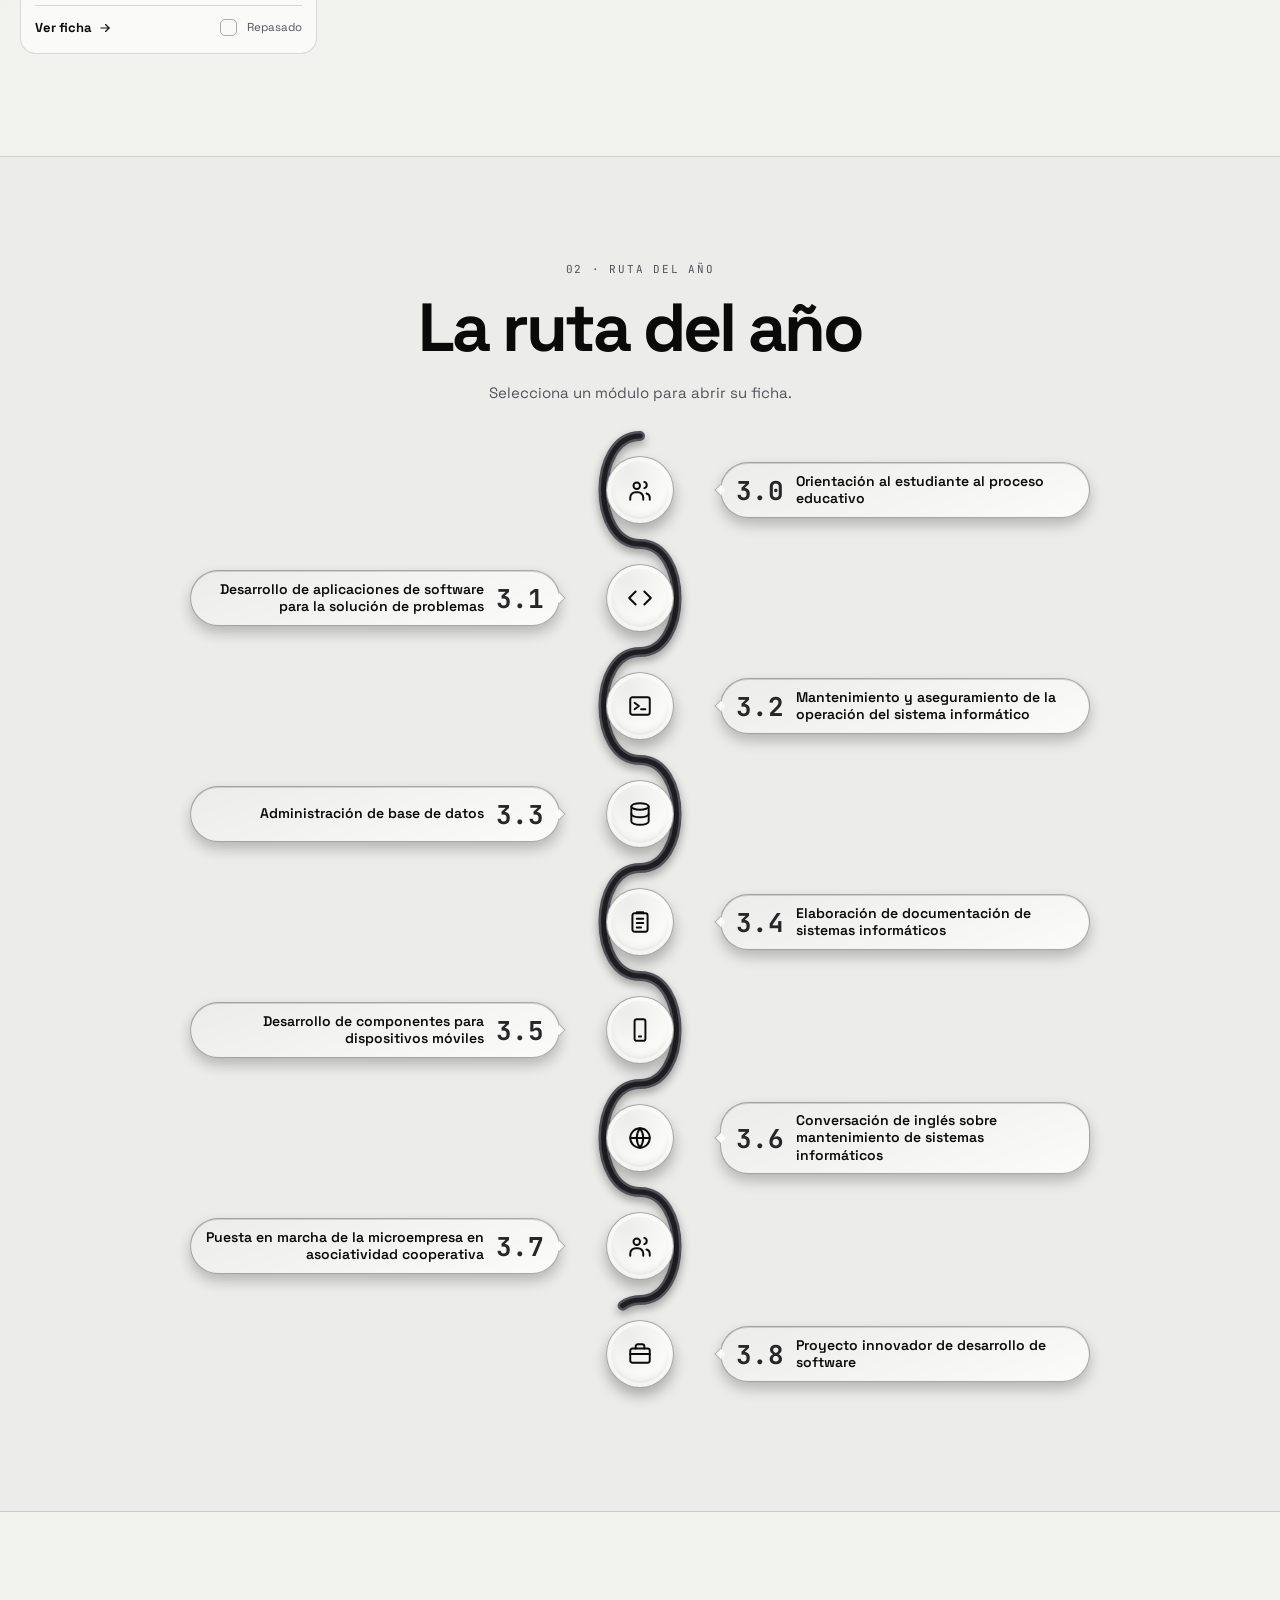
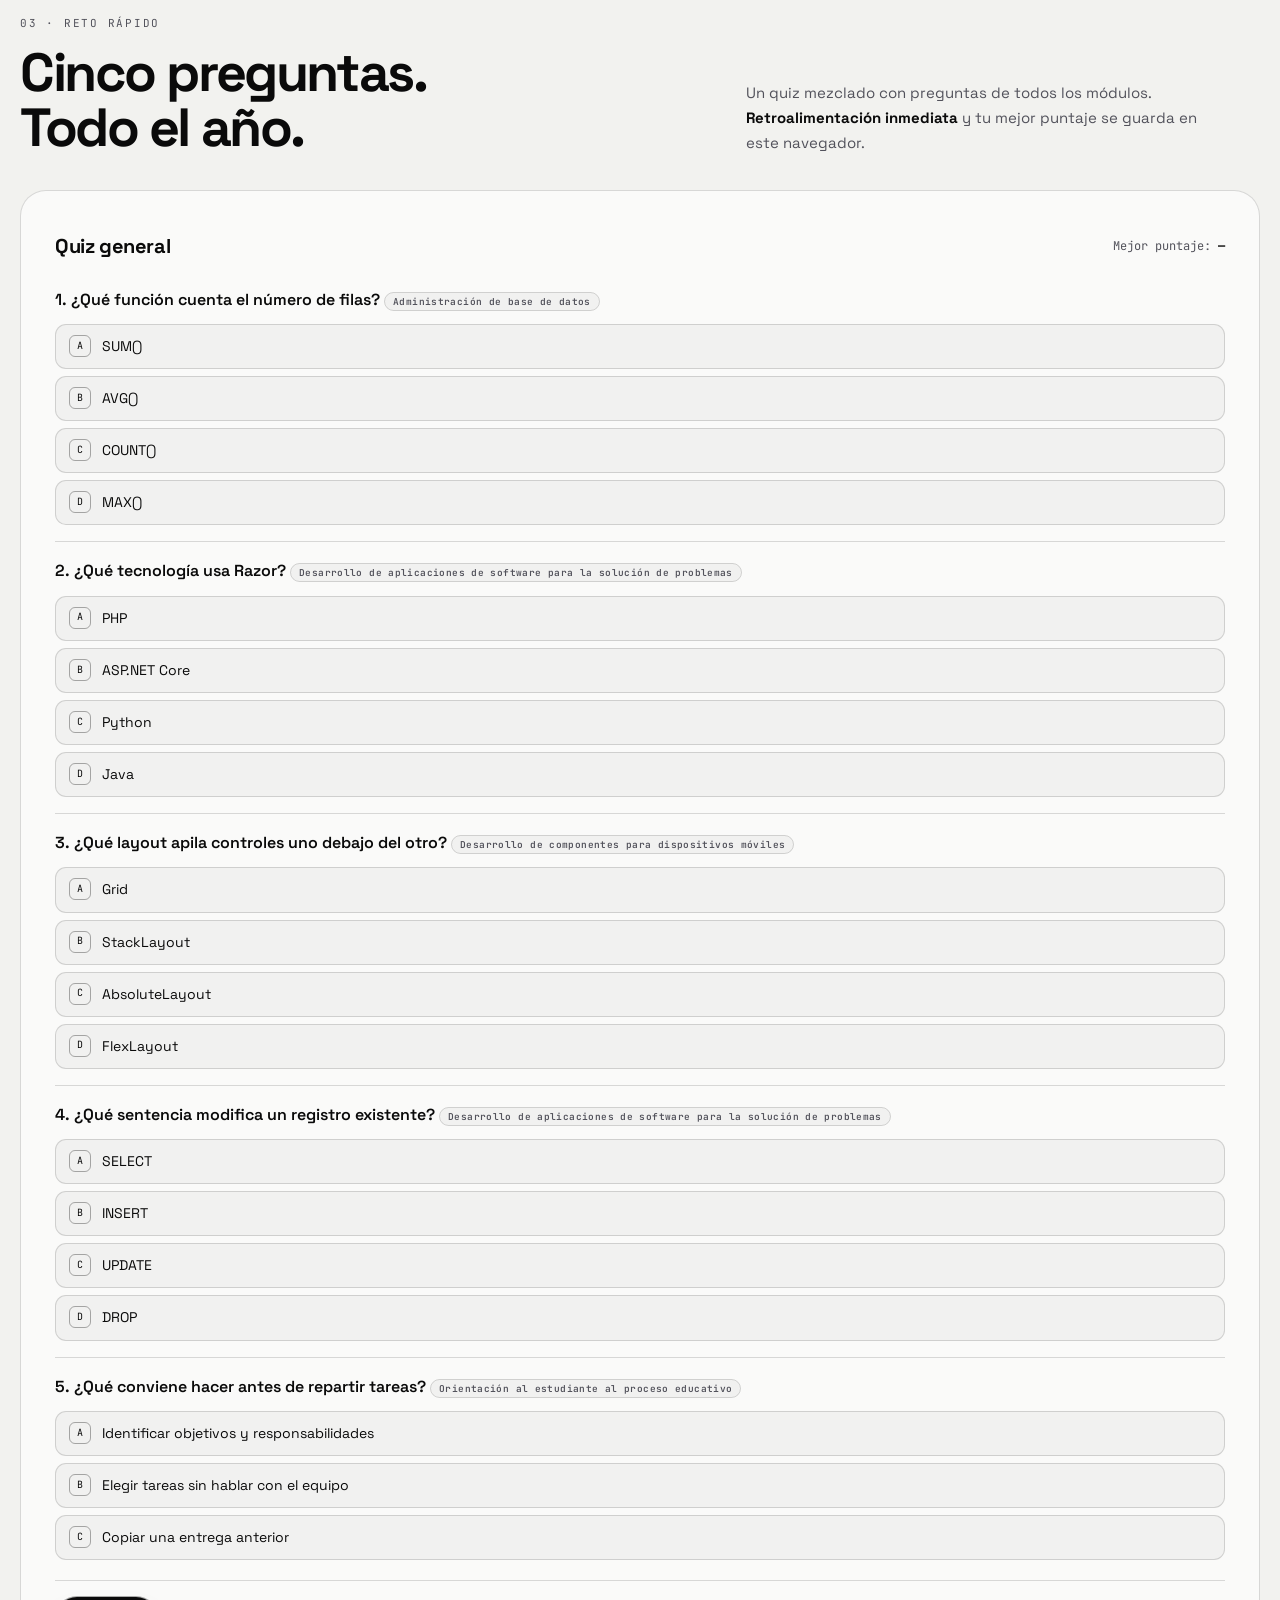
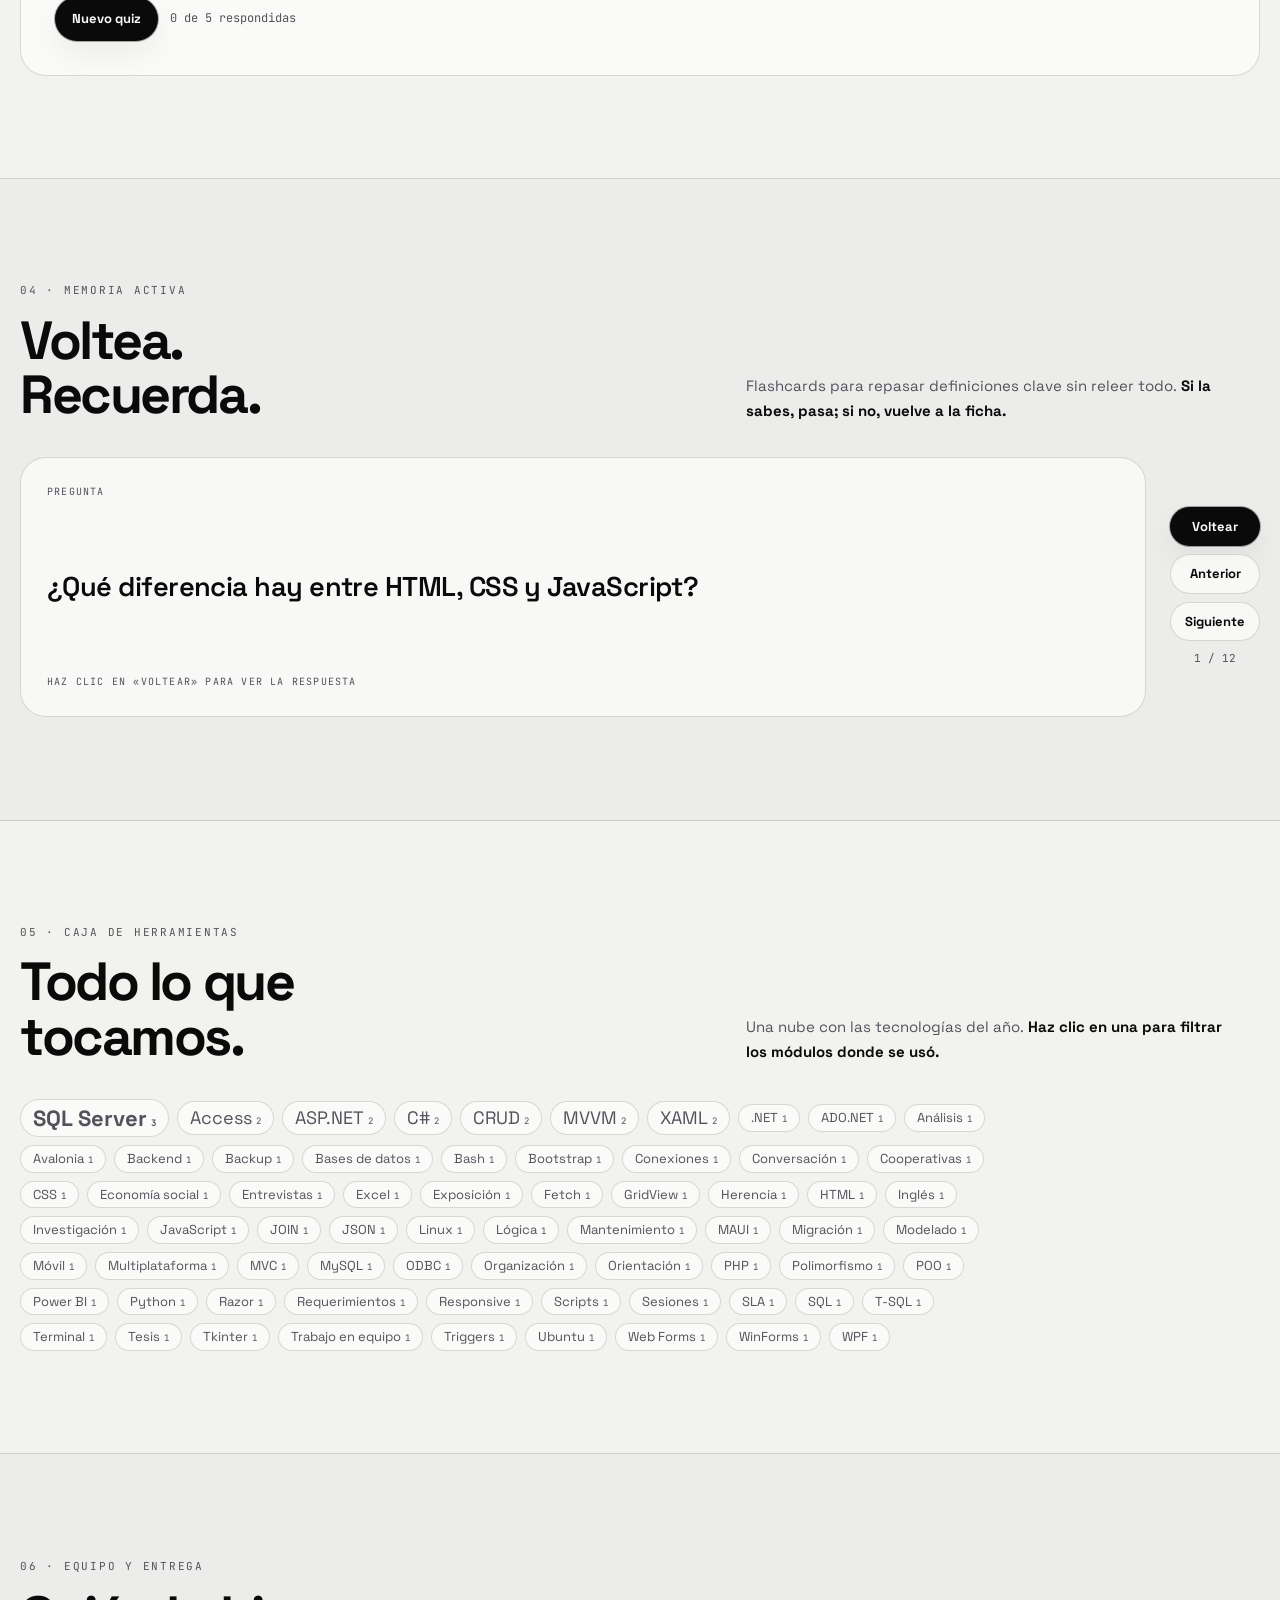
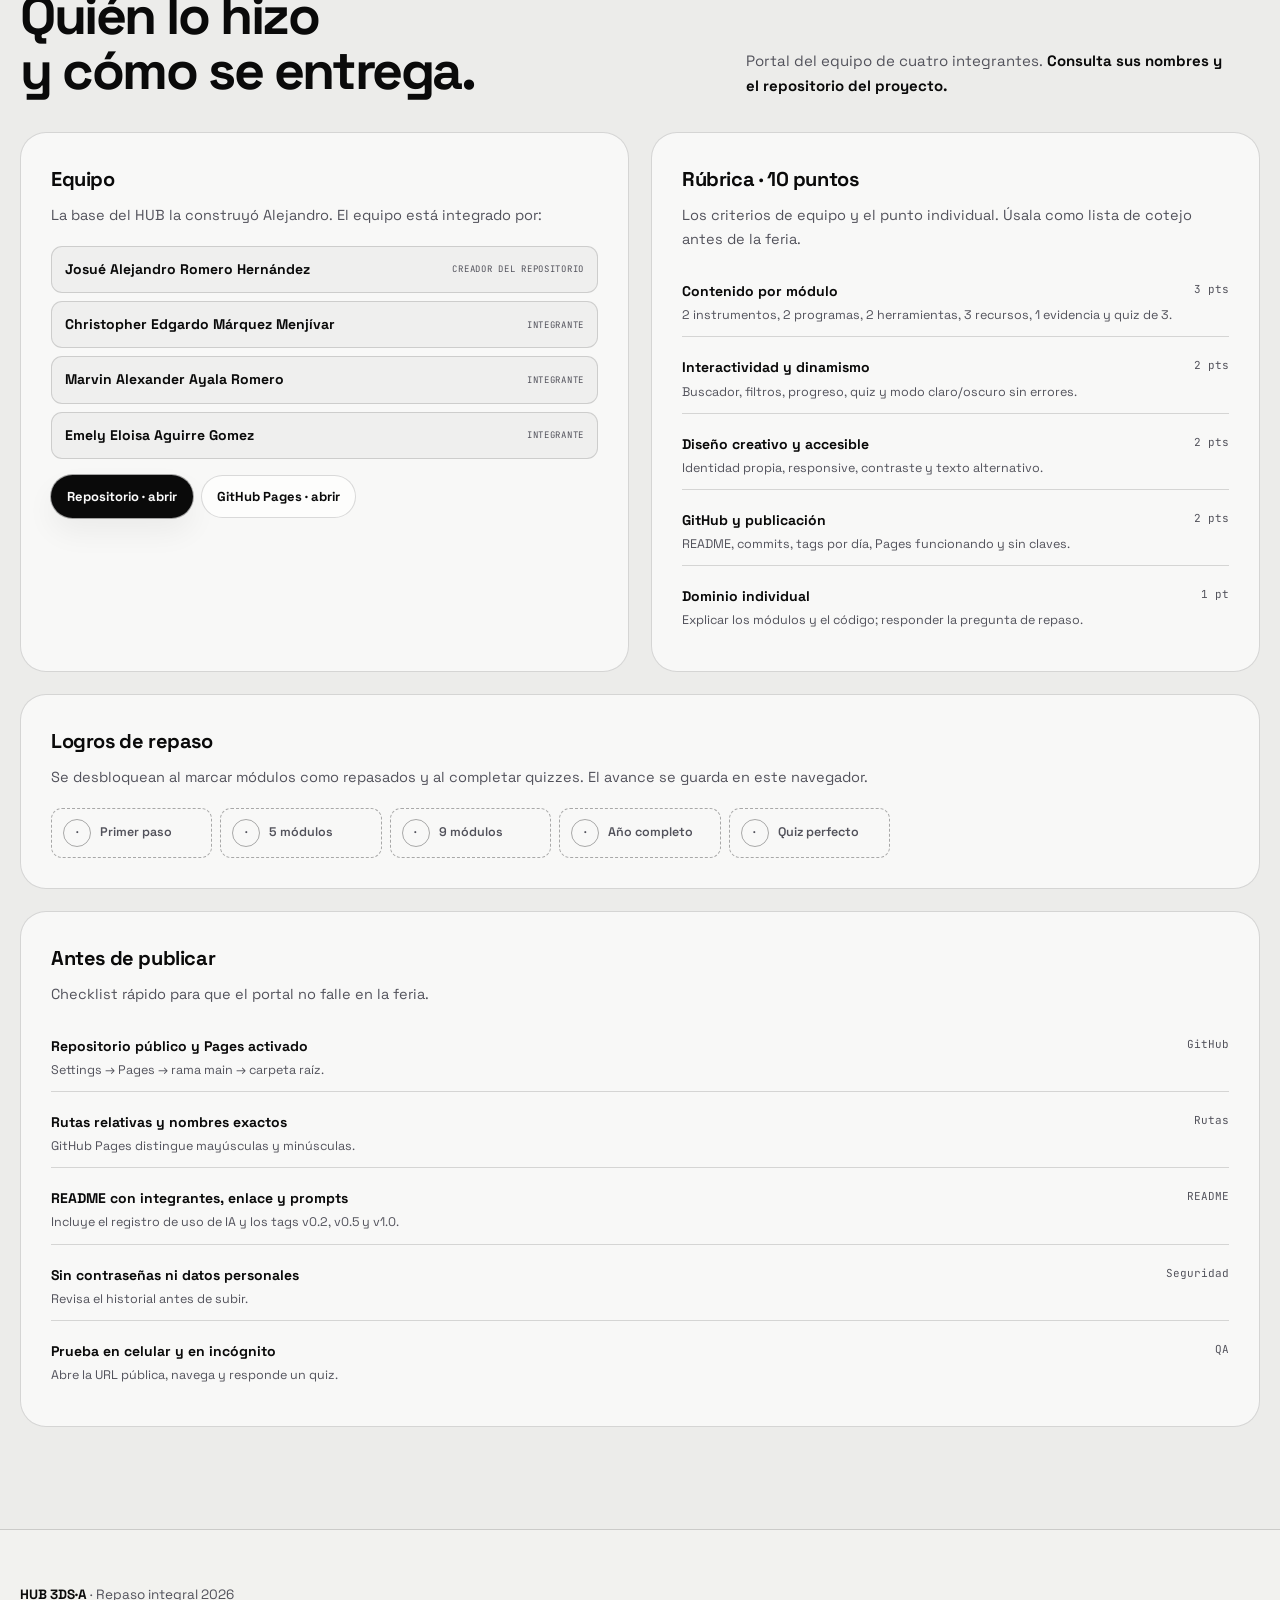
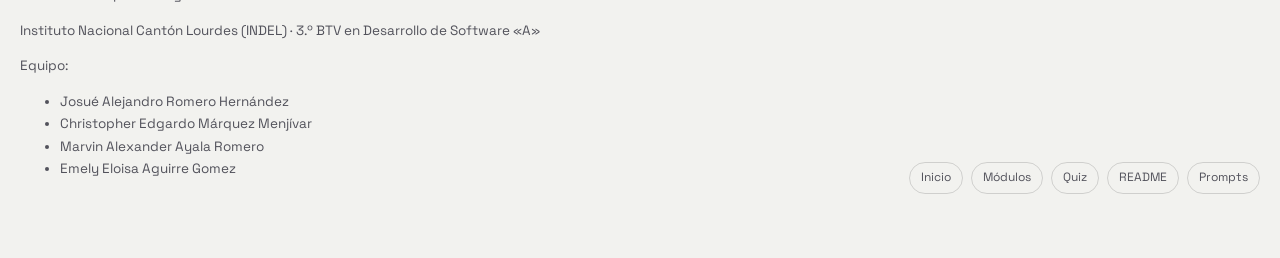
==== commit c53cdfb8: "style: dibuja la ruta con medallones y cápsulas en relieve" ====
--- a/index.html
+++ b/index.html
@@ -23,7 +23,7 @@
       } catch (e) { /* sin almacenamiento: se queda en oscuro */ }
     })();
   </script>
-  <link rel="stylesheet" href="css/styles.css?v=20261105.4">
+  <link rel="stylesheet" href="css/styles.css?v=20261105.5">
 </head>
 <body>
   <a class="skip-link" href="#contenido">Saltar al contenido</a>
@@ -303,8 +303,8 @@
 
   <div class="toast" id="toast" role="status" aria-live="polite"></div>
 
-  <script src="data/modulos.js?v=20261105.4"></script>
-  <script src="js/app.js?v=20261105.4"></script>
-  <script src="js/carousel.js?v=20261105.4"></script>
+  <script src="data/modulos.js?v=20261105.5"></script>
+  <script src="js/app.js?v=20261105.5"></script>
+  <script src="js/carousel.js?v=20261105.5"></script>
 </body>
 </html>
--- a/css/styles.css
+++ b/css/styles.css
@@ -615,40 +615,72 @@
 .route-heading { text-align: center; margin-bottom: 30px; }
 .route-heading h2 { font-size: clamp(2.25rem, 6vw, 4.25rem); margin: 0 0 18px; line-height: 1.05; }
 .route-heading .section-note { margin-inline: auto; }
-.route-ribbon { list-style: none; width: min(100%, 440px); margin: 0 auto; padding: 0 0 16px; }
-.ribbon-step { position: relative; aspect-ratio: 440 / 150; }
-.ribbon-art { display: block; width: 100%; height: 100%; overflow: visible; filter: drop-shadow(0 10px 9px rgba(0,0,0,.35)); }
-.ribbon-step:nth-child(even) .ribbon-art { transform: scaleX(-1); }
-.ribbon-edge { fill: none; stroke: rgba(255,255,255,.44); stroke-width: 1; }
-.ribbon-node { position: absolute; left: 81%; top: 56%; translate: -50% -50%; display: flex; align-items: center; justify-content: center; gap: 6px; min-width: 52px; min-height: 44px; padding: 5px 8px; border-radius: 13px; border: 1px solid rgba(255,255,255,.68); background: rgba(0,0,0,.78); color: #fff; font: 700 clamp(12px, 3vw, 17px) var(--mono); cursor: pointer; transition: scale .2s ease, background-color .2s ease; box-shadow: 0 3px 9px rgba(0,0,0,.28); }
-.ribbon-step:nth-child(even) .ribbon-node { left: 19%; }
-.ribbon-node svg { width: clamp(13px, 3.4vw, 19px); height: clamp(13px, 3.4vw, 19px); }
-.ribbon-node:hover, .ribbon-node:focus-visible { scale: 1.08; background: #050505; }
-.ribbon-node:focus-visible { outline: 2px solid #fff; outline-offset: 3px; }
-.ribbon-node.done span::after { content: " ✓"; }
+.route-relief {
+  --route-axis: clamp(76px, 15vw, 116px);
+  --route-row: 108px;
+  --route-gap: clamp(6px, 2vw, 22px);
+  position: relative;
+  max-width: 900px;
+  margin: 0 auto;
+  isolation: isolate;
+}
+.route-curve { position: absolute; inset: 0 auto 0 50%; translate: -50% 0; width: var(--route-axis); height: 100%; overflow: visible; pointer-events: none; }
+.route-curve path { fill: none; stroke-linecap: round; vector-effect: non-scaling-stroke; }
+.route-curve-base { stroke: var(--muted); stroke-width: 10; filter: drop-shadow(0 4px 4px rgba(0,0,0,.35)); }
+.route-curve-light { stroke: var(--ink); stroke-width: 5; opacity: .7; }
+.route-steps { position: relative; list-style: none; margin: 0; padding: 0; }
+.route-step { height: var(--route-row); display: grid; grid-template-columns: minmax(0, 1fr) var(--route-axis) minmax(0, 1fr); align-items: center; column-gap: var(--route-gap); }
+.route-medallion {
+  grid-area: 1 / 2;
+  justify-self: center;
+  display: grid;
+  place-items: center;
+  width: clamp(52px, 8vw, 68px);
+  aspect-ratio: 1;
+  border-radius: 50%;
+  border: 1px solid var(--line-strong);
+  color: var(--ink);
+  background: radial-gradient(circle at 32% 24%, var(--panel-3), transparent 65%), var(--bg-elev);
+  box-shadow: inset 0 0 0 4px var(--panel), inset 0 -5px 8px rgba(0,0,0,.12), 0 8px 14px rgba(0,0,0,.27);
+}
+.route-medallion svg { width: 26px; height: 26px; }
+.route-capsule {
+  grid-area: 1 / 3;
+  position: relative;
+  display: flex;
+  align-items: center;
+  gap: 12px;
+  min-width: 0;
+  width: 100%;
+  min-height: 56px;
+  padding: 9px 15px;
+  border: 1px solid var(--line-strong);
+  border-radius: 28px;
+  color: var(--ink);
+  background: linear-gradient(160deg, var(--panel-3), transparent), var(--bg-elev);
+  box-shadow: inset 0 1px var(--line), 0 7px 14px rgba(0,0,0,.23);
+  text-align: left;
+  cursor: pointer;
+  transition: transform .2s ease, border-color .2s ease;
+}
+.route-step:nth-child(even) .route-capsule { grid-column: 1; flex-direction: row-reverse; text-align: right; }
+.route-capsule::before { content: ""; position: absolute; top: calc(50% - 4px); left: -5px; width: 8px; height: 8px; rotate: 45deg; background: var(--bg-elev); border: solid var(--line-strong); border-width: 0 0 1px 1px; }
+.route-step:nth-child(even) .route-capsule::before { left: auto; right: -5px; rotate: 225deg; }
+.route-code { font: 700 clamp(17px, 3vw, 26px) var(--mono); color: var(--ink-soft); }
+.route-title { font: 600 clamp(11px, 1.5vw, 14px)/1.25 var(--body); overflow-wrap: anywhere; }
+.route-capsule.done .route-code::after { content: " ✓"; font-size: .6em; }
+.route-capsule:hover, .route-capsule:focus-visible { transform: translateY(-3px); border-color: var(--ink); }
+@media (max-width: 540px) {
+  .route-relief { --route-row: 128px; }
+  .route-capsule, .route-step:nth-child(even) .route-capsule { flex-direction: column; align-items: flex-start; gap: 4px; padding: 7px; border-radius: 16px; text-align: left; }
+}
 @media (prefers-reduced-motion: no-preference) {
-  #ruta.section-visible .ribbon-step { animation: ribbon-unfold .55s cubic-bezier(.2,.7,.25,1) var(--ribbon-delay) backwards; transform-origin: 50% 0; }
-}
-@keyframes ribbon-unfold { from { opacity: 0; transform: perspective(600px) rotateX(-30deg) translateY(-10px); } to { opacity: 1; transform: none; } }
-@media (prefers-reduced-motion: reduce) { .ribbon-node { transition: none; } .ribbon-node:hover, .ribbon-node:focus-visible { scale: 1; } }
-.tl-item {
-  display: flex;
-  align-items: center;
-  gap: 10px;
-  text-align: left;
-  padding: 11px 13px;
-  border: 1px solid var(--line);
-  border-radius: 12px;
-  background: var(--panel);
-  cursor: pointer;
-  transition: background .18s, border-color .18s, transform .18s;
-}
-.tl-item:hover { background: var(--panel-2); border-color: var(--line-strong); transform: translateX(3px); }
-.tl-item .n { font-family: var(--mono); font-size: 10px; color: var(--muted); flex: none; }
-.tl-item .t { font-size: 13px; font-weight: 600; line-height: 1.3; flex: 1; }
-.tl-item .who { font-family: var(--mono); font-size: 8.5px; letter-spacing: .08em; text-transform: uppercase; color: var(--muted); border: 1px solid var(--line); border-radius: 999px; padding: 2px 6px; flex: none; }
-.tl-item.done { border-color: var(--line-strong); }
-.tl-item.done .n::after { content: " ✓"; color: var(--ink); }
+  #ruta.section-visible .route-curve path { stroke-dasharray: 1; animation: route-draw 1.2s ease-out both; }
+  #ruta.section-visible .route-medallion, #ruta.section-visible .route-capsule { animation: route-rise .45s ease-out var(--step-delay) backwards; }
+}
+@keyframes route-draw { from { stroke-dashoffset: 1; } to { stroke-dashoffset: 0; } }
+@keyframes route-rise { from { opacity: 0; translate: 0 8px; } to { opacity: 1; translate: 0 0; } }
+@media (prefers-reduced-motion: reduce) { .route-capsule { transition: none; } .route-capsule:hover, .route-capsule:focus-visible { transform: none; } }
 
 /* ------------------------------ quiz ------------------------------ */
 .quiz-box {
@@ -1232,7 +1264,6 @@
 .card-topics { font-size: 12.5px; }
 .card-badge { right: 12px; flex-wrap: wrap; overflow-wrap: anywhere; }
 .card-num { font-size: 4.4rem; }
-.tl-item .n { min-width: 3ch; }
 .curriculum-note { border-left: 3px solid var(--line-strong); padding: 10px 14px; color: var(--muted); }
 .module-topics { margin-top: 22px; }
 .topic-detail { border: 1px solid var(--line-strong); border-radius: 12px; padding: 14px; margin-bottom: 12px; overflow-wrap: anywhere; }
@@ -1280,7 +1311,7 @@
 main { animation: pageEnter .35s ease-out; }
 .section-enter { opacity: 0; transform: translateY(14px); transition: opacity .5s ease-out, transform .5s ease-out; }
 .section-visible { opacity: 1; transform: none; }
-.btn, .icon-btn, .chip, .tab, .tl-item { transition: background-color .18s ease, color .18s ease, border-color .18s ease, transform .18s ease; }
+.btn, .icon-btn, .chip, .tab { transition: background-color .18s ease, color .18s ease, border-color .18s ease, transform .18s ease; }
 .btn:active, .icon-btn:active, .chip:active { transform: scale(.97); }
 .nav.is-open { animation: pageEnter .2s ease-out; }
 @media (max-width: 600px) { .grid { grid-template-columns: 1fr; gap: 14px; } .card { height: 380px; } .card-art { height: 72px; } .section { padding-top: 44px; padding-bottom: 44px; } }
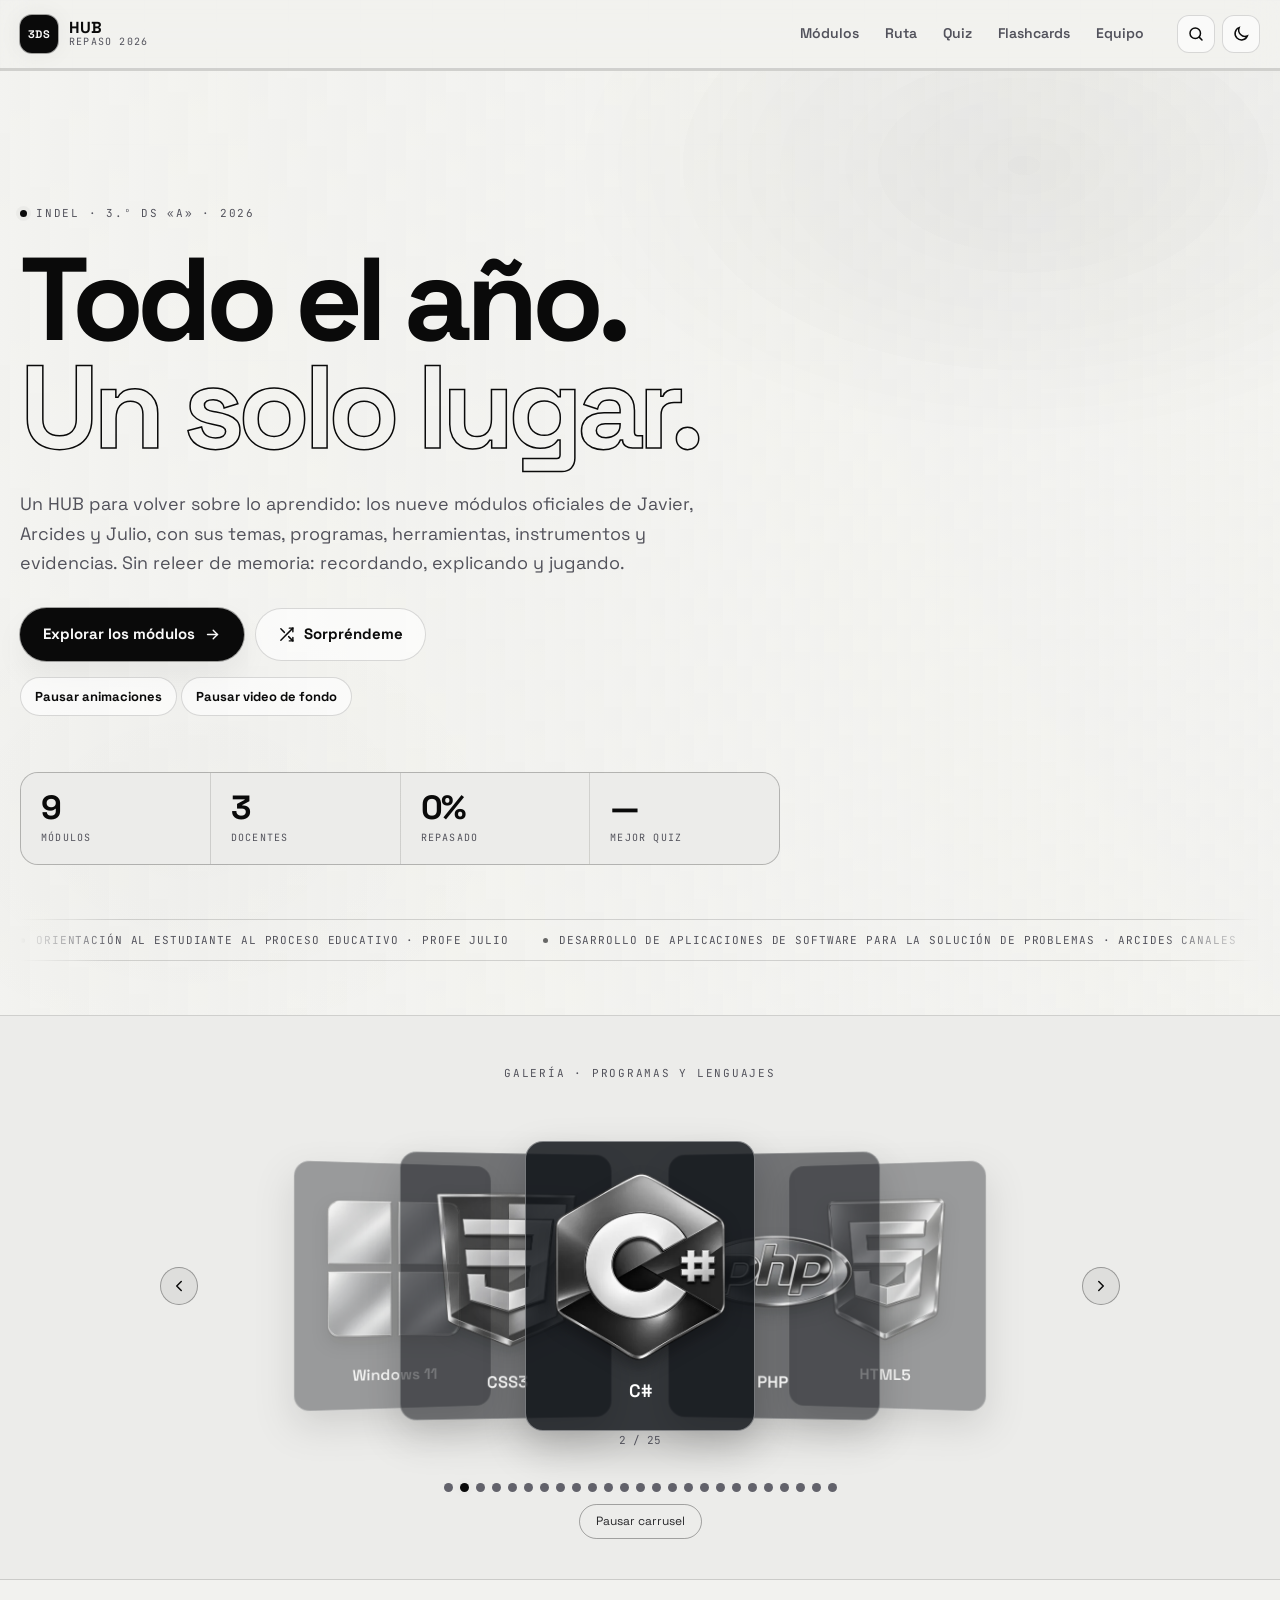
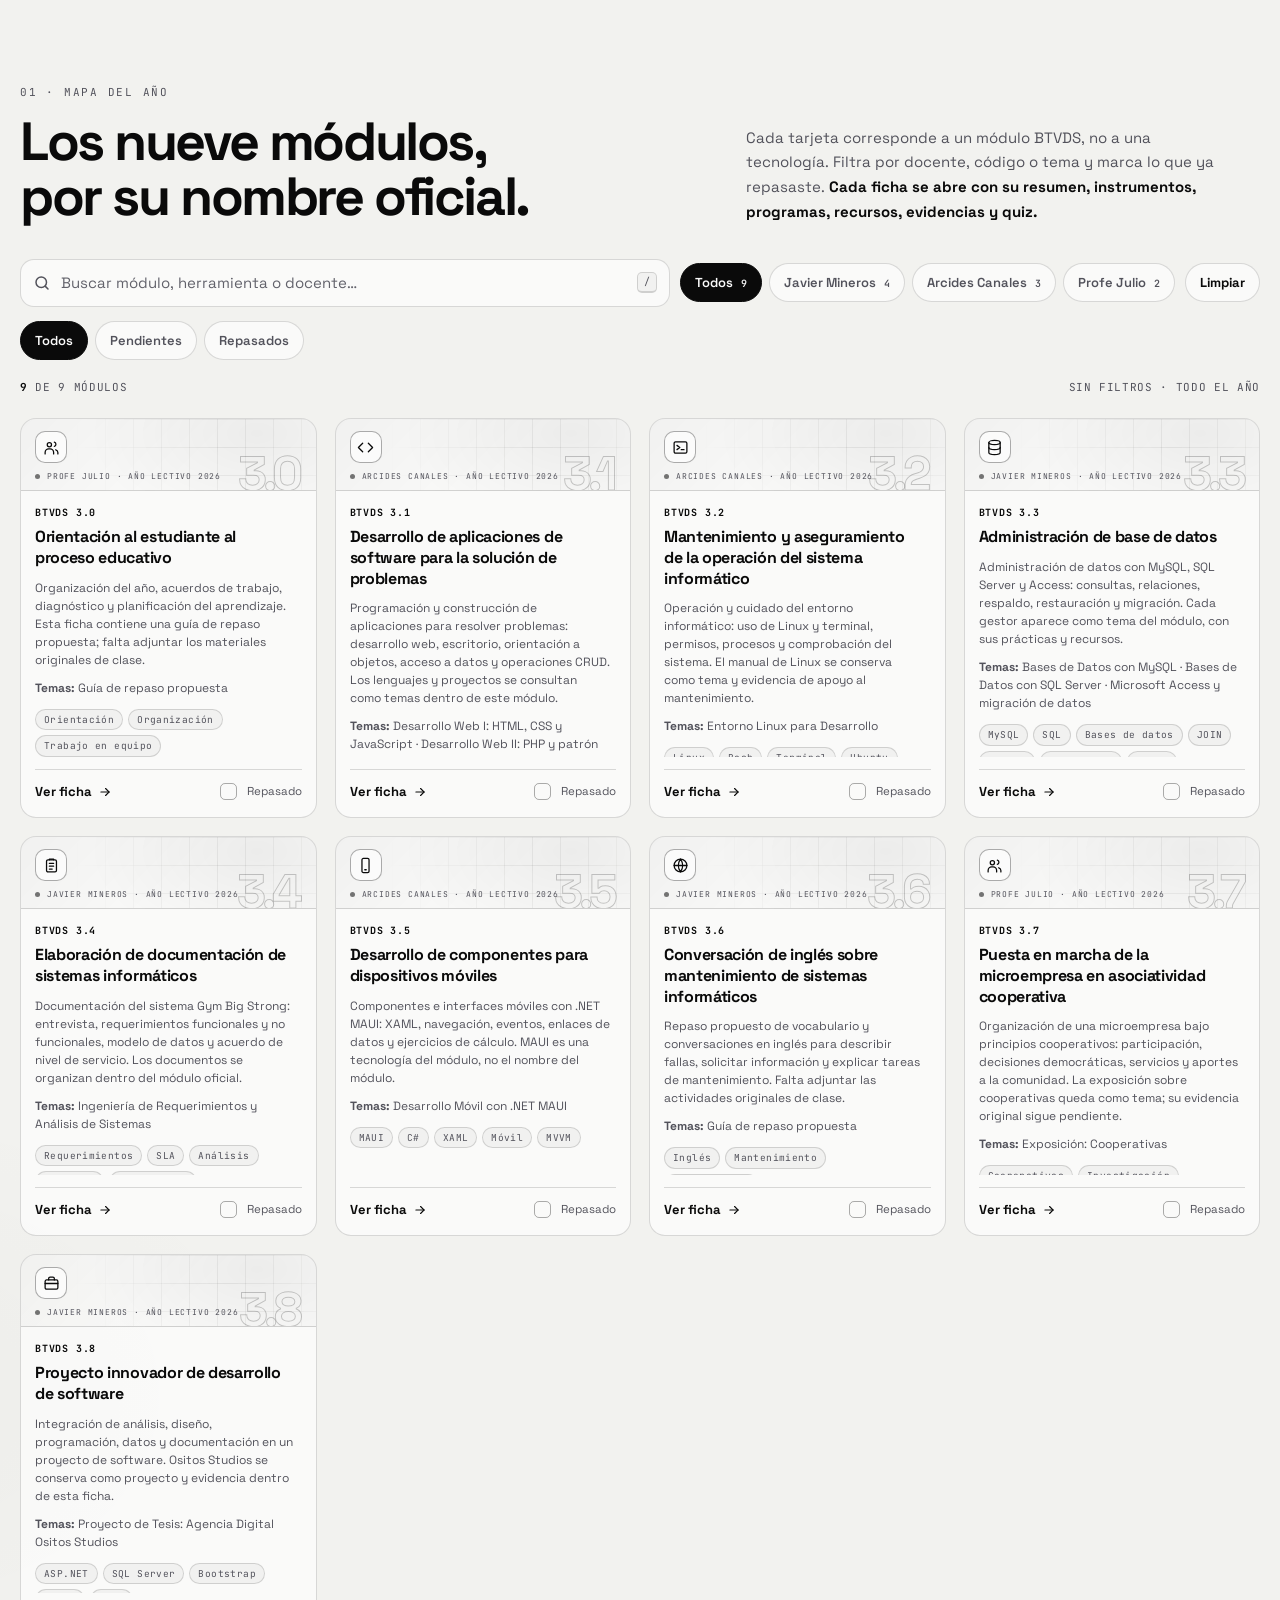
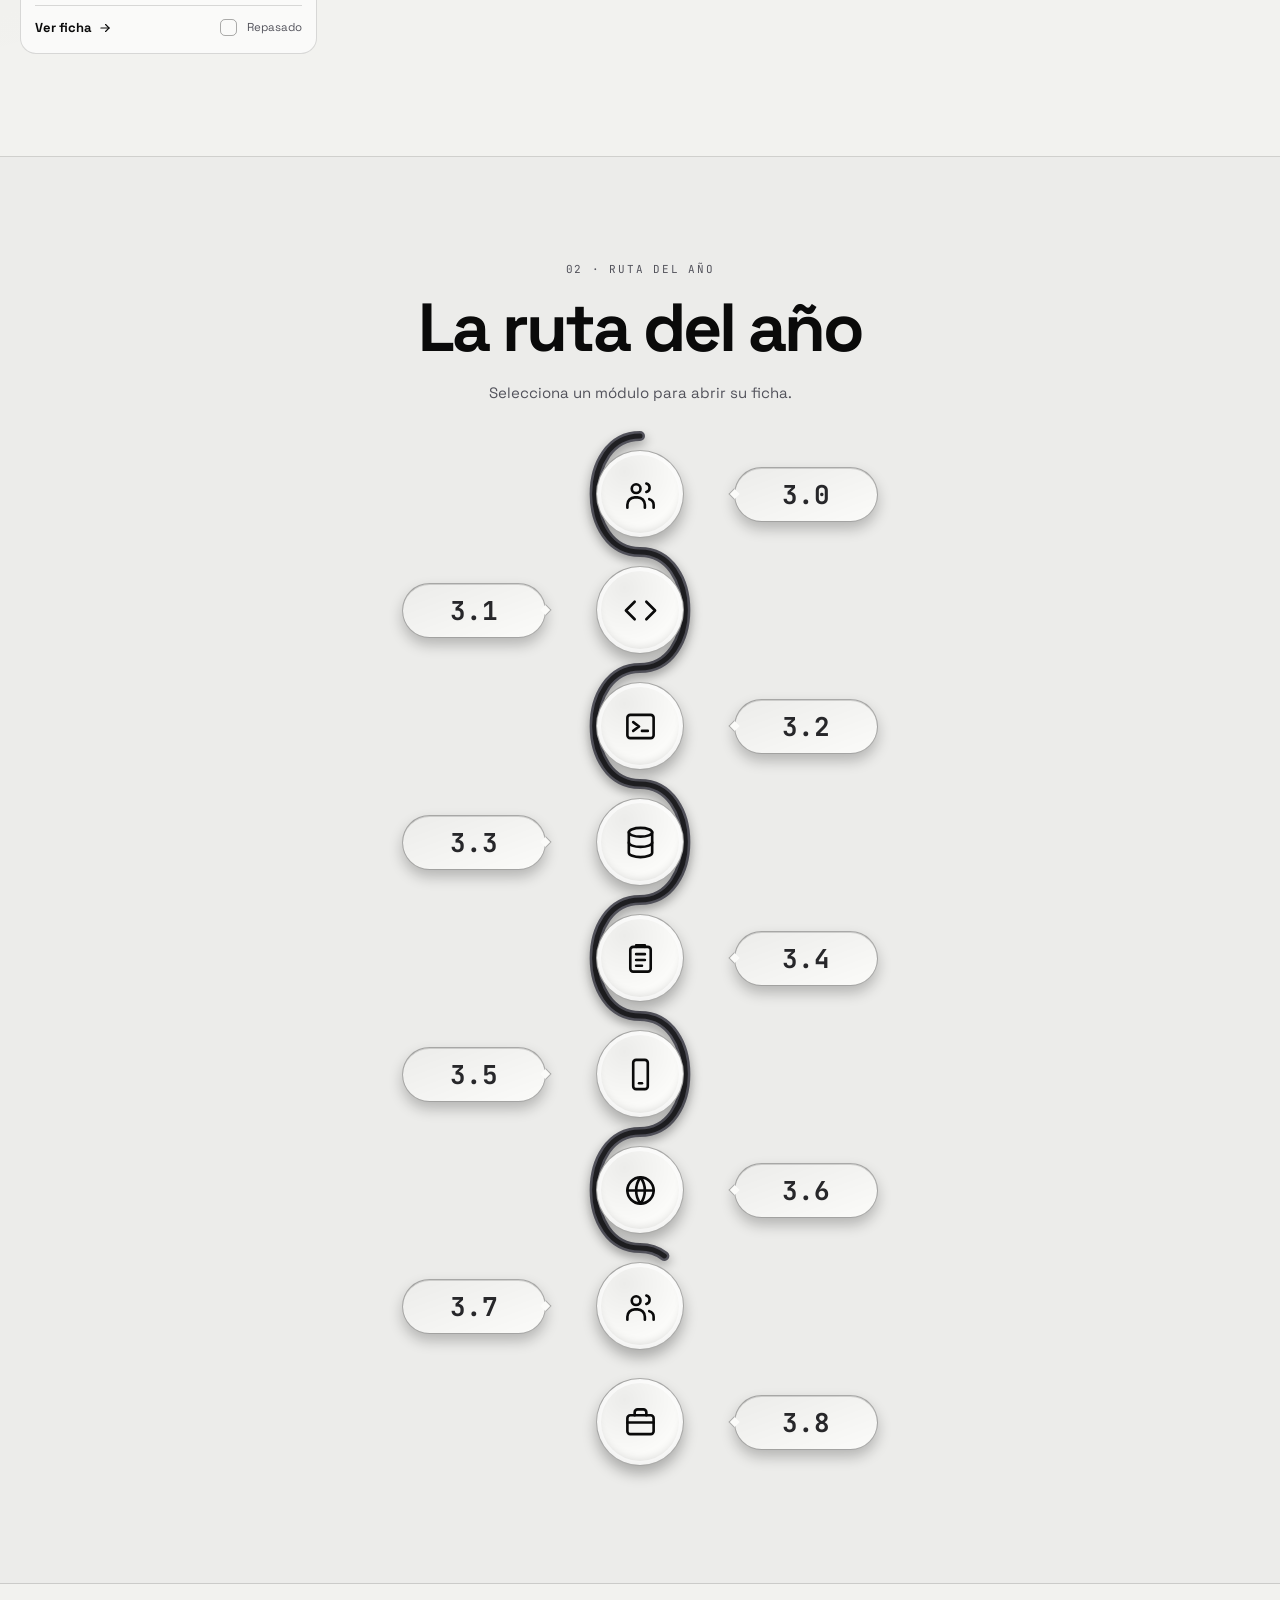
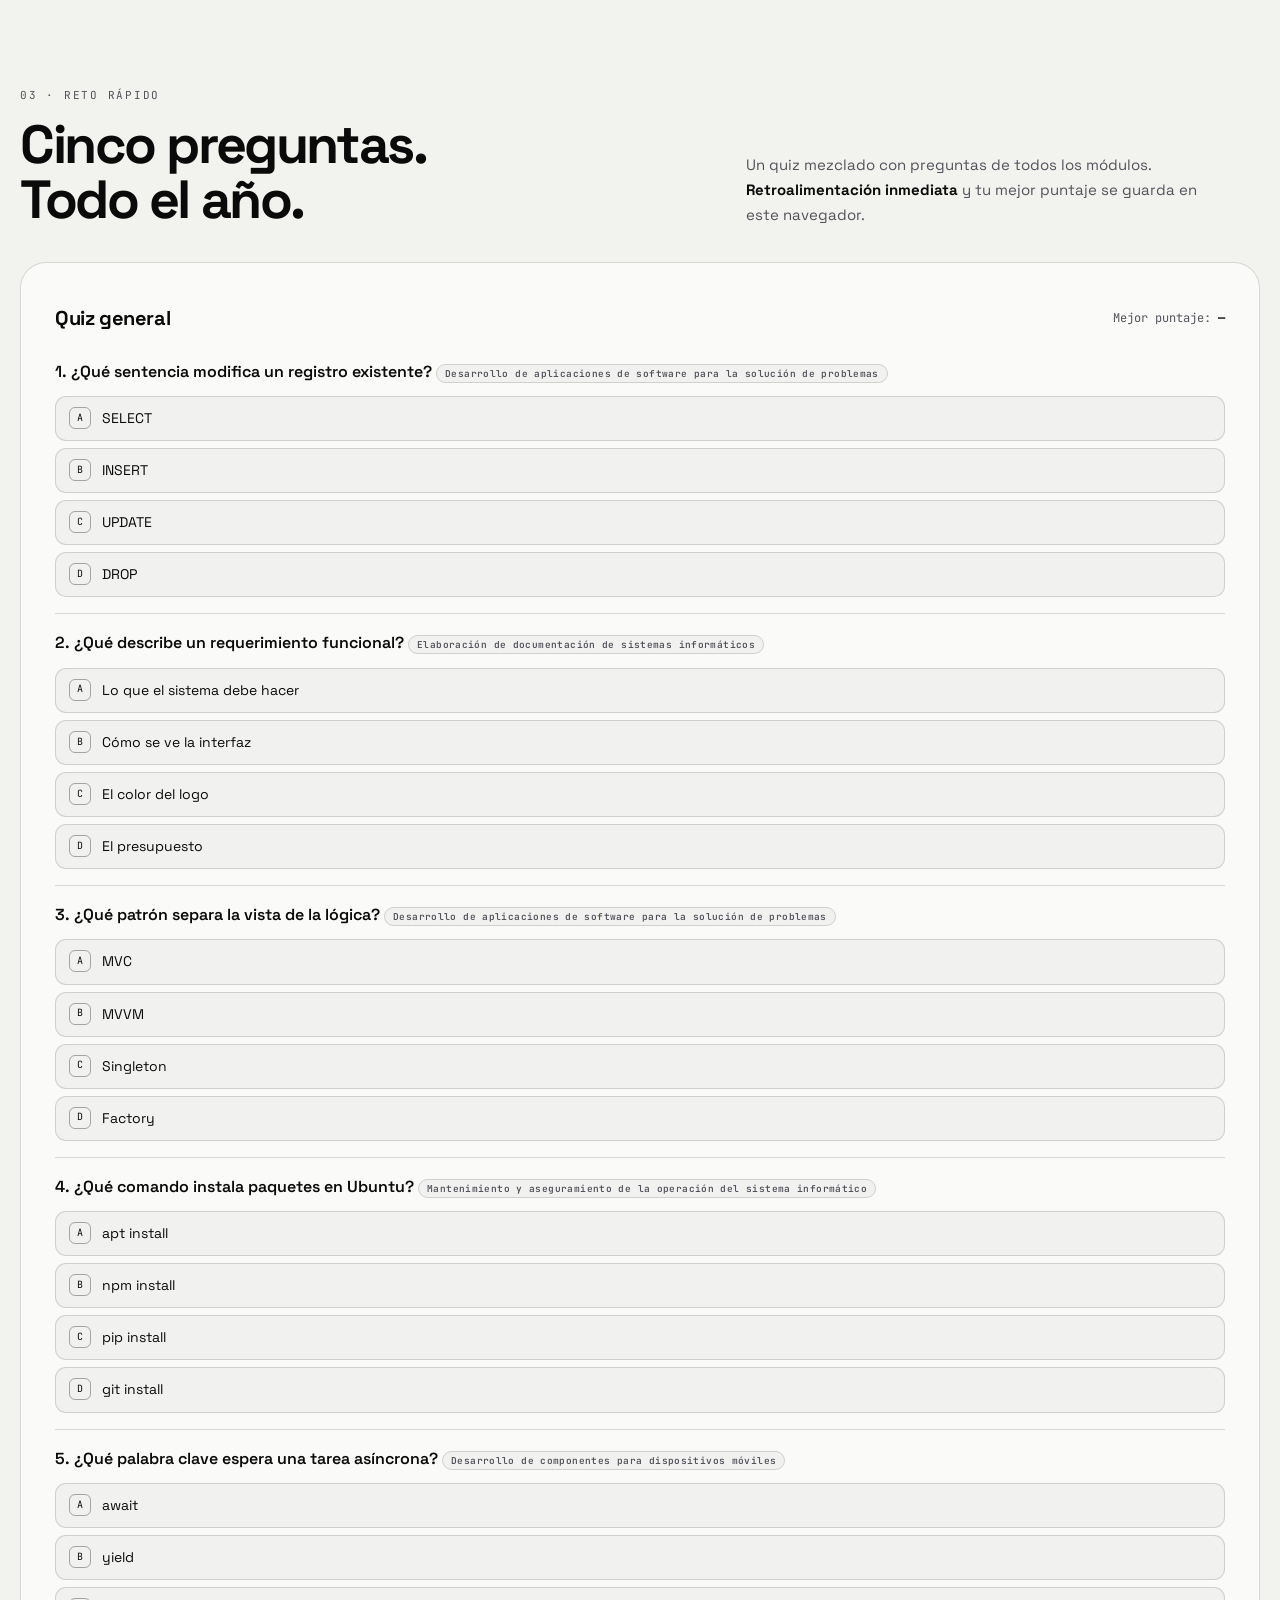
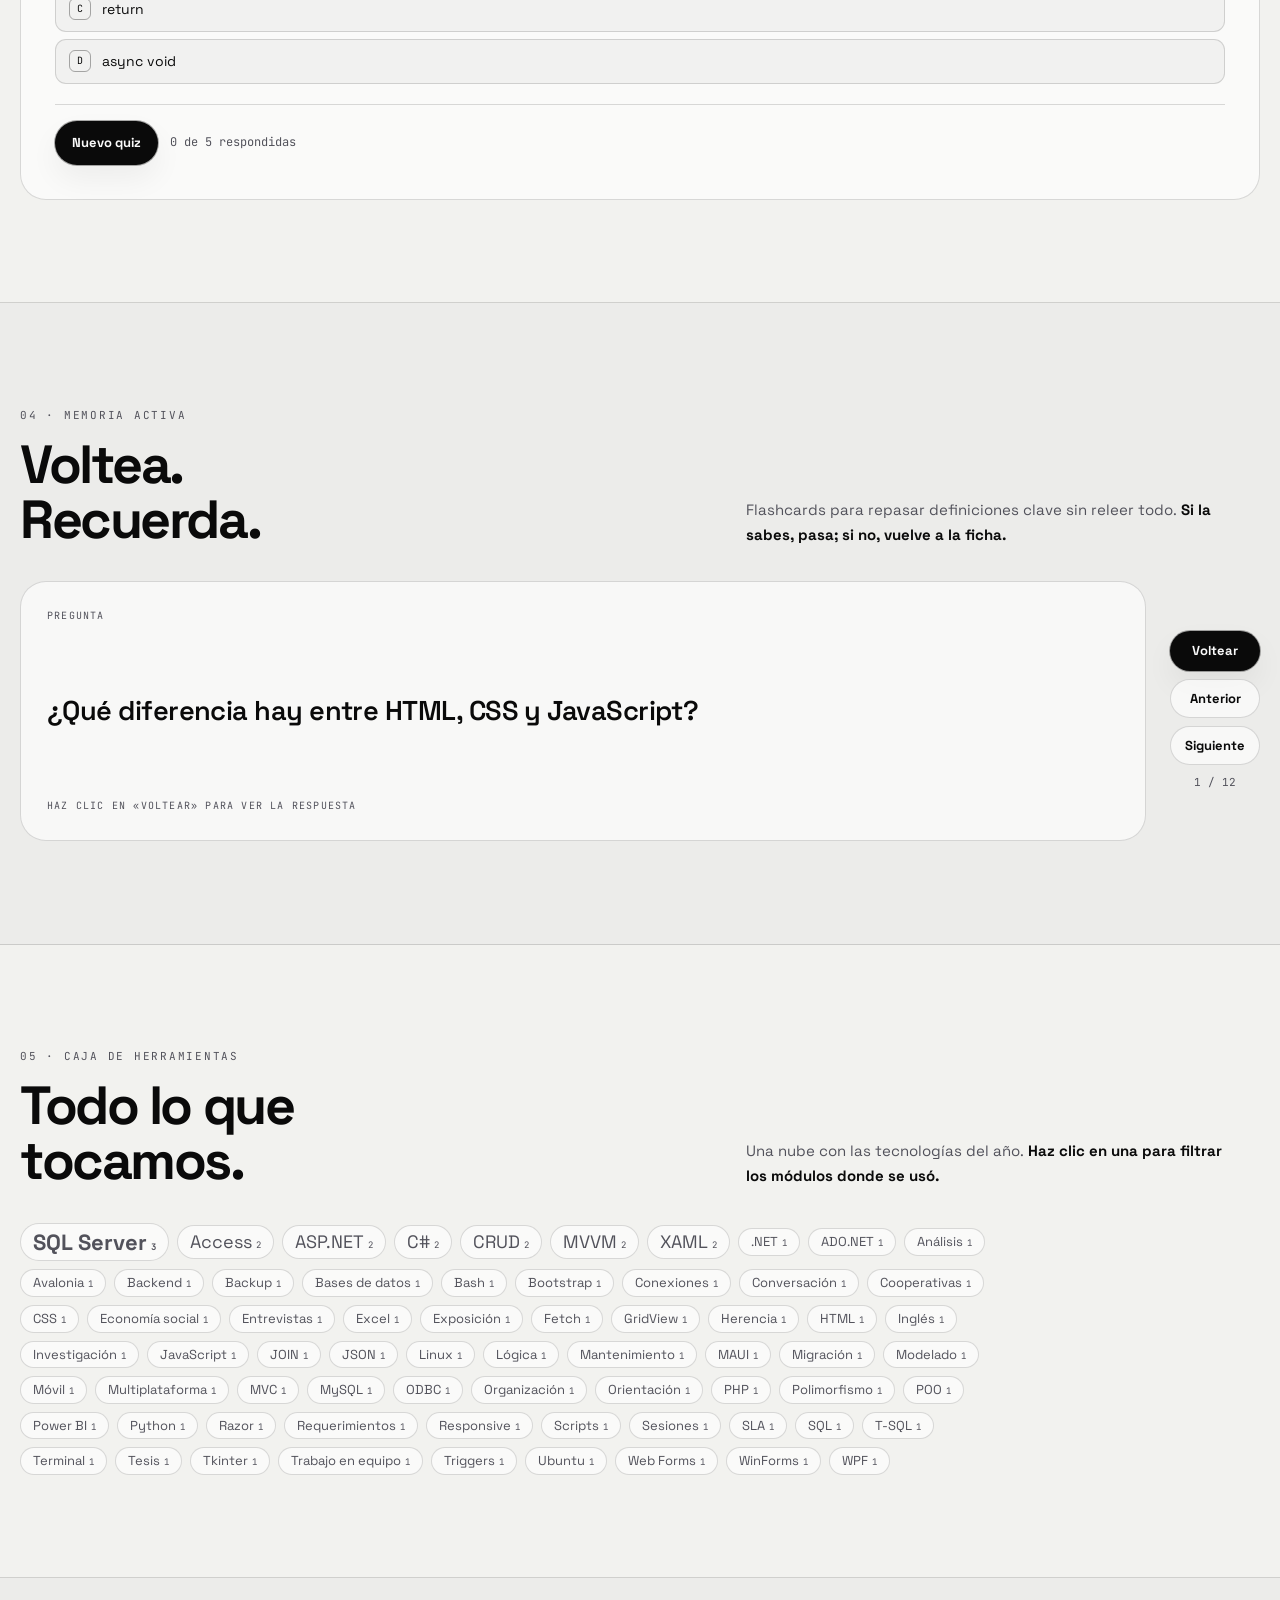
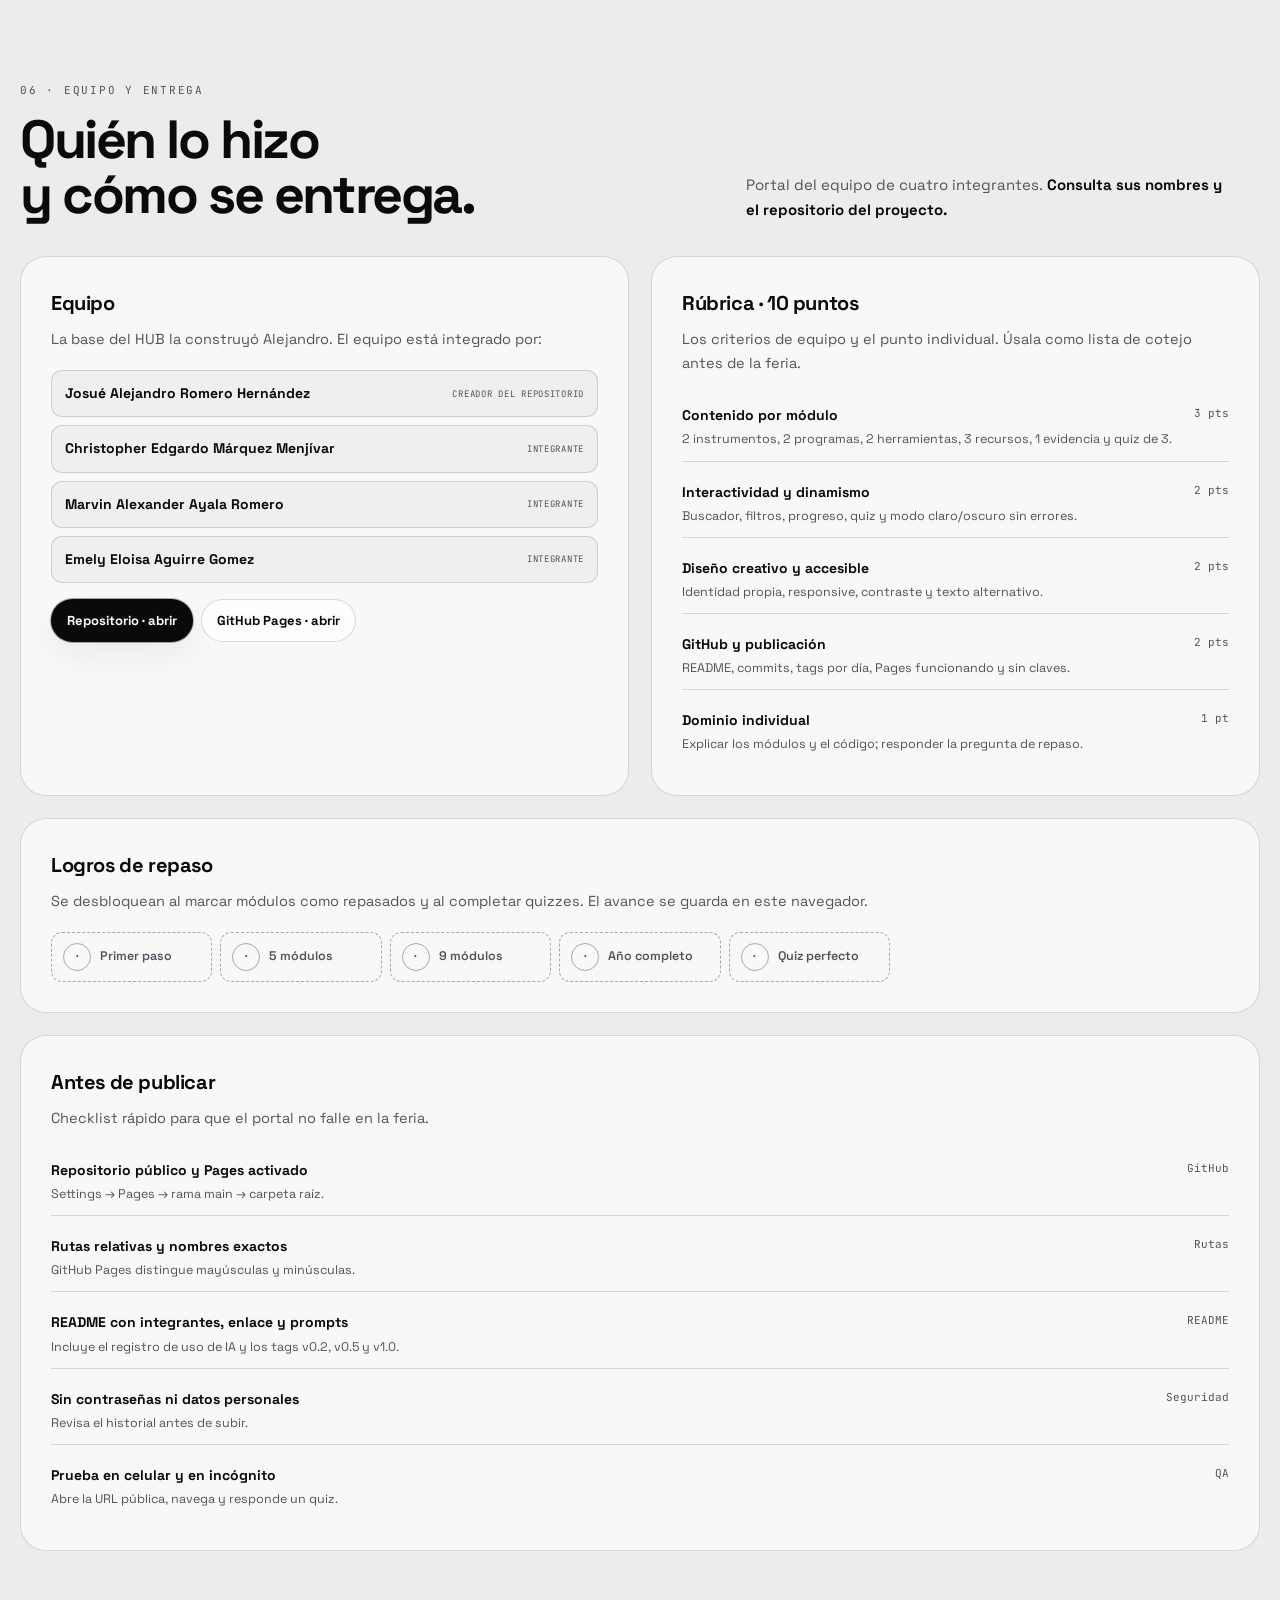
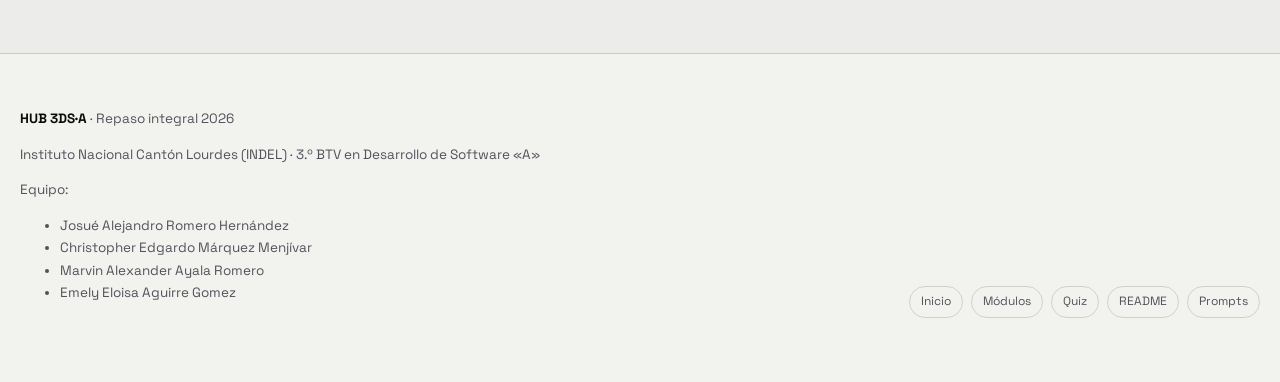
==== commit 6f5c313a: "style: amplía los medallones y simplifica los hitos" ====
--- a/index.html
+++ b/index.html
@@ -23,7 +23,7 @@
       } catch (e) { /* sin almacenamiento: se queda en oscuro */ }
     })();
   </script>
-  <link rel="stylesheet" href="css/styles.css?v=20261105.5">
+  <link rel="stylesheet" href="css/styles.css?v=20261105.6">
 </head>
 <body>
   <a class="skip-link" href="#contenido">Saltar al contenido</a>
@@ -303,8 +303,8 @@
 
   <div class="toast" id="toast" role="status" aria-live="polite"></div>
 
-  <script src="data/modulos.js?v=20261105.5"></script>
-  <script src="js/app.js?v=20261105.5"></script>
-  <script src="js/carousel.js?v=20261105.5"></script>
+  <script src="data/modulos.js?v=20261105.6"></script>
+  <script src="js/app.js?v=20261105.6"></script>
+  <script src="js/carousel.js?v=20261105.6"></script>
 </body>
 </html>
--- a/css/styles.css
+++ b/css/styles.css
@@ -616,11 +616,11 @@
 .route-heading h2 { font-size: clamp(2.25rem, 6vw, 4.25rem); margin: 0 0 18px; line-height: 1.05; }
 .route-heading .section-note { margin-inline: auto; }
 .route-relief {
-  --route-axis: clamp(76px, 15vw, 116px);
-  --route-row: 108px;
+  --route-axis: clamp(98px, 20vw, 144px);
+  --route-row: 116px;
   --route-gap: clamp(6px, 2vw, 22px);
   position: relative;
-  max-width: 900px;
+  max-width: 580px;
   margin: 0 auto;
   isolation: isolate;
 }
@@ -635,7 +635,7 @@
   justify-self: center;
   display: grid;
   place-items: center;
-  width: clamp(52px, 8vw, 68px);
+  width: clamp(62px, 12vw, 88px);
   aspect-ratio: 1;
   border-radius: 50%;
   border: 1px solid var(--line-strong);
@@ -643,16 +643,16 @@
   background: radial-gradient(circle at 32% 24%, var(--panel-3), transparent 65%), var(--bg-elev);
   box-shadow: inset 0 0 0 4px var(--panel), inset 0 -5px 8px rgba(0,0,0,.12), 0 8px 14px rgba(0,0,0,.27);
 }
-.route-medallion svg { width: 26px; height: 26px; }
+.route-medallion svg { width: clamp(25px, 4.5vw, 35px); height: clamp(25px, 4.5vw, 35px); }
 .route-capsule {
   grid-area: 1 / 3;
   position: relative;
   display: flex;
   align-items: center;
-  gap: 12px;
+  justify-content: center;
   min-width: 0;
-  width: 100%;
-  min-height: 56px;
+  width: min(100%, 144px);
+  min-height: 52px;
   padding: 9px 15px;
   border: 1px solid var(--line-strong);
   border-radius: 28px;
@@ -663,16 +663,15 @@
   cursor: pointer;
   transition: transform .2s ease, border-color .2s ease;
 }
-.route-step:nth-child(even) .route-capsule { grid-column: 1; flex-direction: row-reverse; text-align: right; }
+.route-step:nth-child(even) .route-capsule { grid-column: 1; justify-self: end; }
 .route-capsule::before { content: ""; position: absolute; top: calc(50% - 4px); left: -5px; width: 8px; height: 8px; rotate: 45deg; background: var(--bg-elev); border: solid var(--line-strong); border-width: 0 0 1px 1px; }
 .route-step:nth-child(even) .route-capsule::before { left: auto; right: -5px; rotate: 225deg; }
 .route-code { font: 700 clamp(17px, 3vw, 26px) var(--mono); color: var(--ink-soft); }
-.route-title { font: 600 clamp(11px, 1.5vw, 14px)/1.25 var(--body); overflow-wrap: anywhere; }
 .route-capsule.done .route-code::after { content: " ✓"; font-size: .6em; }
 .route-capsule:hover, .route-capsule:focus-visible { transform: translateY(-3px); border-color: var(--ink); }
 @media (max-width: 540px) {
-  .route-relief { --route-row: 128px; }
-  .route-capsule, .route-step:nth-child(even) .route-capsule { flex-direction: column; align-items: flex-start; gap: 4px; padding: 7px; border-radius: 16px; text-align: left; }
+  .route-relief { --route-row: 94px; }
+  .route-capsule, .route-step:nth-child(even) .route-capsule { min-height: 44px; padding: 6px; border-radius: 22px; }
 }
 @media (prefers-reduced-motion: no-preference) {
   #ruta.section-visible .route-curve path { stroke-dasharray: 1; animation: route-draw 1.2s ease-out both; }
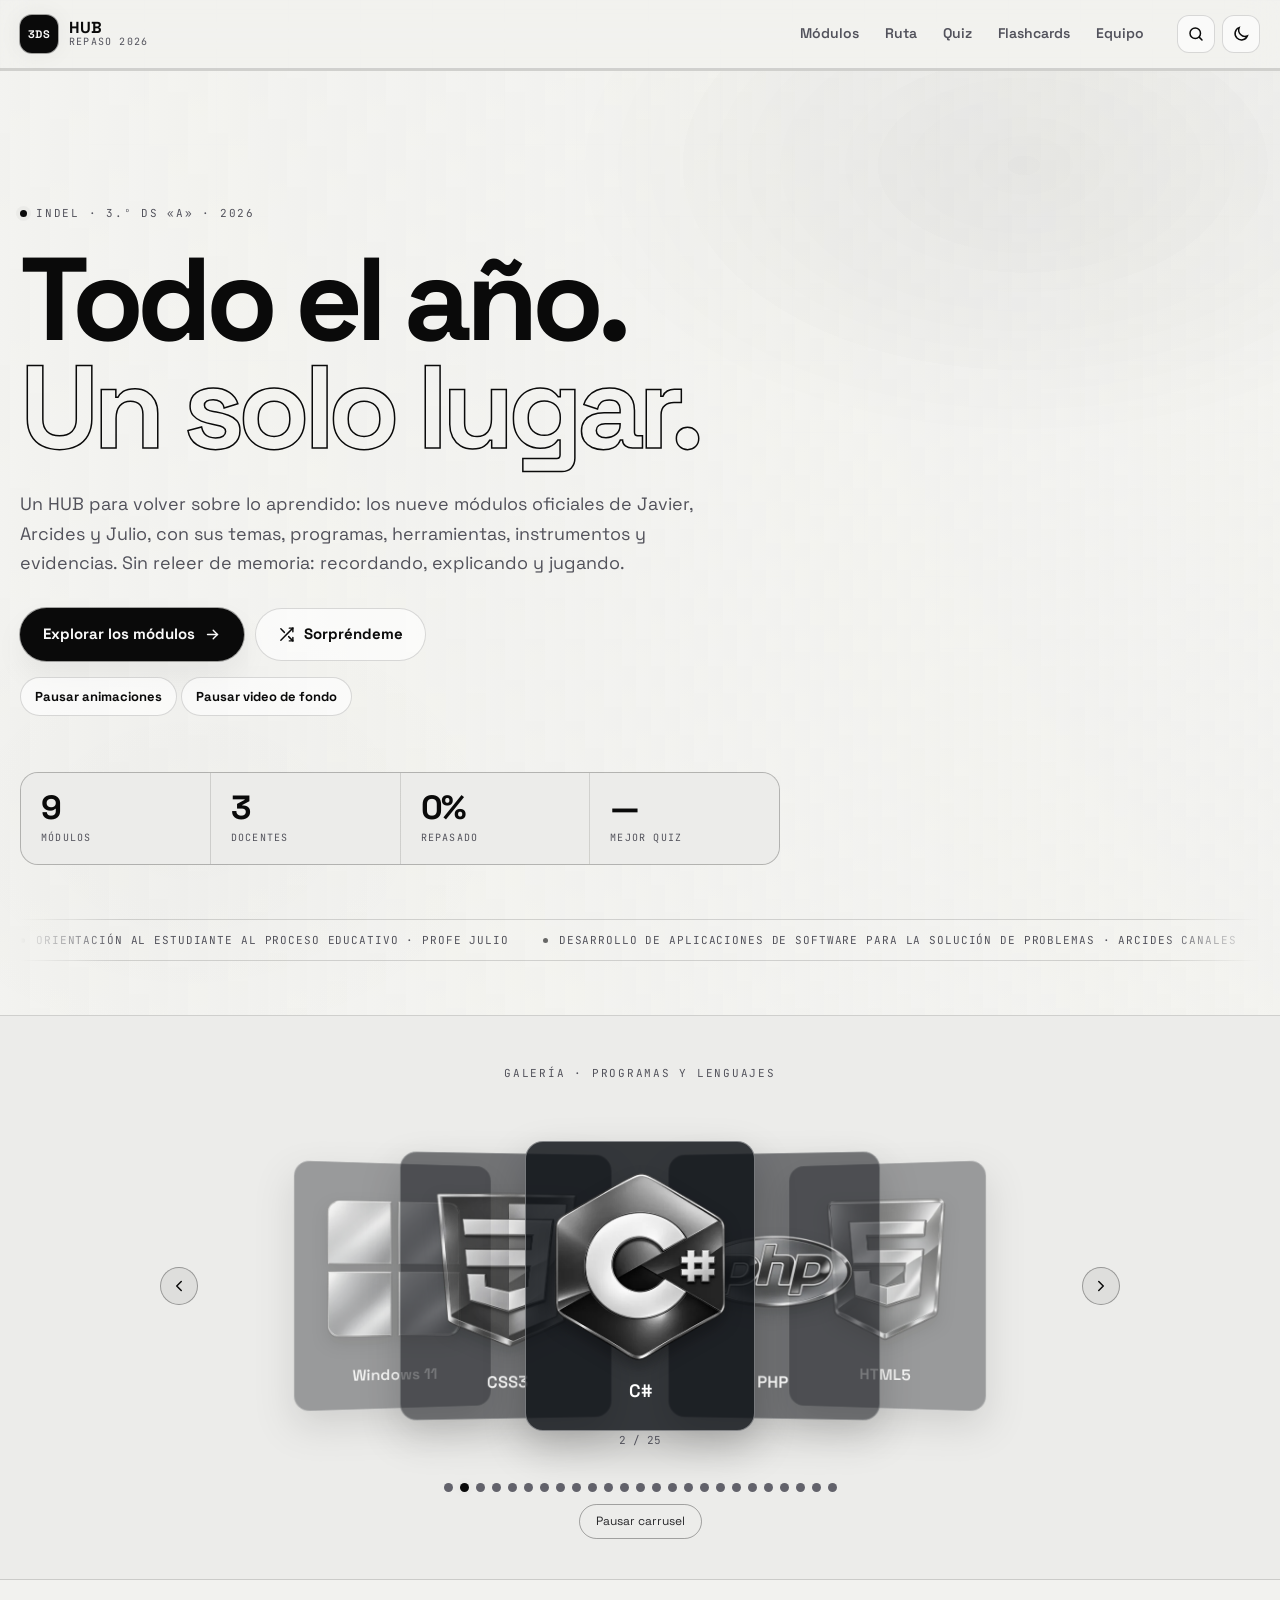
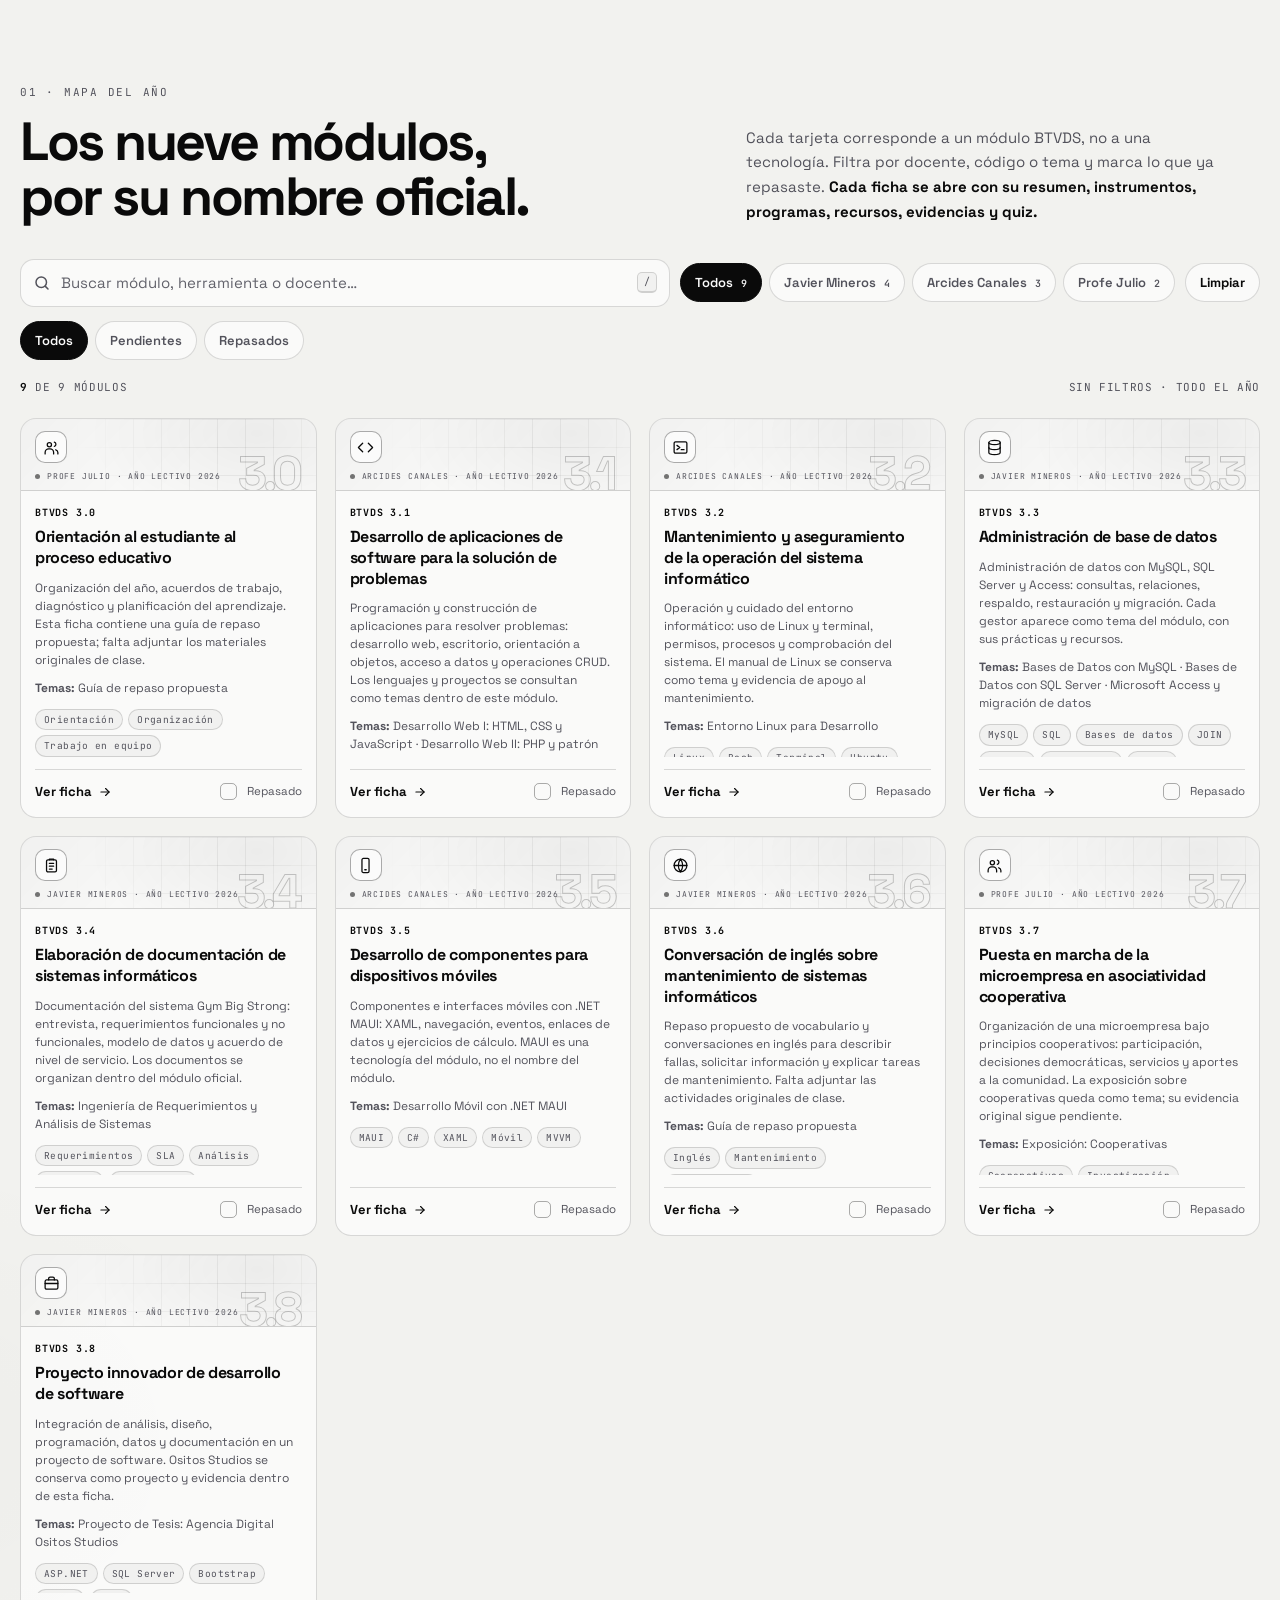
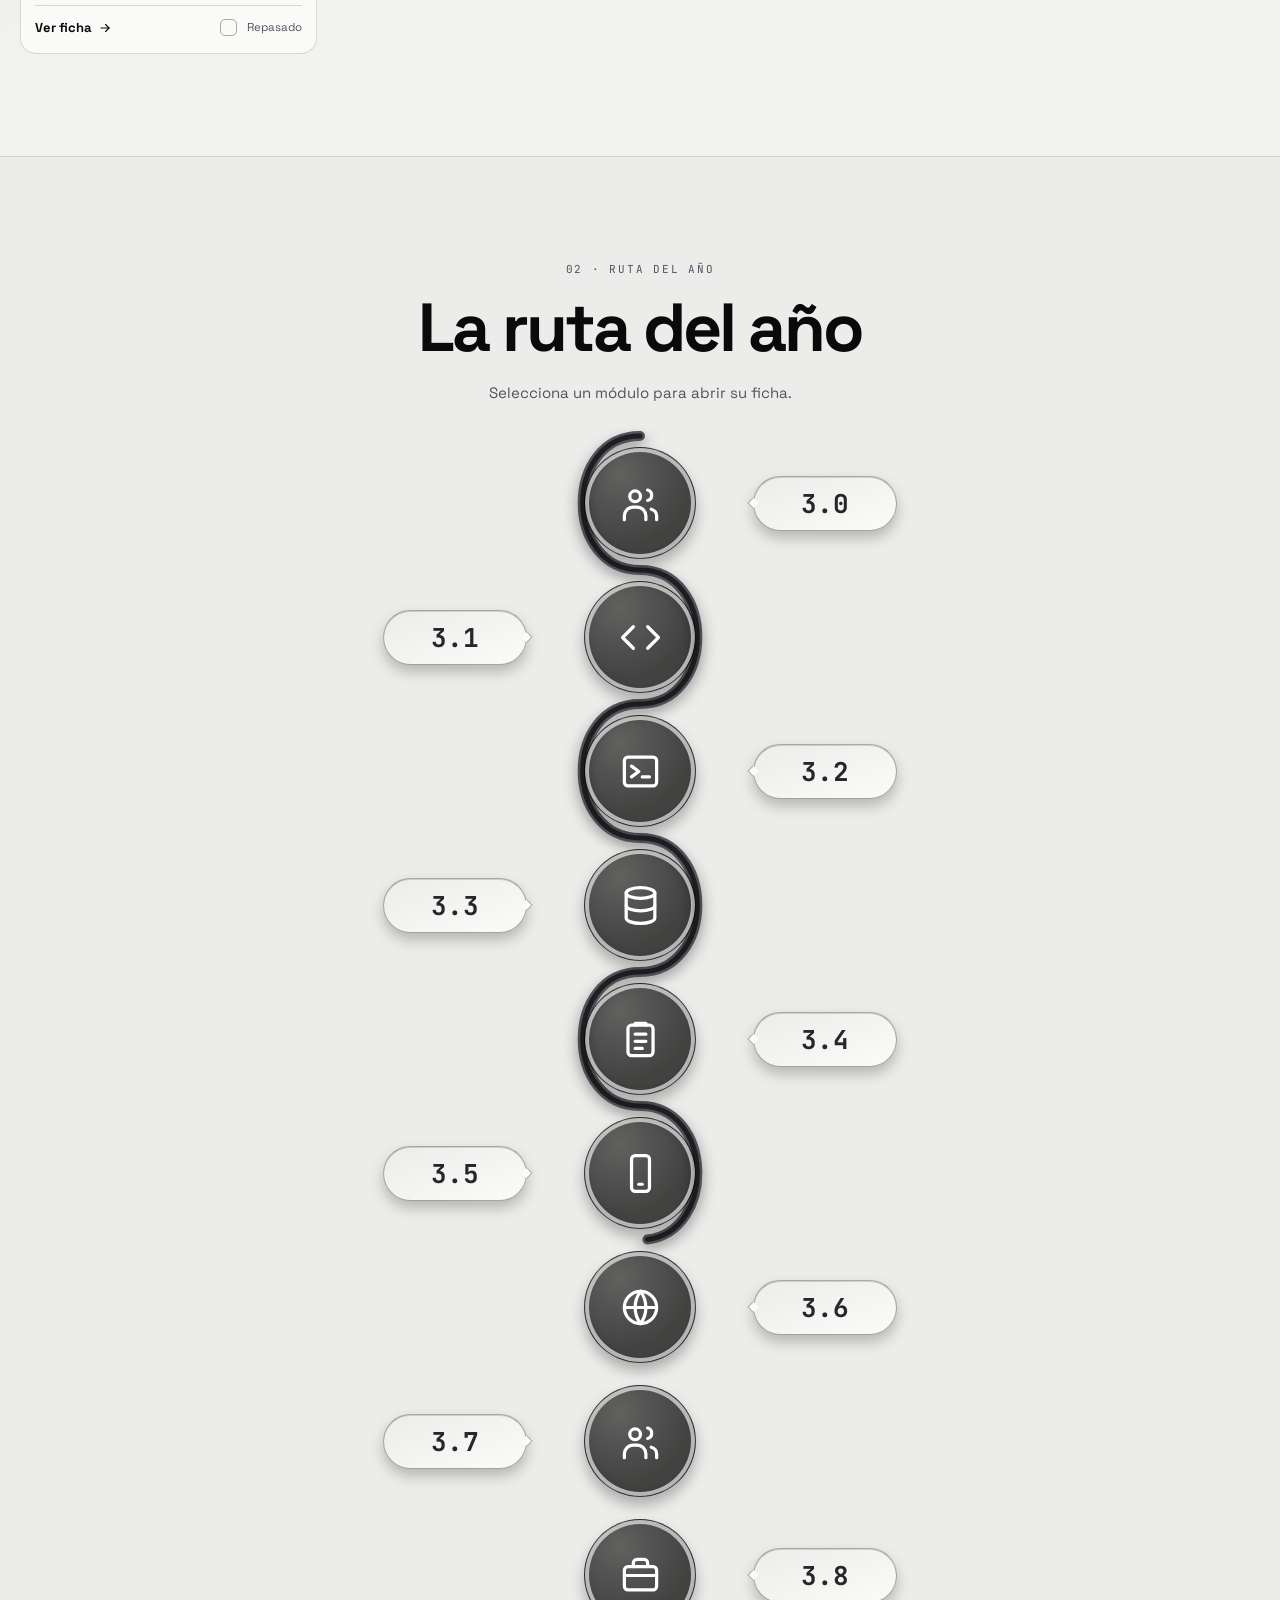
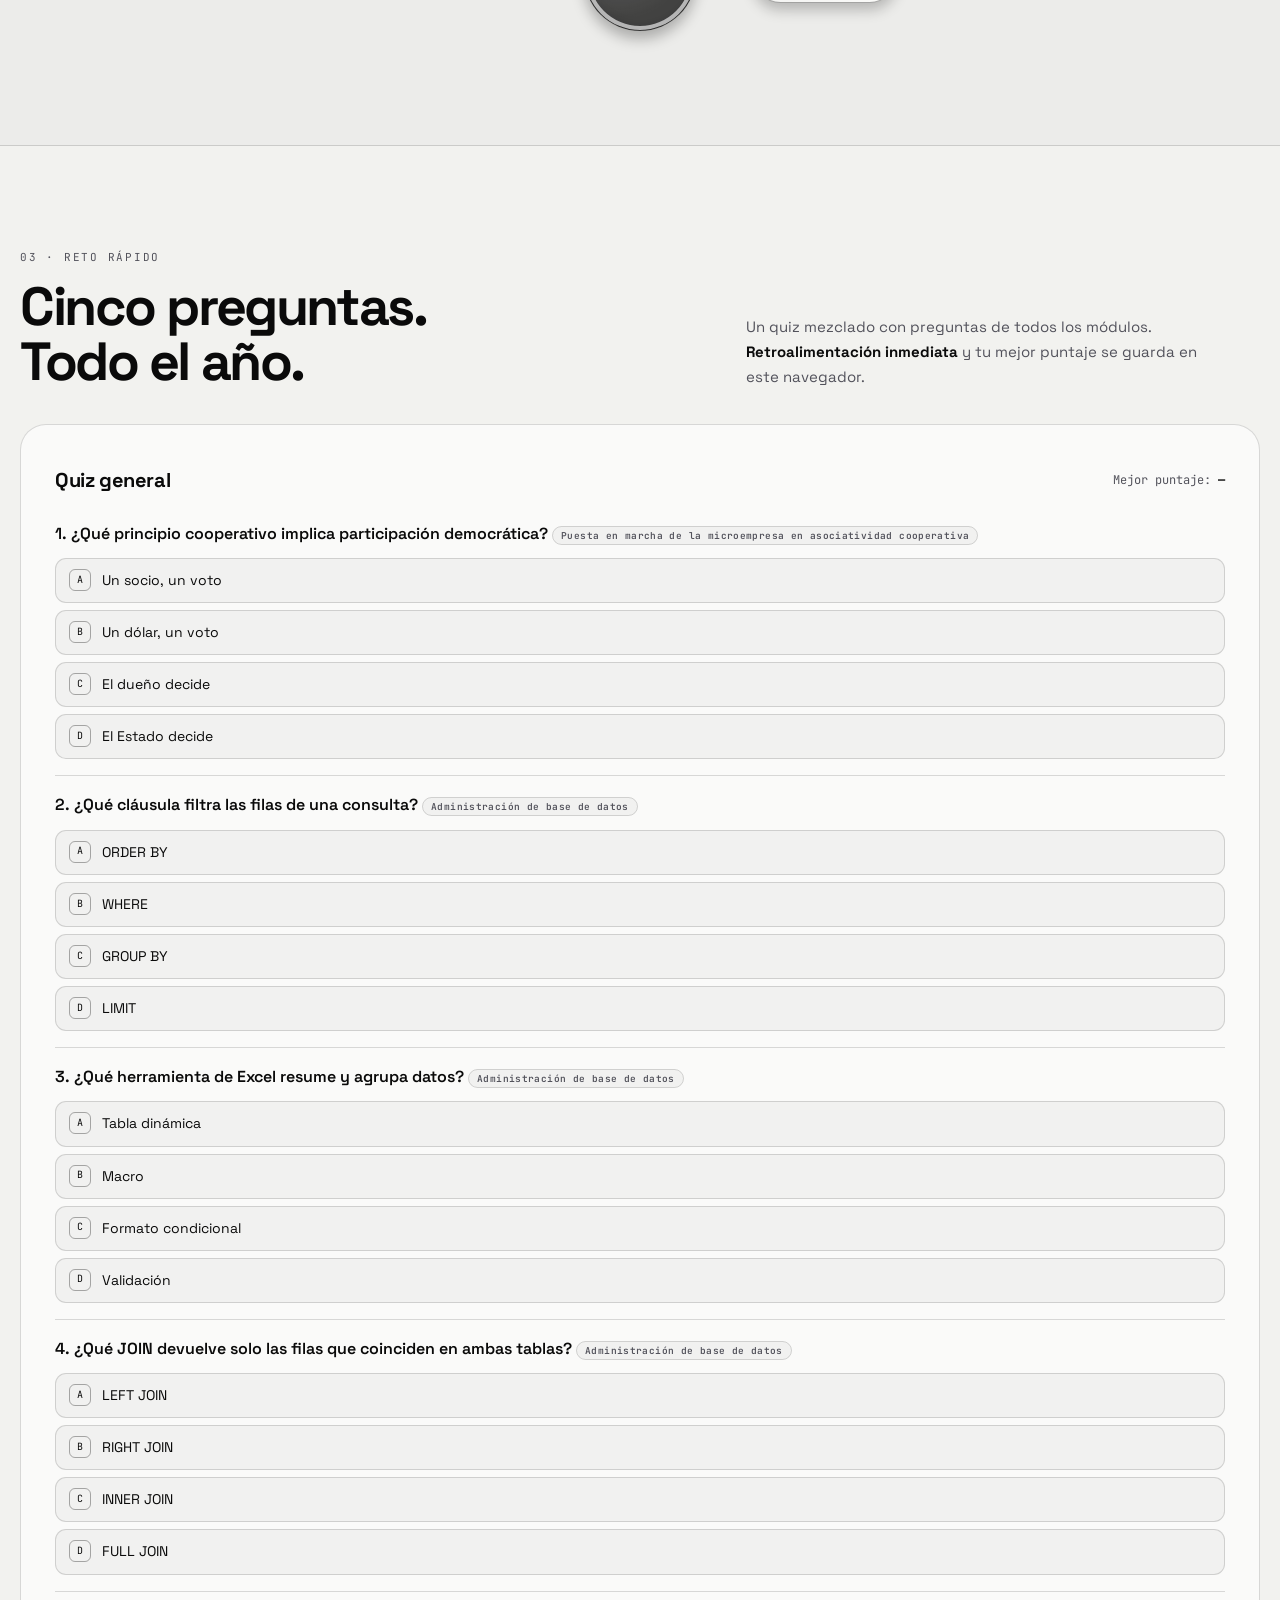
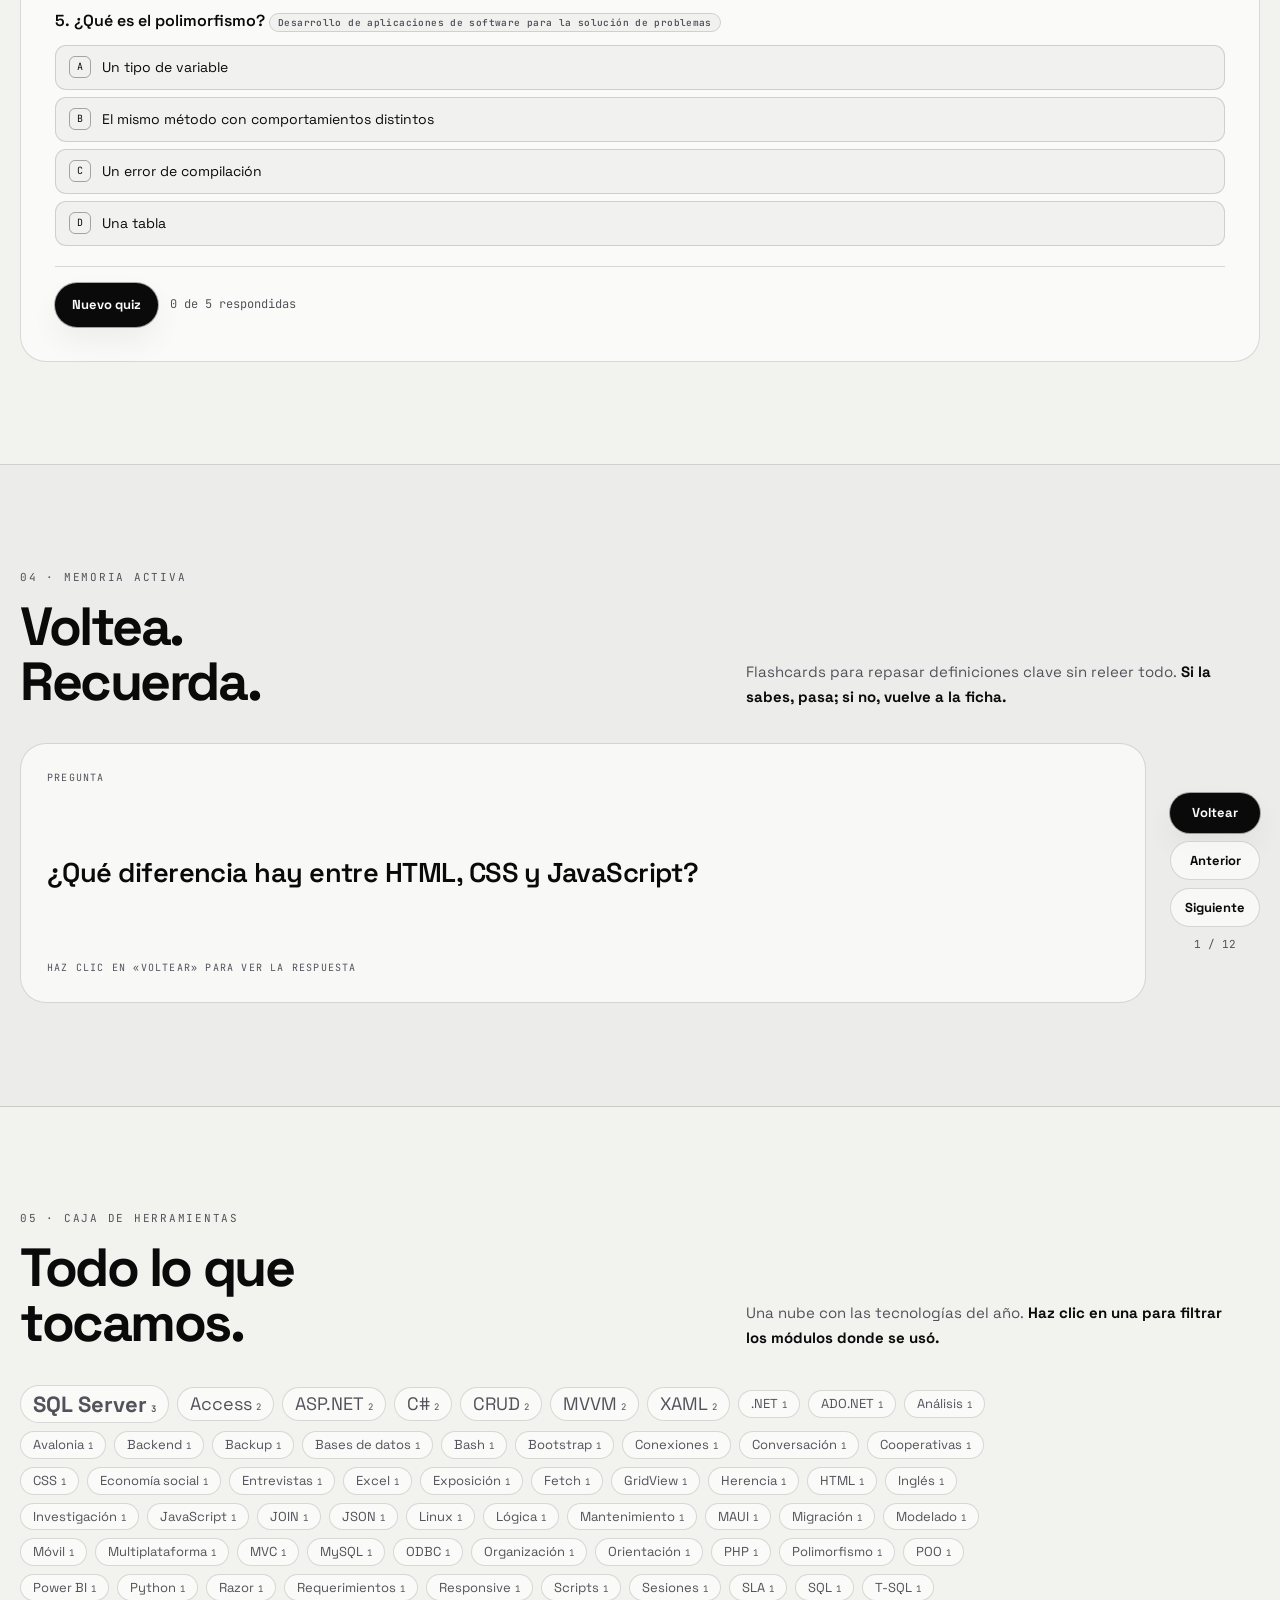
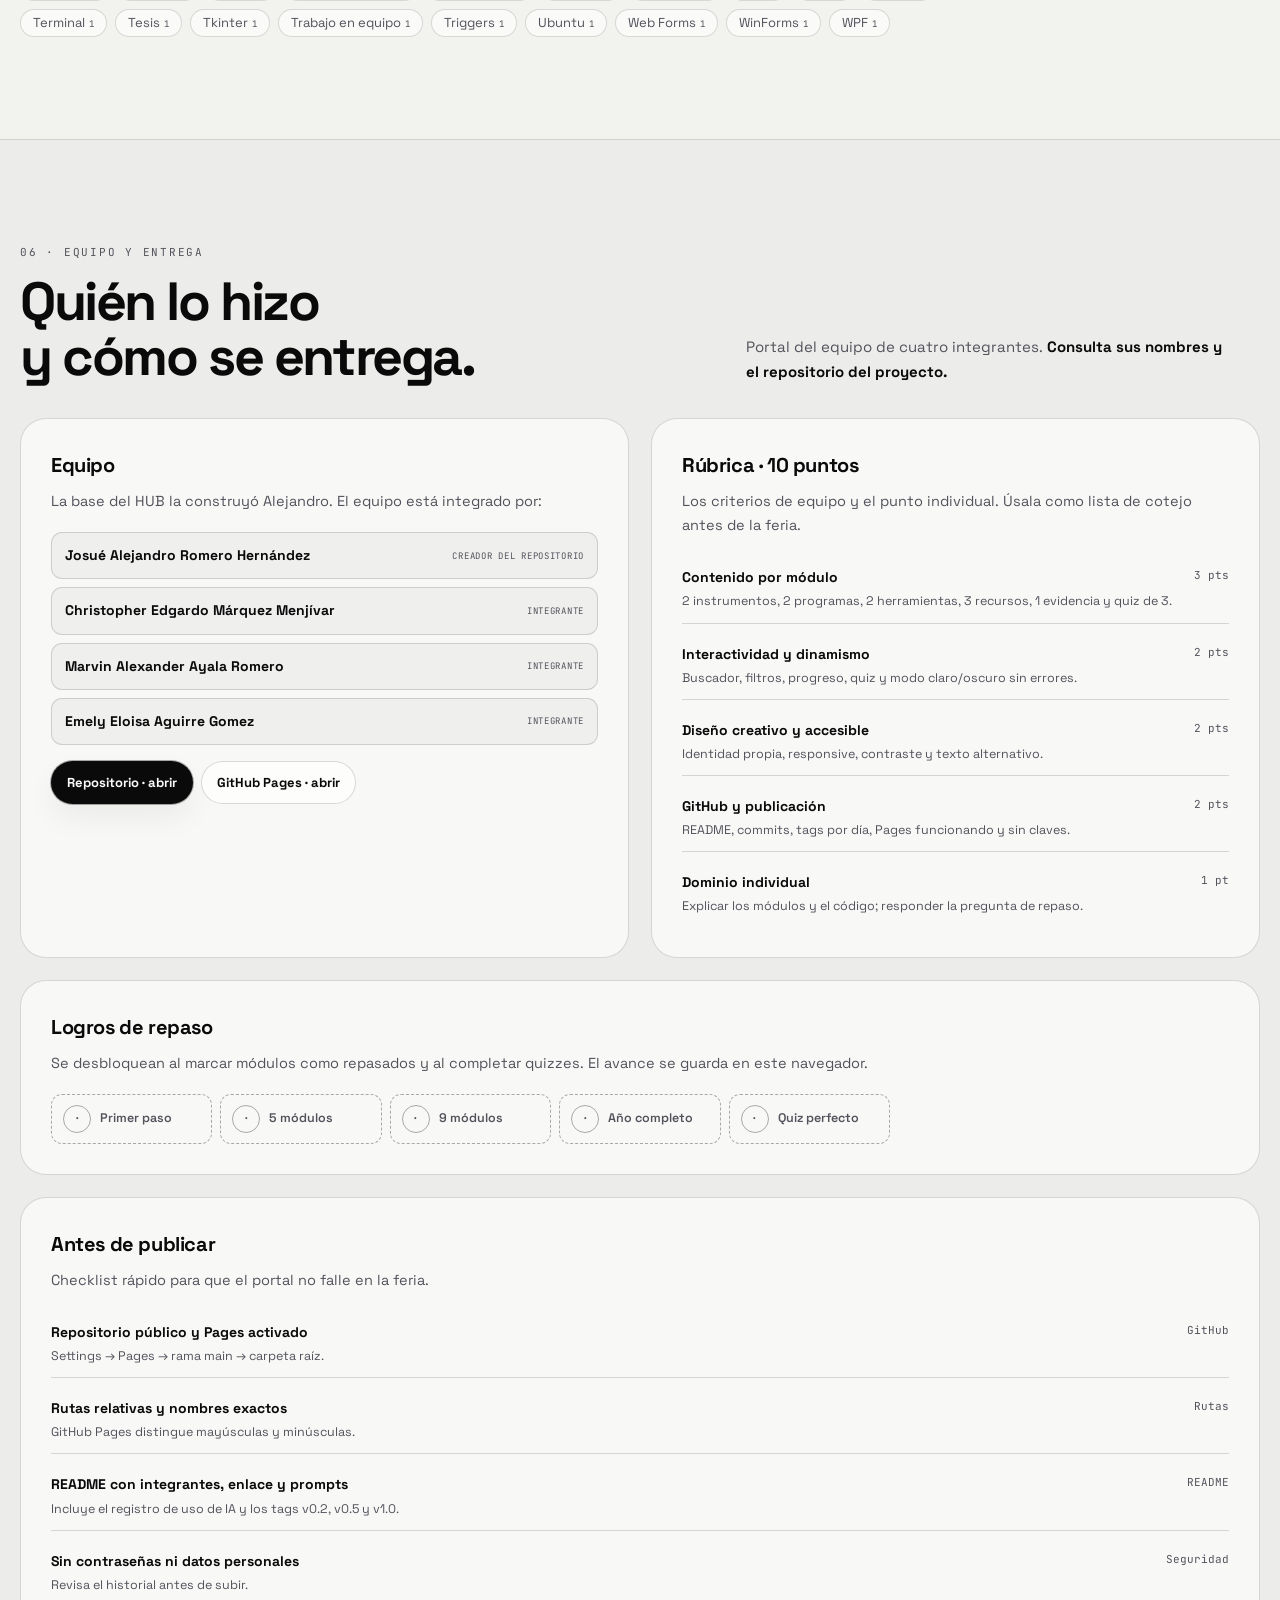
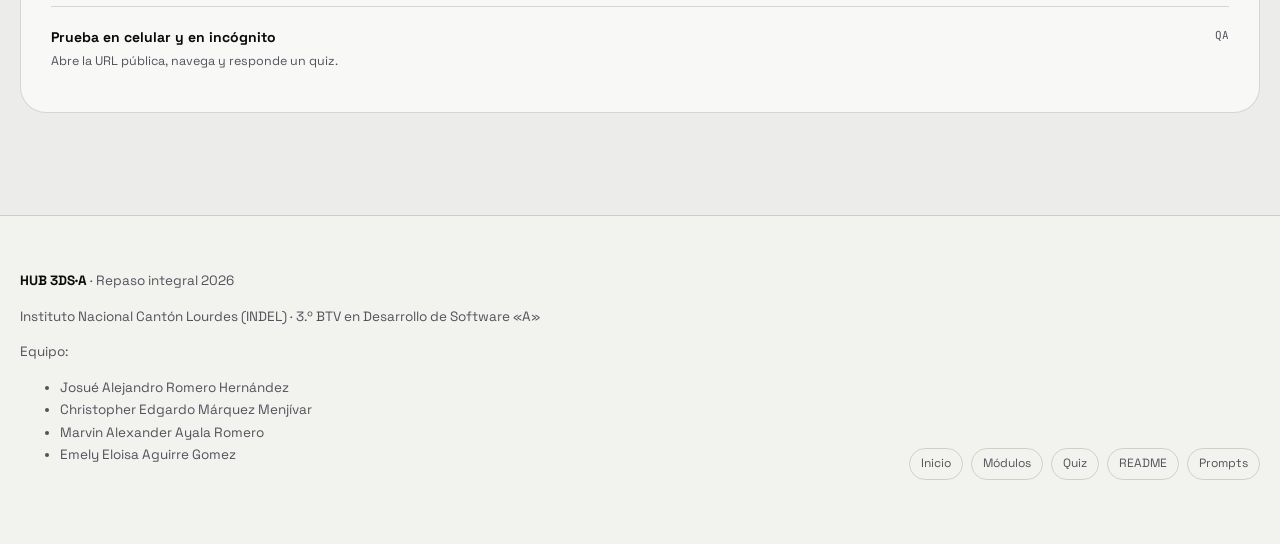
==== commit a3b6bb6a: "style: agranda los medallones con fondo negro translúcido" ====
--- a/index.html
+++ b/index.html
@@ -23,7 +23,7 @@
       } catch (e) { /* sin almacenamiento: se queda en oscuro */ }
     })();
   </script>
-  <link rel="stylesheet" href="css/styles.css?v=20261105.6">
+  <link rel="stylesheet" href="css/styles.css?v=20261105.7">
 </head>
 <body>
   <a class="skip-link" href="#contenido">Saltar al contenido</a>
@@ -303,8 +303,8 @@
 
   <div class="toast" id="toast" role="status" aria-live="polite"></div>
 
-  <script src="data/modulos.js?v=20261105.6"></script>
-  <script src="js/app.js?v=20261105.6"></script>
-  <script src="js/carousel.js?v=20261105.6"></script>
+  <script src="data/modulos.js?v=20261105.7"></script>
+  <script src="js/app.js?v=20261105.7"></script>
+  <script src="js/carousel.js?v=20261105.7"></script>
 </body>
 </html>
--- a/css/styles.css
+++ b/css/styles.css
@@ -616,8 +616,8 @@
 .route-heading h2 { font-size: clamp(2.25rem, 6vw, 4.25rem); margin: 0 0 18px; line-height: 1.05; }
 .route-heading .section-note { margin-inline: auto; }
 .route-relief {
-  --route-axis: clamp(98px, 20vw, 144px);
-  --route-row: 116px;
+  --route-axis: clamp(122px, 23vw, 182px);
+  --route-row: 134px;
   --route-gap: clamp(6px, 2vw, 22px);
   position: relative;
   max-width: 580px;
@@ -635,15 +635,15 @@
   justify-self: center;
   display: grid;
   place-items: center;
-  width: clamp(62px, 12vw, 88px);
+  width: clamp(76px, 15vw, 112px);
   aspect-ratio: 1;
   border-radius: 50%;
   border: 1px solid var(--line-strong);
-  color: var(--ink);
-  background: radial-gradient(circle at 32% 24%, var(--panel-3), transparent 65%), var(--bg-elev);
+  color: #fff;
+  background: radial-gradient(circle at 32% 24%, rgba(255,255,255,.16), transparent 65%), rgba(0,0,0,.72);
   box-shadow: inset 0 0 0 4px var(--panel), inset 0 -5px 8px rgba(0,0,0,.12), 0 8px 14px rgba(0,0,0,.27);
 }
-.route-medallion svg { width: clamp(25px, 4.5vw, 35px); height: clamp(25px, 4.5vw, 35px); }
+.route-medallion svg { width: clamp(29px, 5vw, 43px); height: clamp(29px, 5vw, 43px); }
 .route-capsule {
   grid-area: 1 / 3;
   position: relative;
@@ -670,7 +670,7 @@
 .route-capsule.done .route-code::after { content: " ✓"; font-size: .6em; }
 .route-capsule:hover, .route-capsule:focus-visible { transform: translateY(-3px); border-color: var(--ink); }
 @media (max-width: 540px) {
-  .route-relief { --route-row: 94px; }
+  .route-relief { --route-row: 104px; }
   .route-capsule, .route-step:nth-child(even) .route-capsule { min-height: 44px; padding: 6px; border-radius: 22px; }
 }
 @media (prefers-reduced-motion: no-preference) {
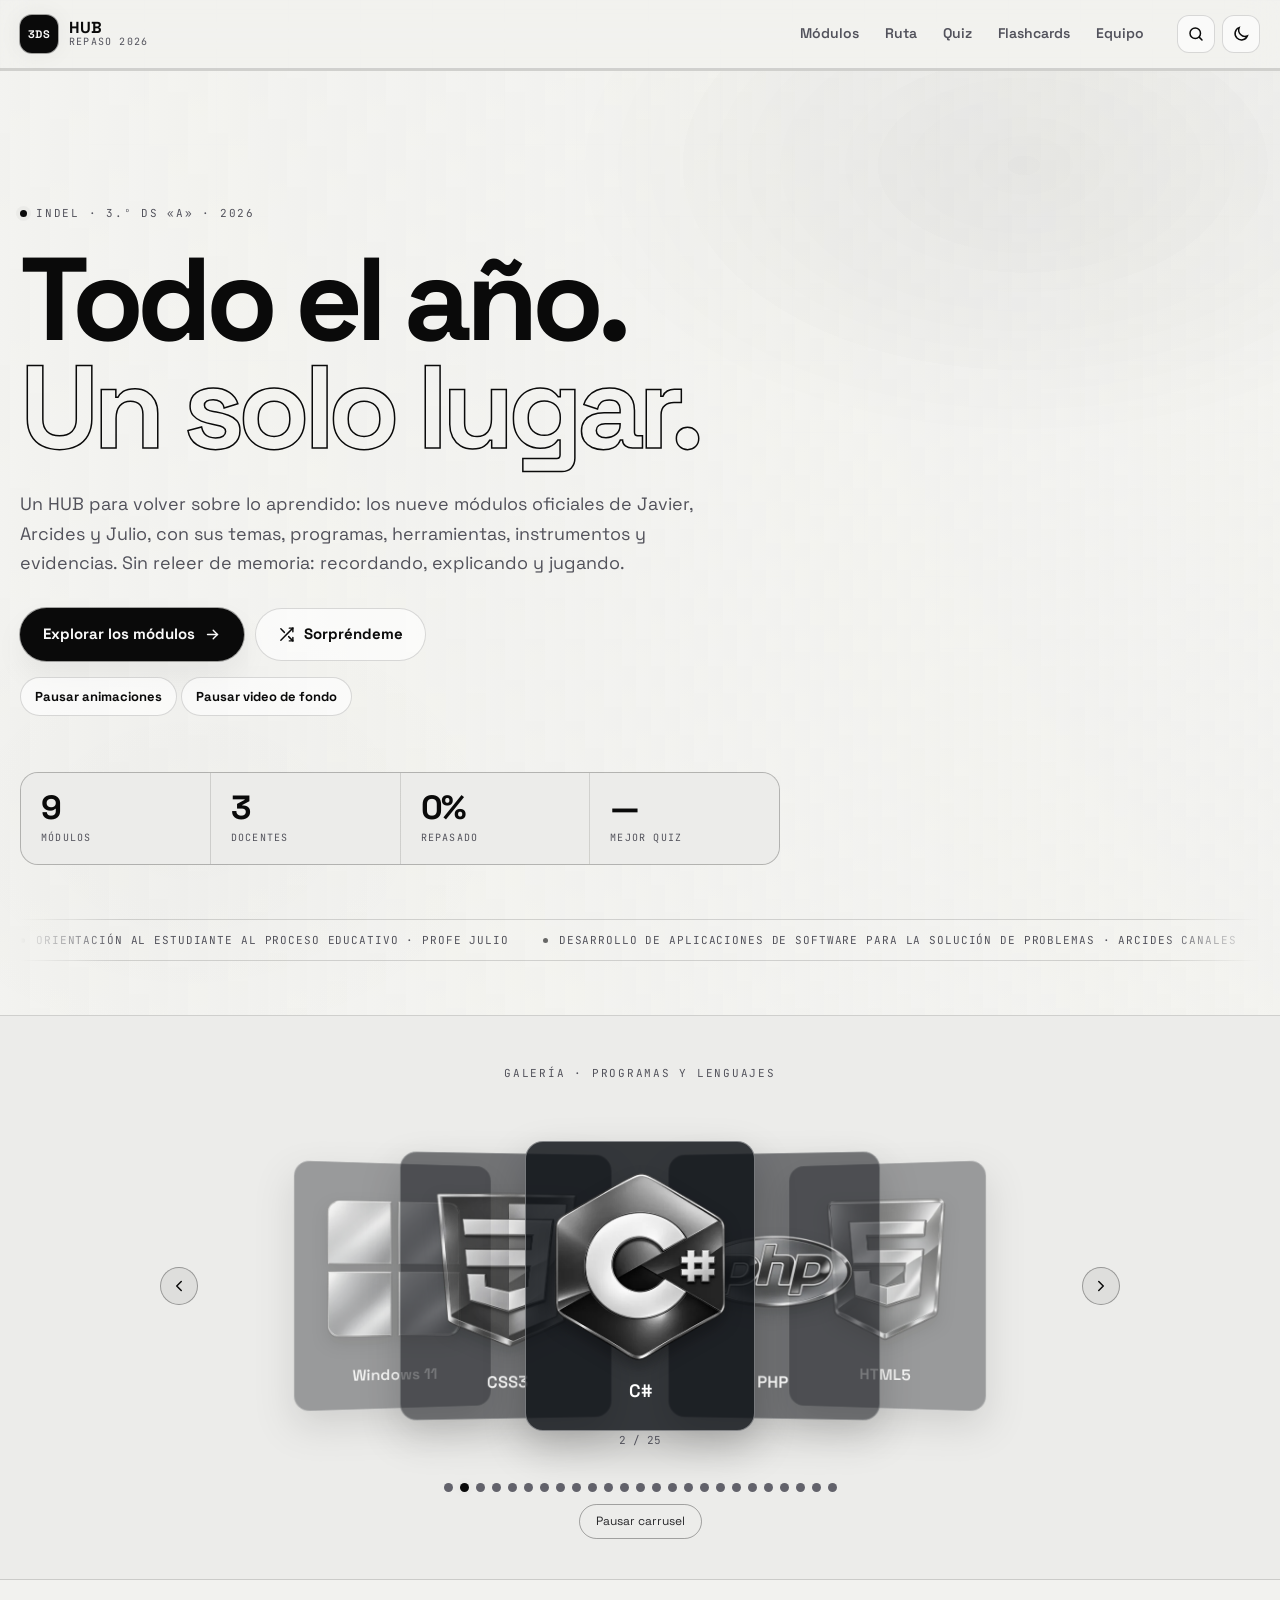
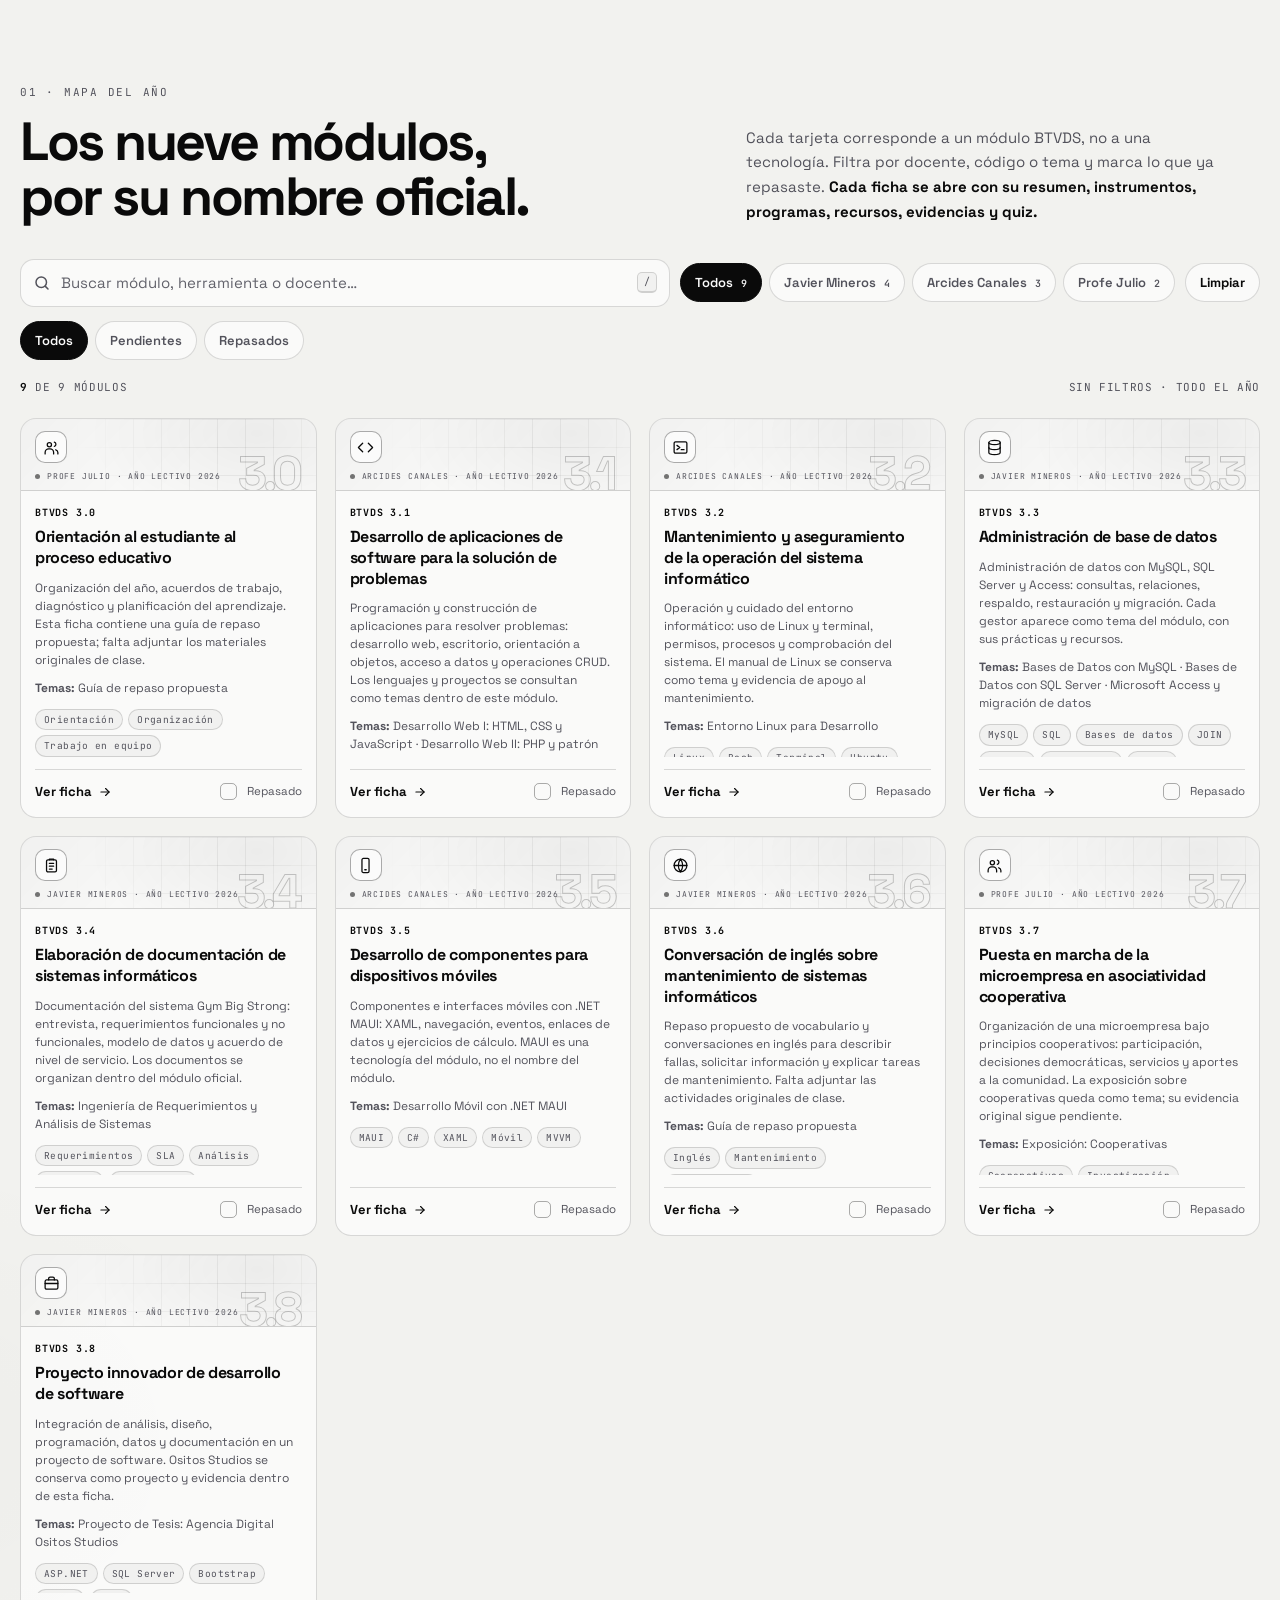
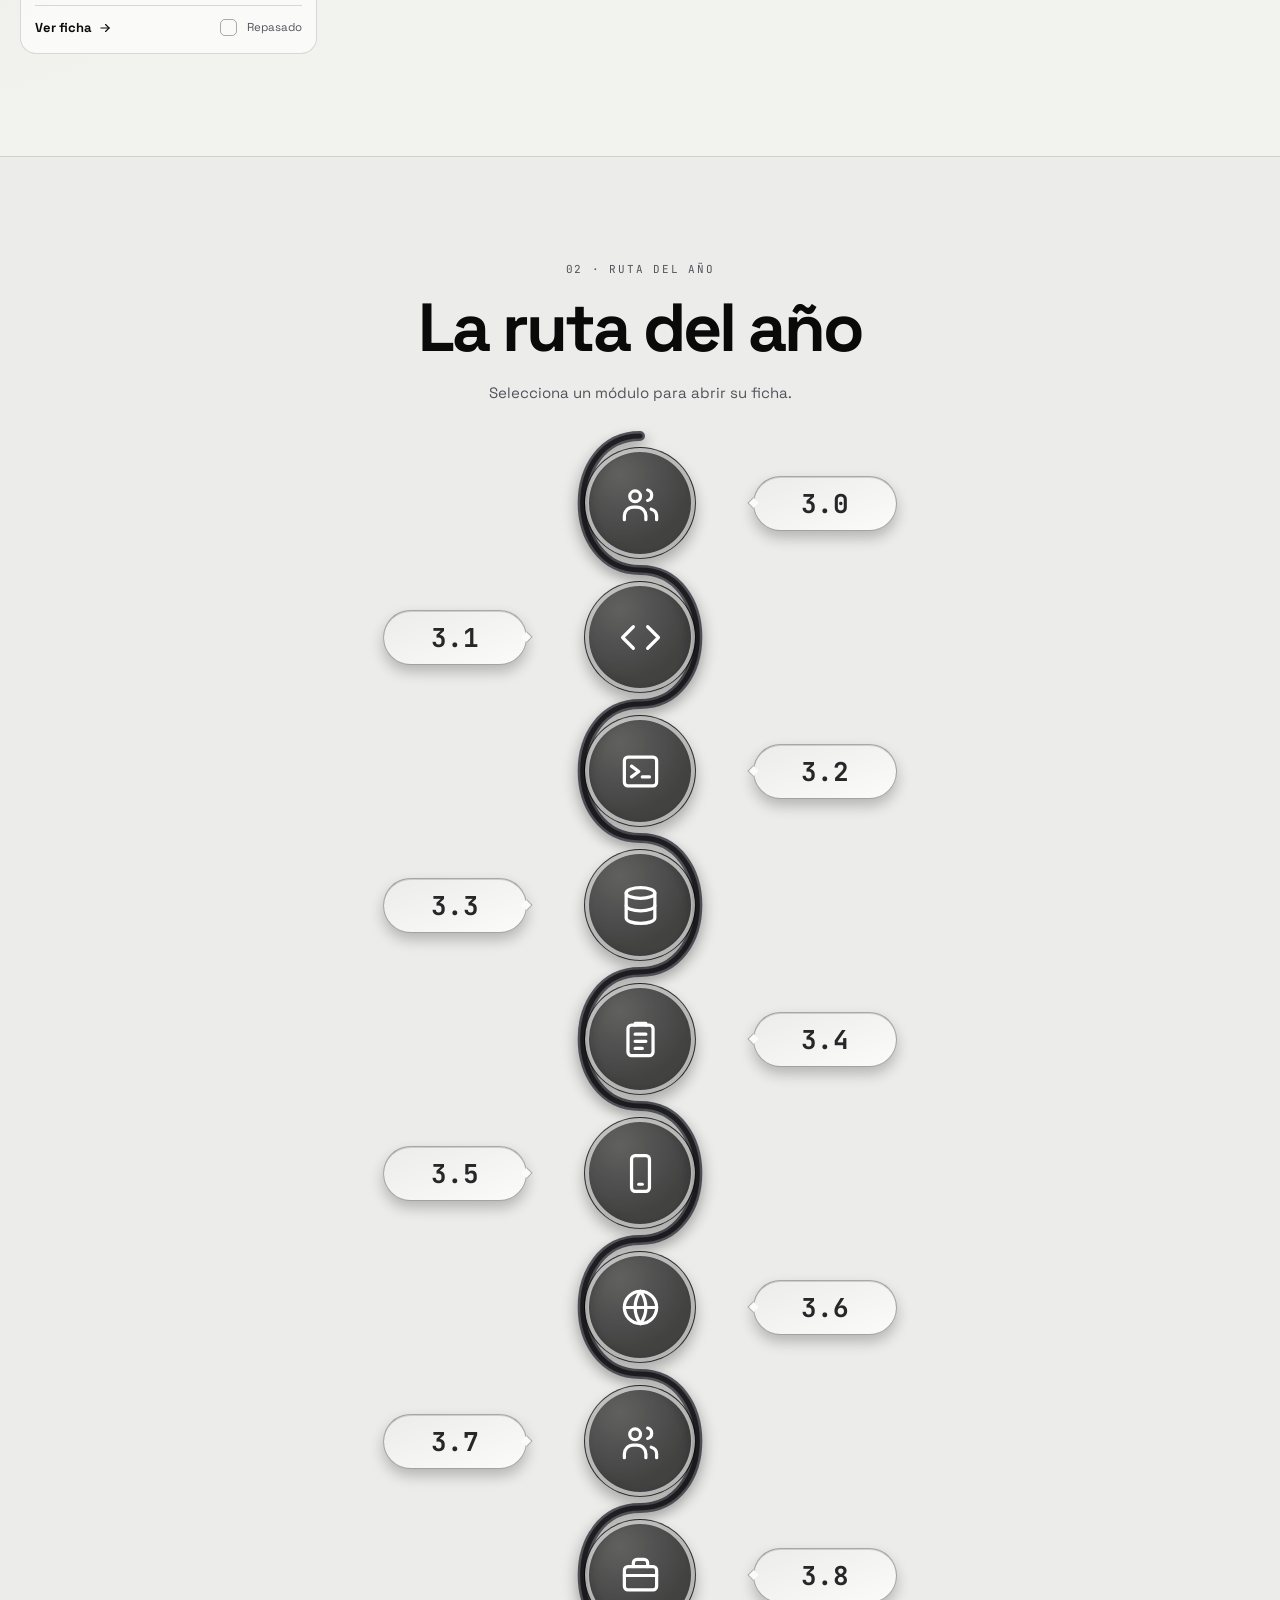
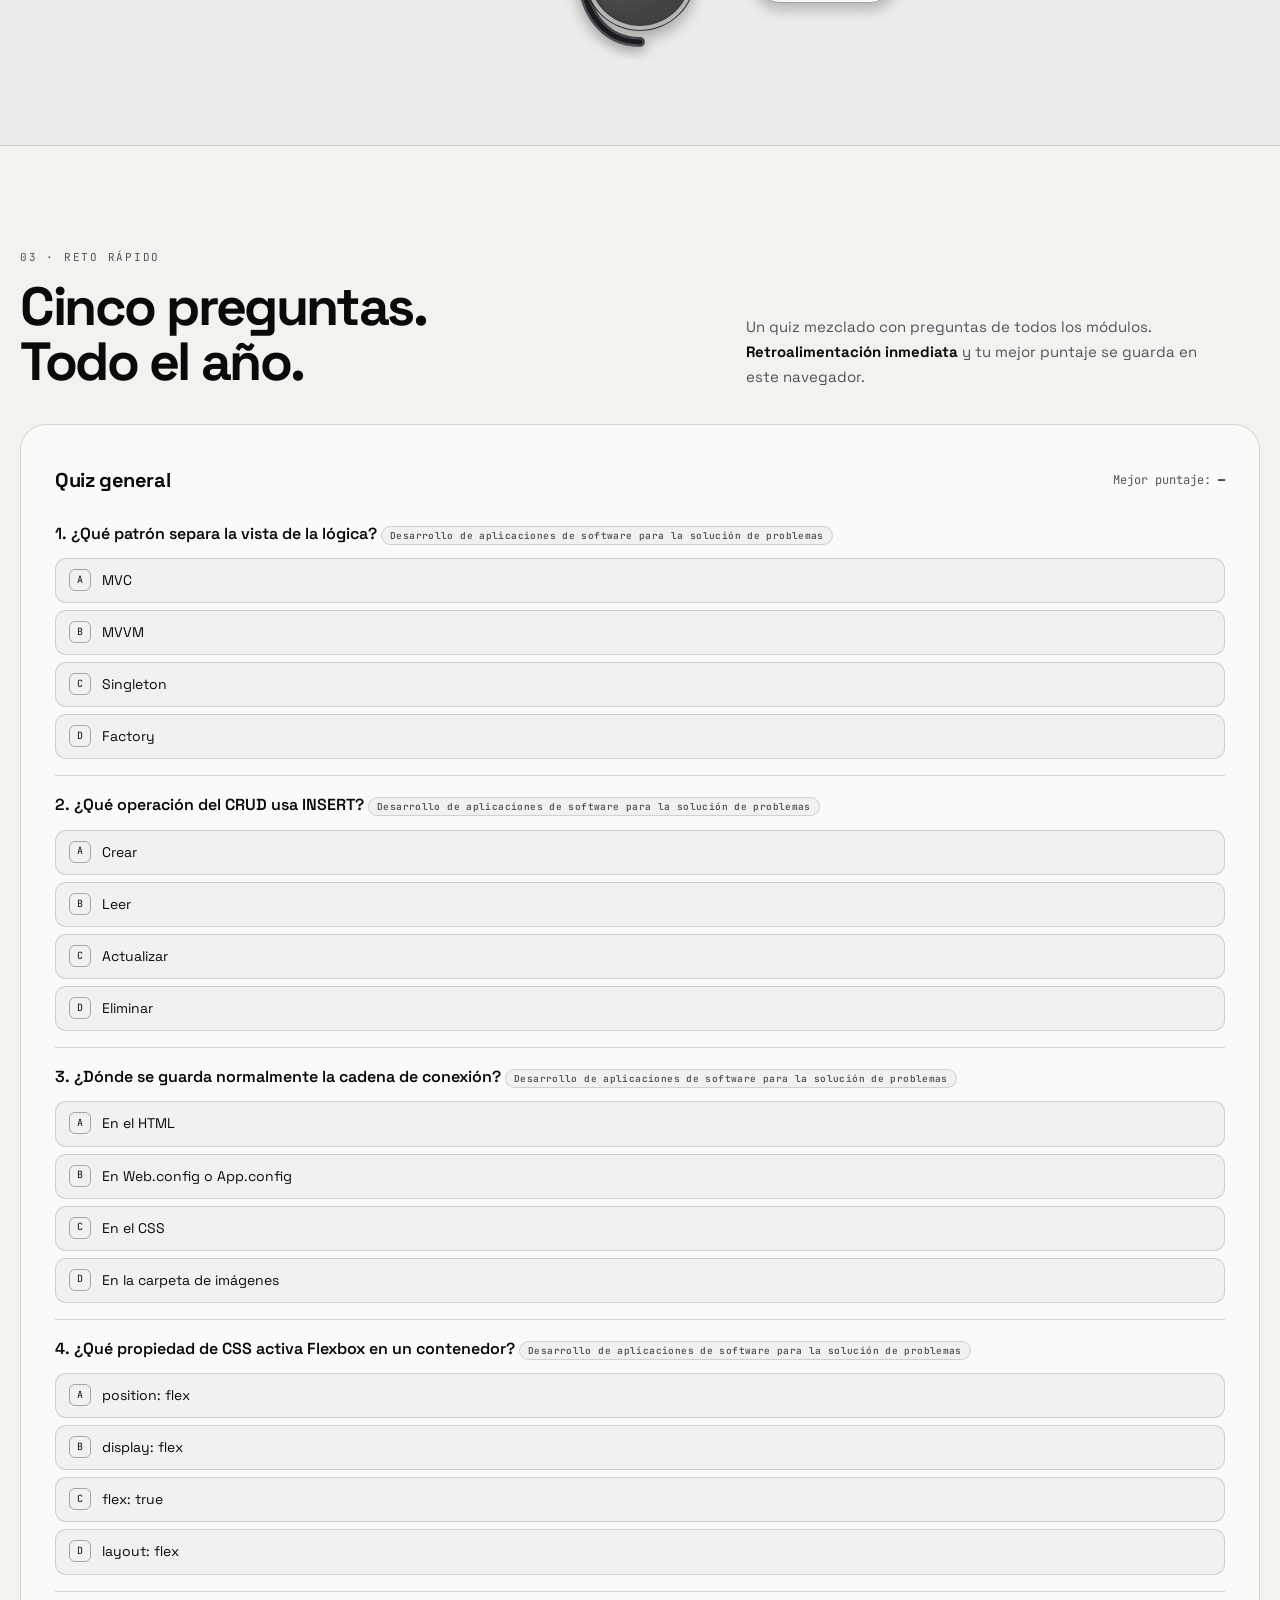
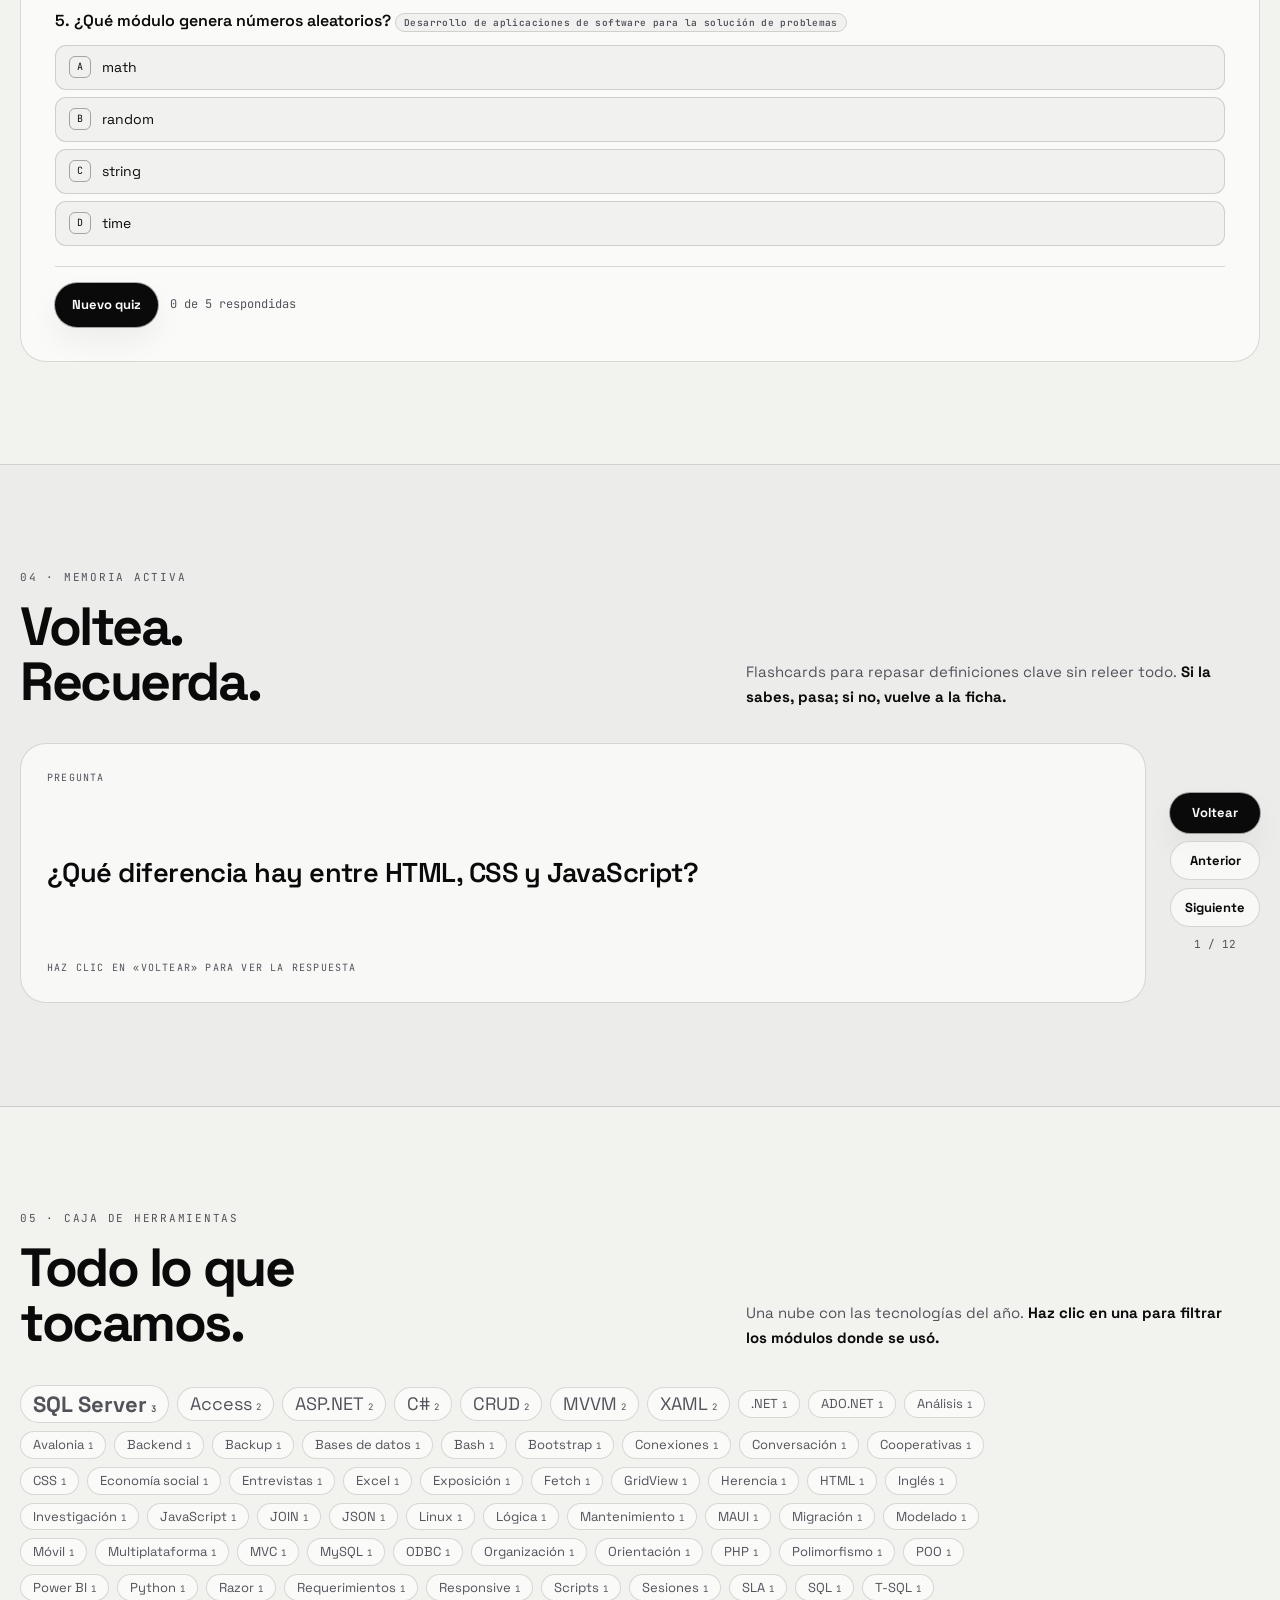
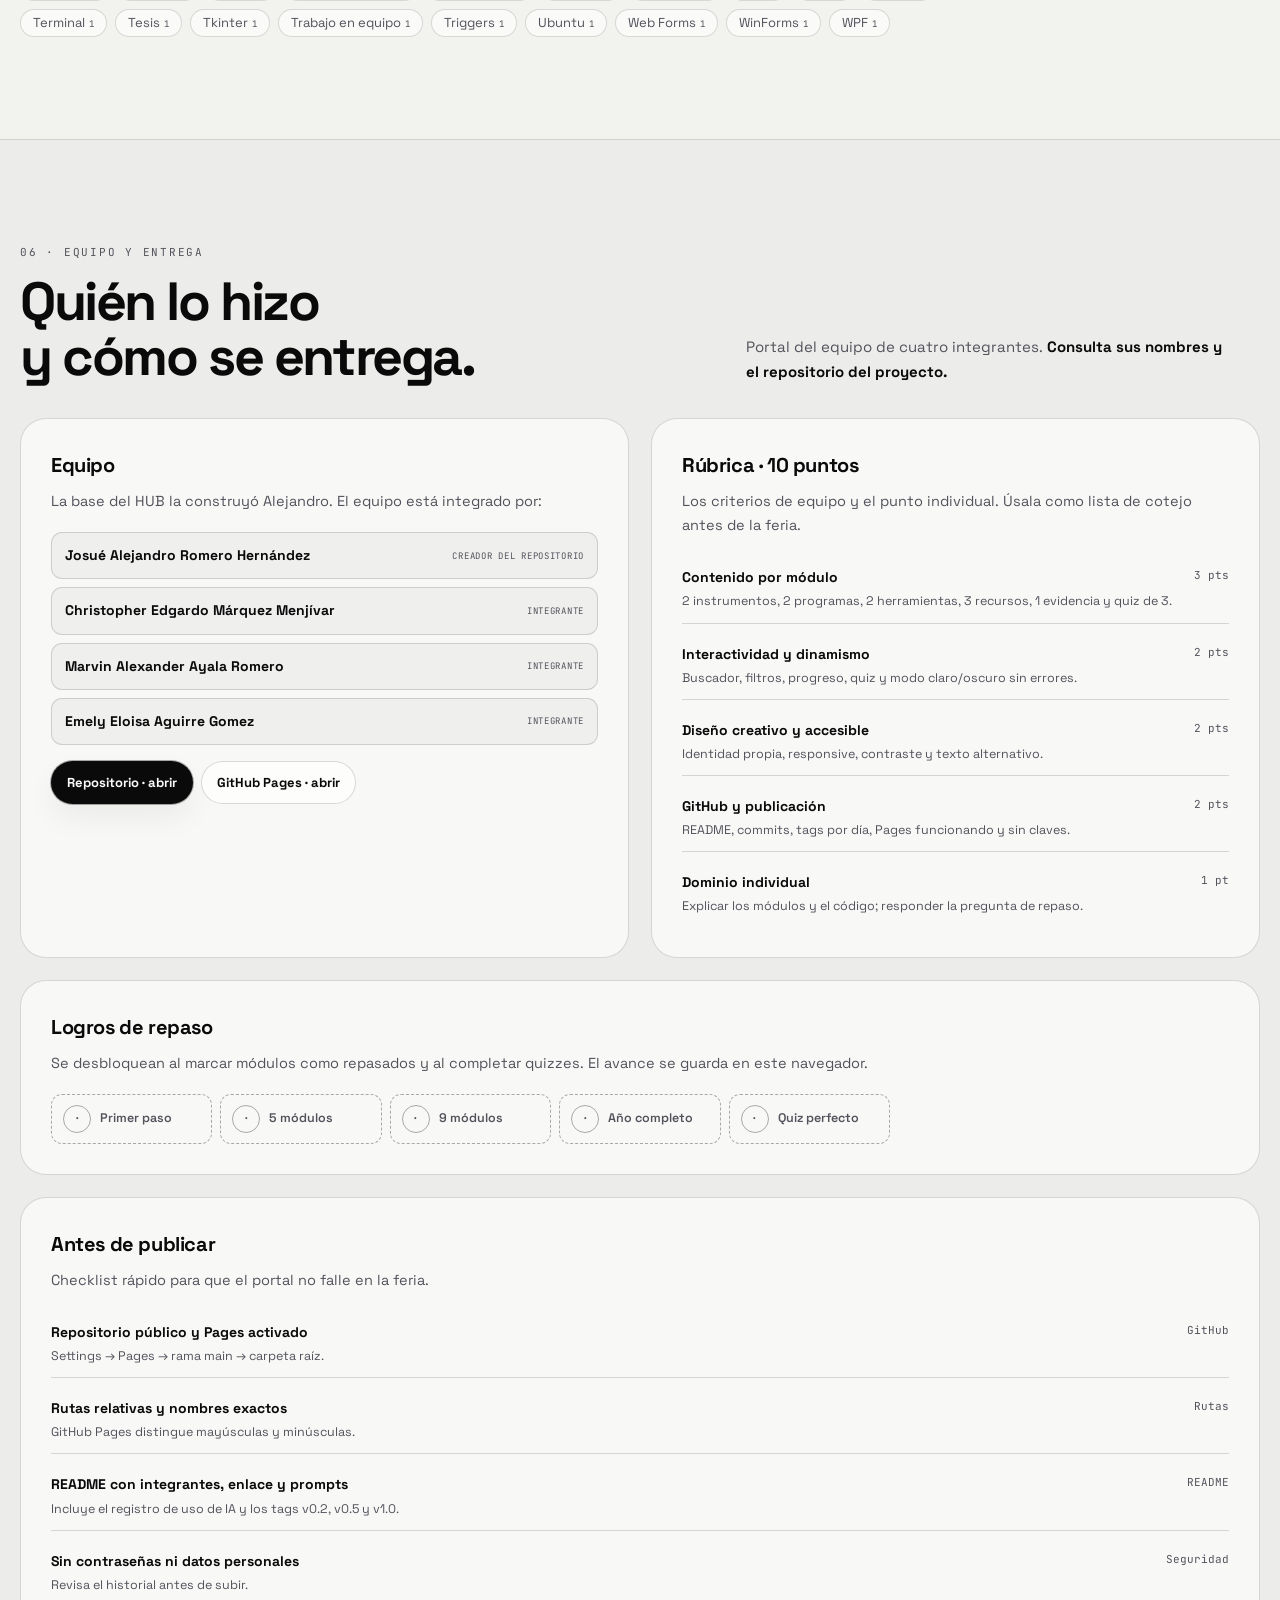
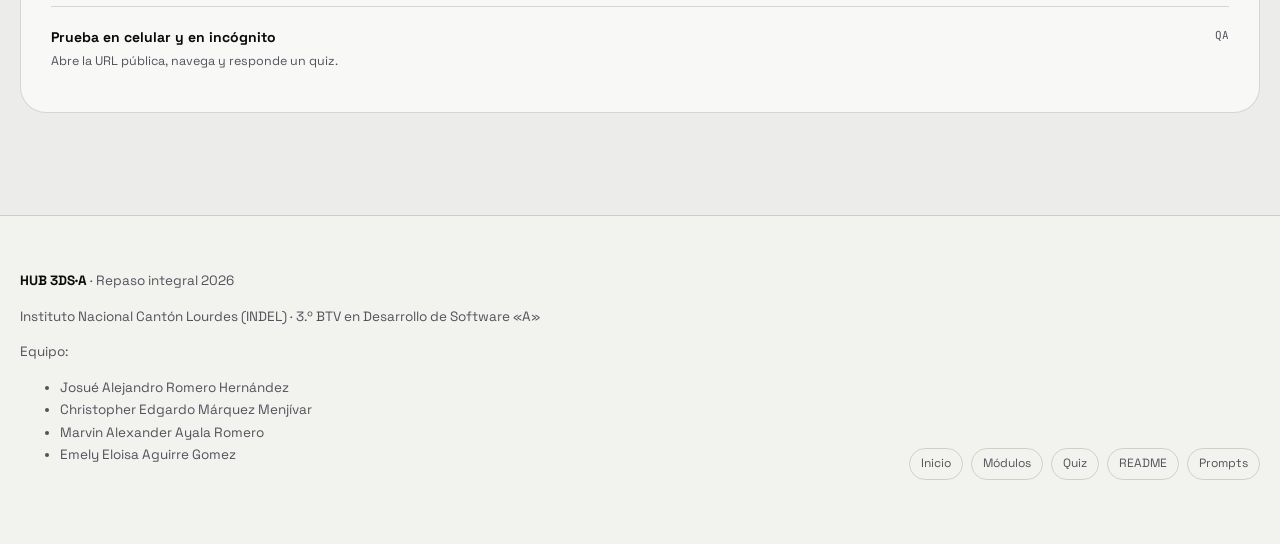
==== commit f8841eda: "fix: revela la curva completa de la ruta" ====
--- a/index.html
+++ b/index.html
@@ -23,7 +23,7 @@
       } catch (e) { /* sin almacenamiento: se queda en oscuro */ }
     })();
   </script>
-  <link rel="stylesheet" href="css/styles.css?v=20261105.7">
+  <link rel="stylesheet" href="css/styles.css?v=20261105.8">
 </head>
 <body>
   <a class="skip-link" href="#contenido">Saltar al contenido</a>
--- a/css/styles.css
+++ b/css/styles.css
@@ -674,10 +674,13 @@
   .route-capsule, .route-step:nth-child(even) .route-capsule { min-height: 44px; padding: 6px; border-radius: 22px; }
 }
 @media (prefers-reduced-motion: no-preference) {
-  #ruta.section-visible .route-curve path { stroke-dasharray: 1; animation: route-draw 1.2s ease-out both; }
+  #ruta.section-visible .route-curve { animation: route-draw 1.2s ease-out; }
   #ruta.section-visible .route-medallion, #ruta.section-visible .route-capsule { animation: route-rise .45s ease-out var(--step-delay) backwards; }
 }
-@keyframes route-draw { from { stroke-dashoffset: 1; } to { stroke-dashoffset: 0; } }
+@keyframes route-draw {
+  from { clip-path: inset(-16px -16px 100%); }
+  to { clip-path: inset(-16px); }
+}
 @keyframes route-rise { from { opacity: 0; translate: 0 8px; } to { opacity: 1; translate: 0 0; } }
 @media (prefers-reduced-motion: reduce) { .route-capsule { transition: none; } .route-capsule:hover, .route-capsule:focus-visible { transform: none; } }
 
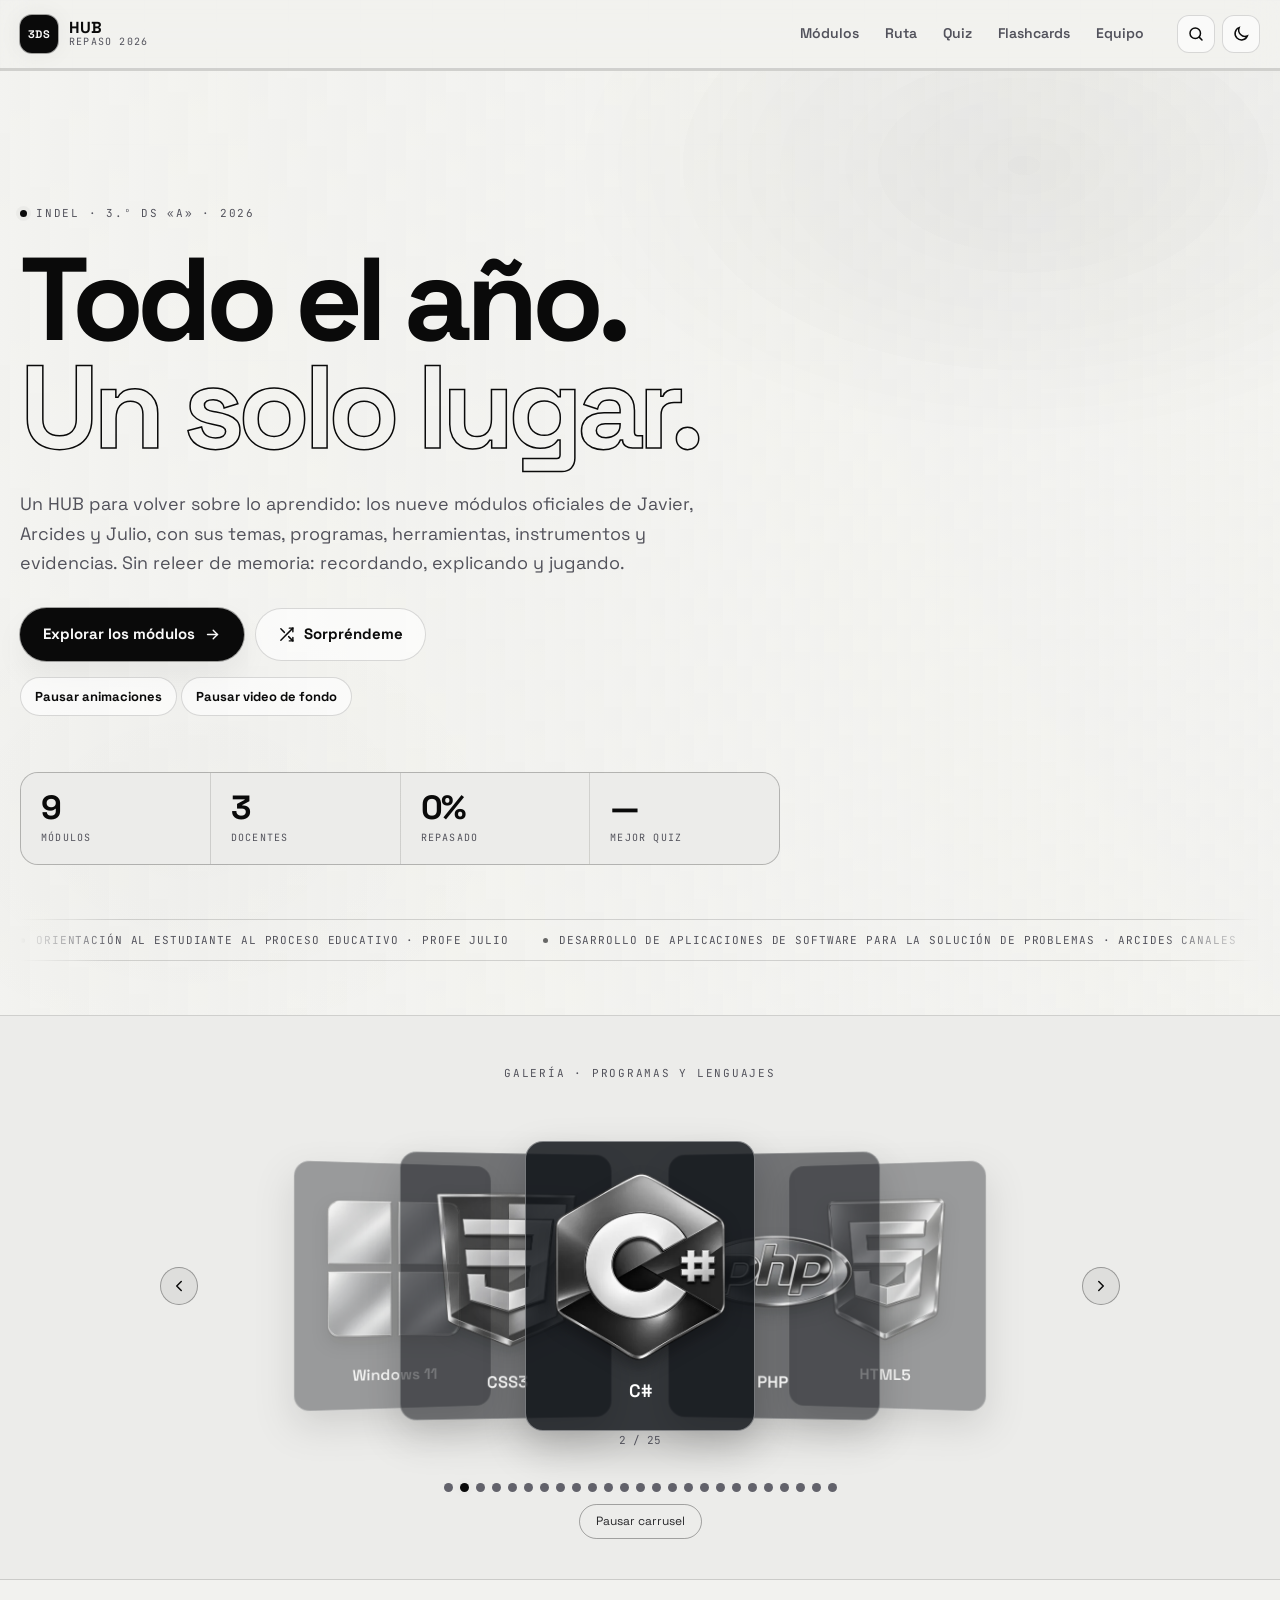
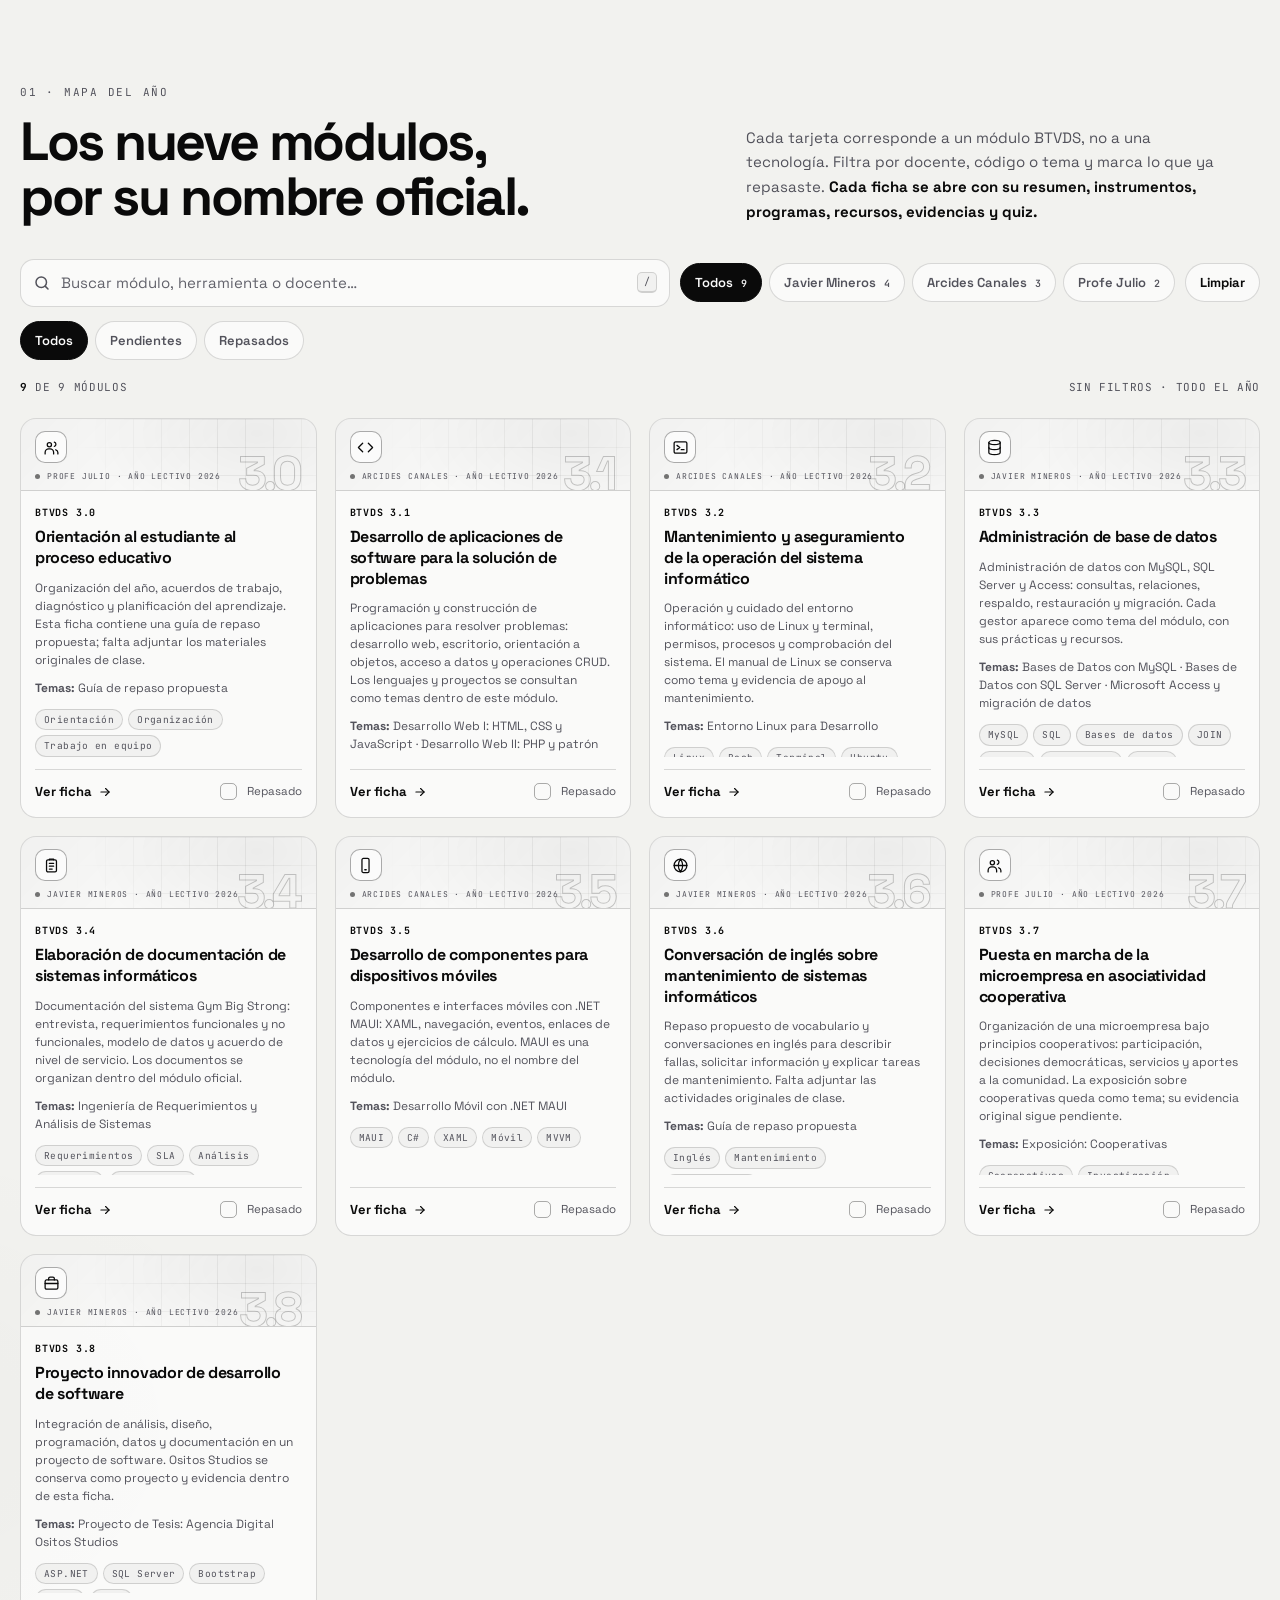
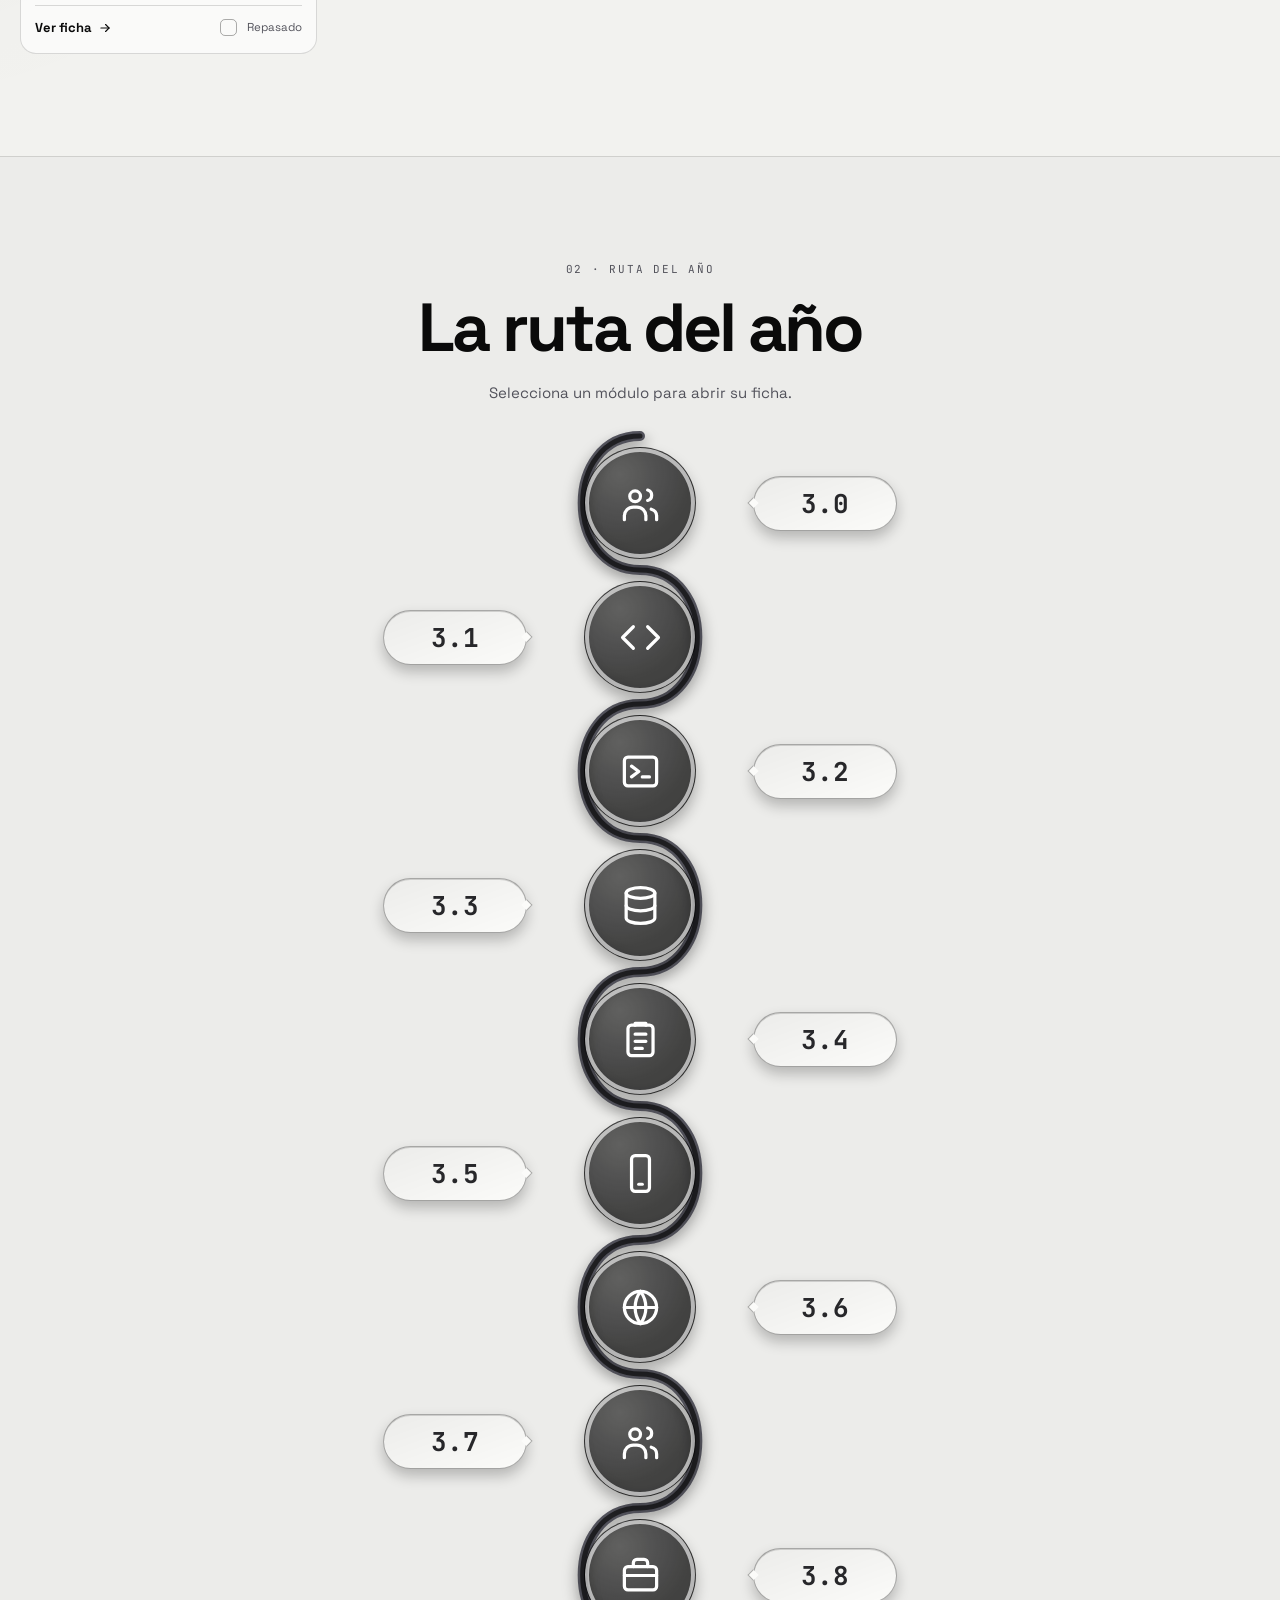
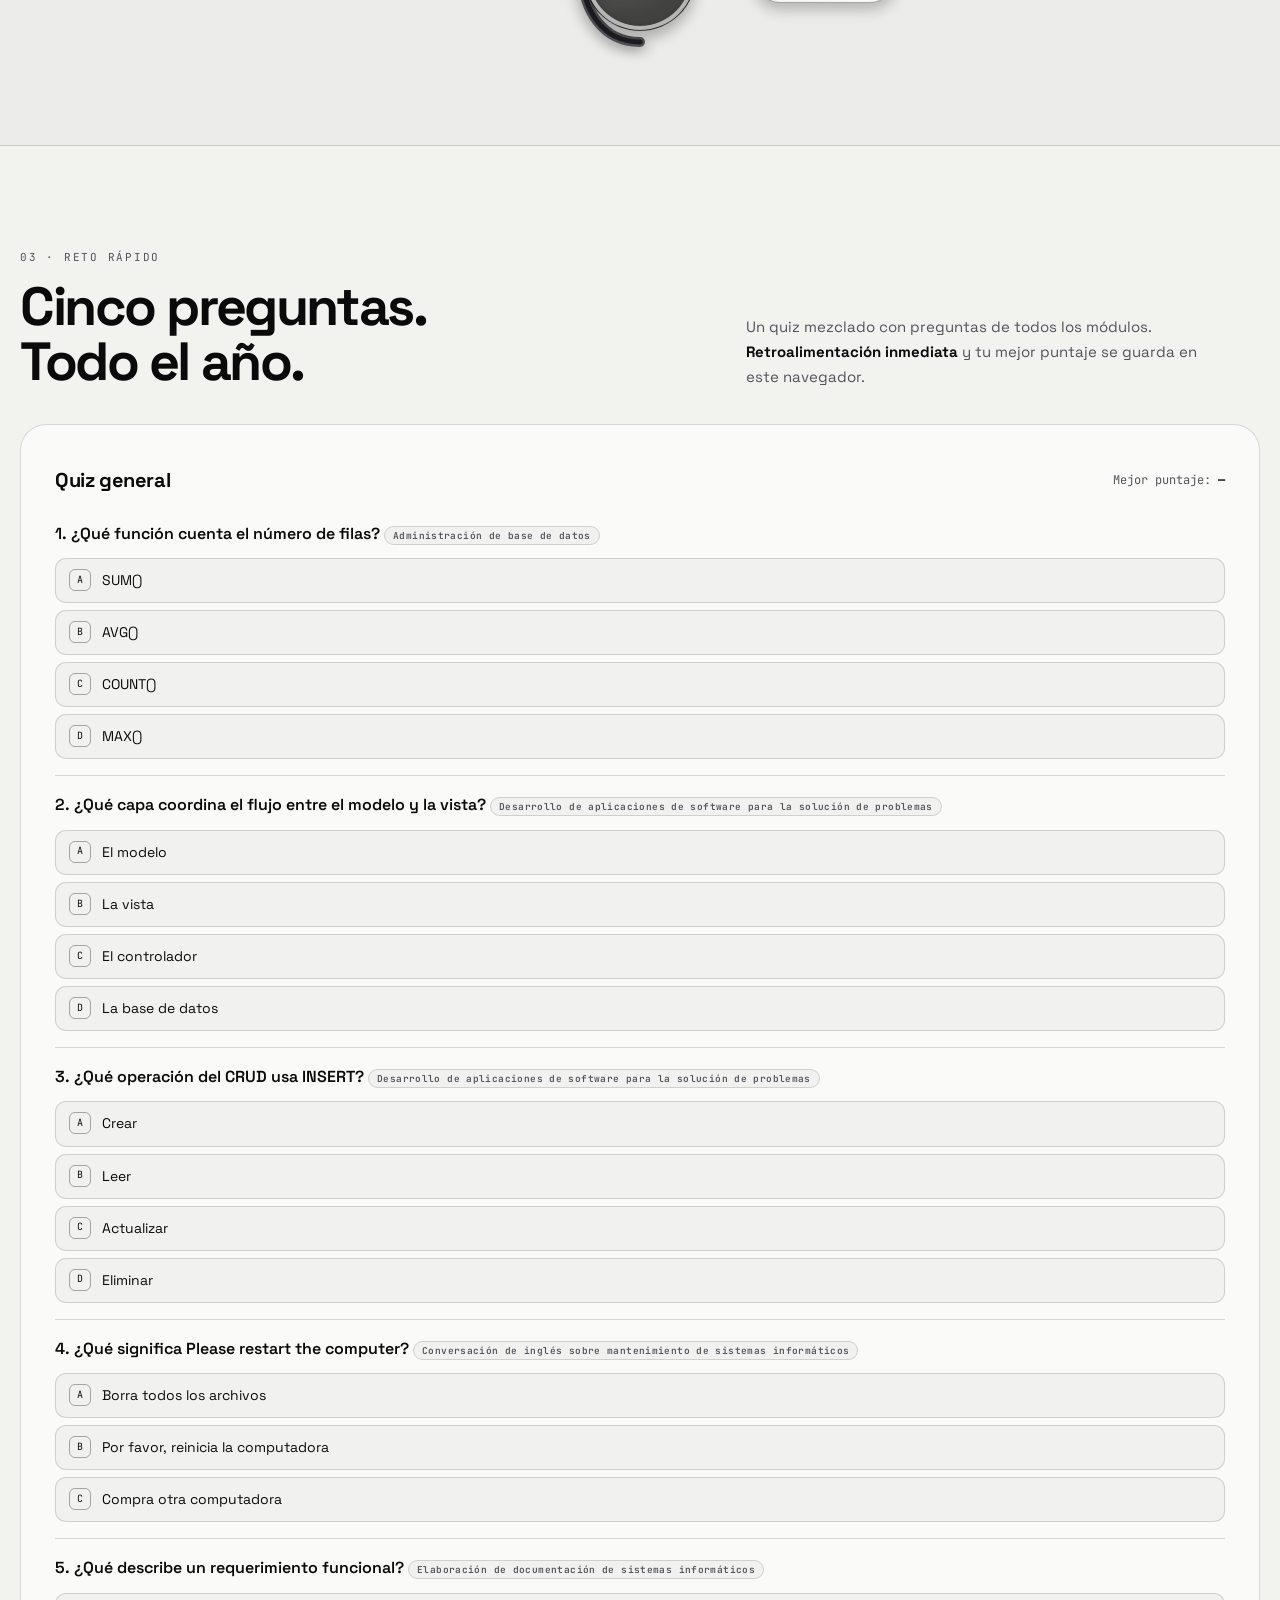
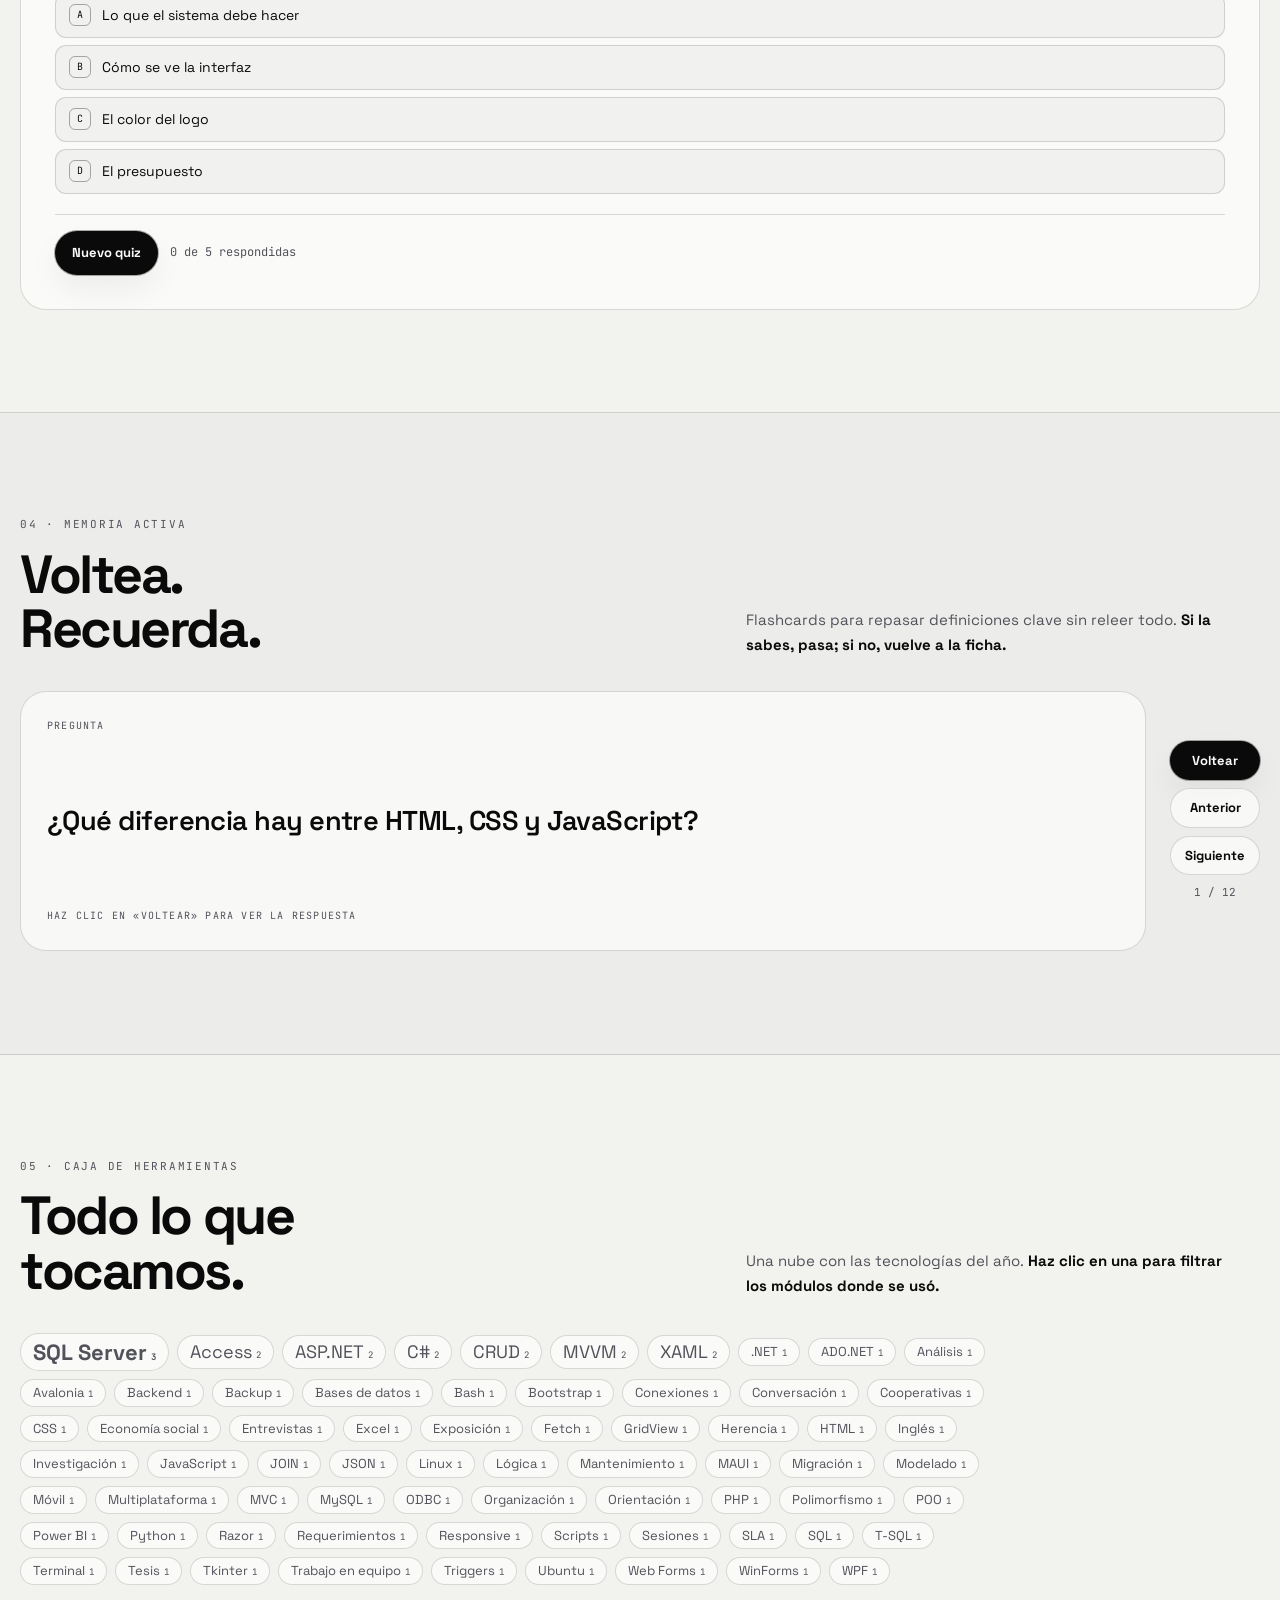
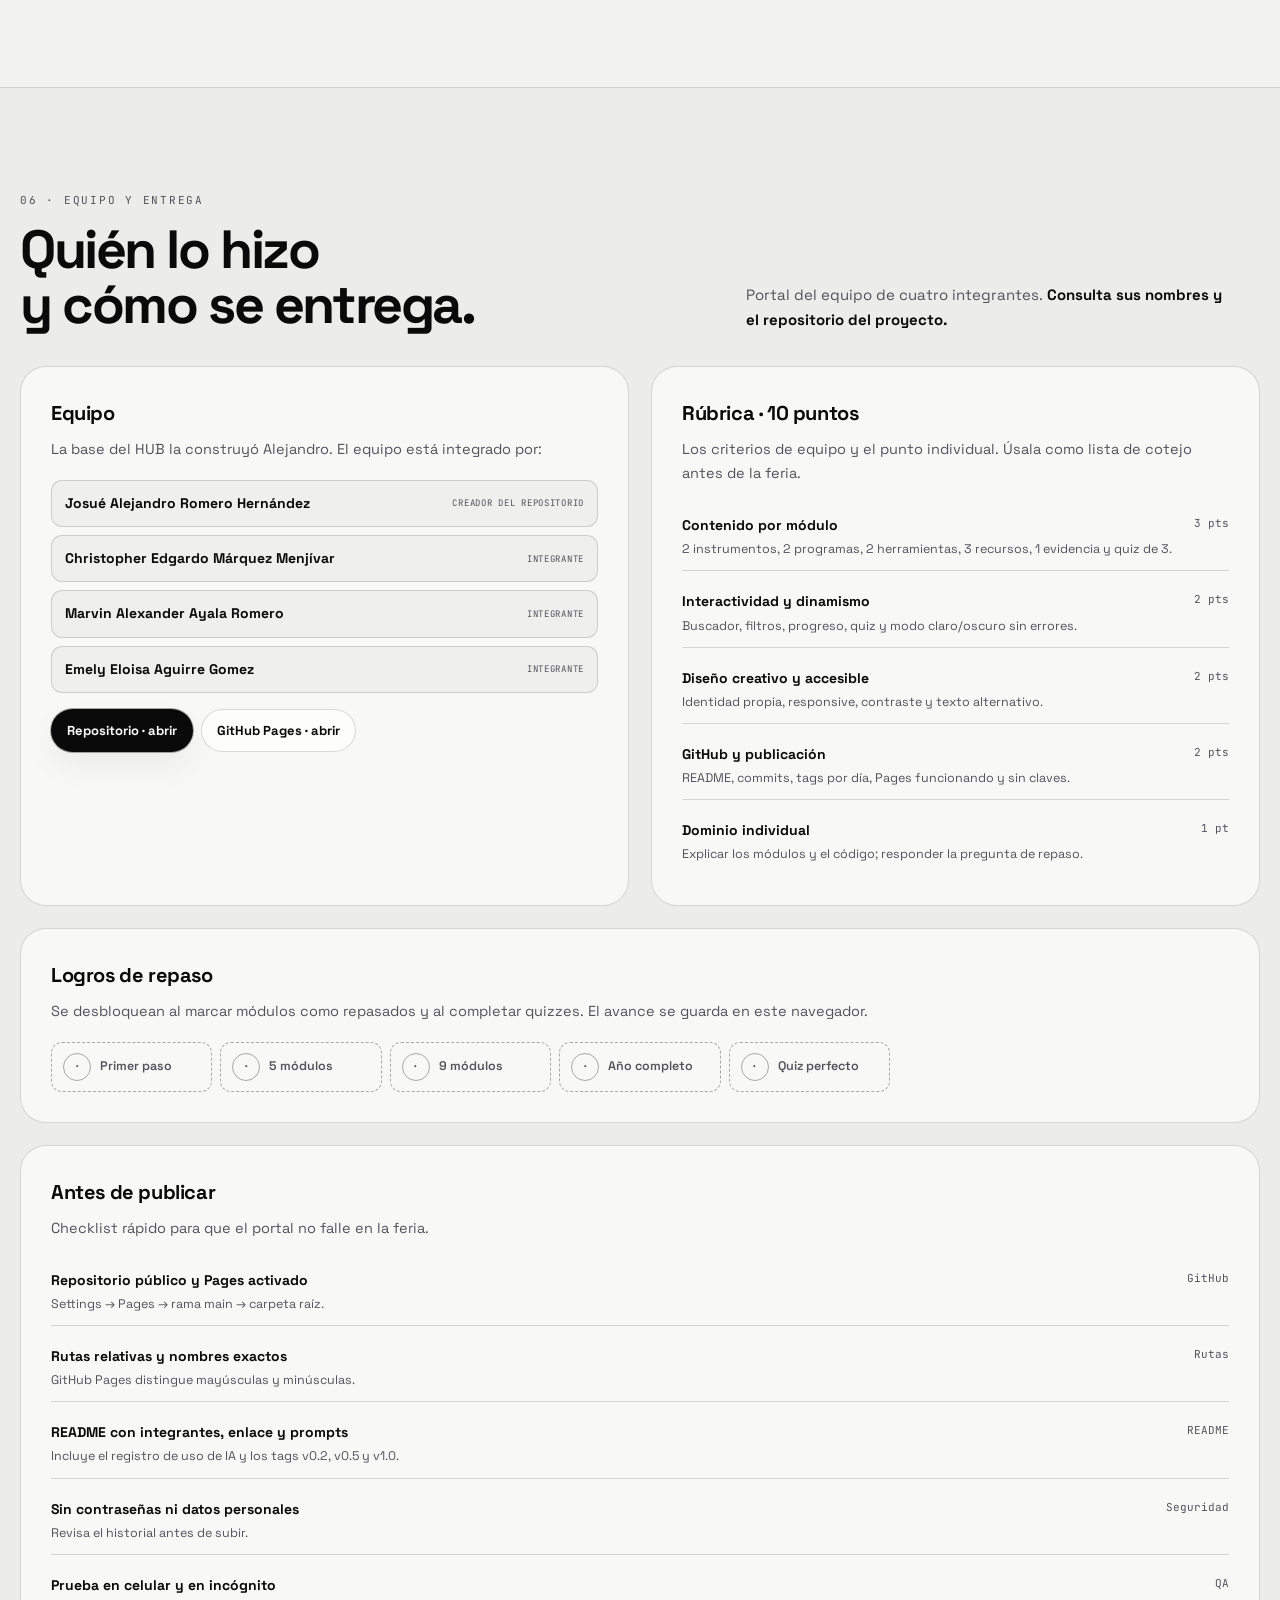
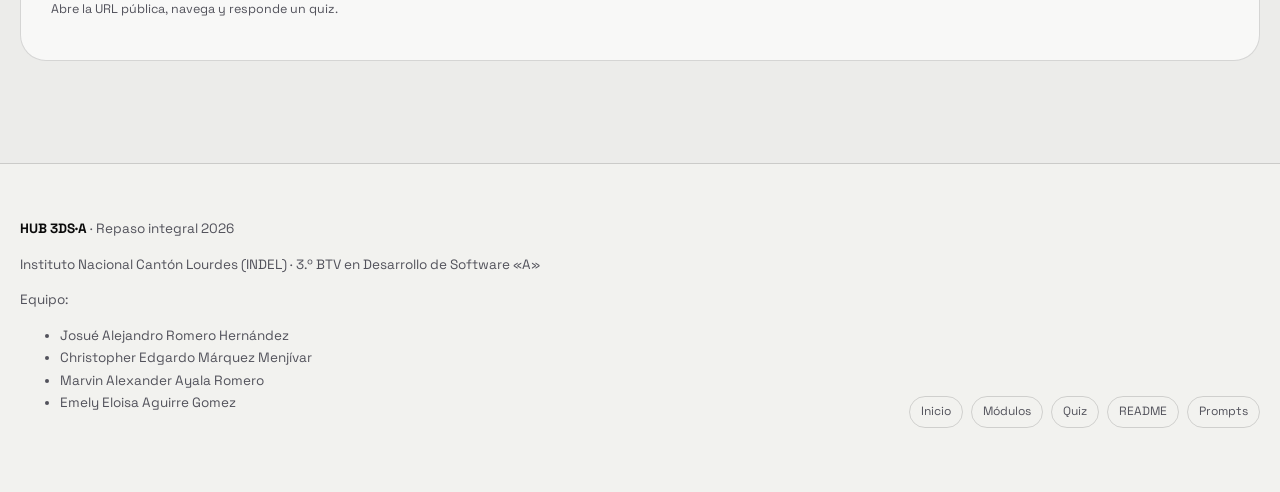
==== commit 33d967cf: "feat: muestra una bienvenida translúcida al cargar" ====
--- a/index.html
+++ b/index.html
@@ -23,9 +23,12 @@
       } catch (e) { /* sin almacenamiento: se queda en oscuro */ }
     })();
   </script>
-  <link rel="stylesheet" href="css/styles.css?v=20261105.8">
+  <link rel="stylesheet" href="css/styles.css?v=20261105.9">
 </head>
 <body>
+  <div class="welcome-intro" aria-hidden="true">
+    <img src="assets/bienvenida.gif" alt="" width="498" height="281" fetchpriority="high">
+  </div>
   <a class="skip-link" href="#contenido">Saltar al contenido</a>
 
   <header class="topbar">
--- a/css/styles.css
+++ b/css/styles.css
@@ -1320,3 +1320,24 @@
 @media (hover: none) { .card:hover { transform: none; } }
 @media (prefers-reduced-motion: reduce) { main, .card, .nav.is-open { animation: none !important; } .section-enter { opacity: 1; transform: none; transition: none; } .card:hover, .card:active { transform: none; } }
 @media print { .card { height: auto; } .card-copy { overflow: visible; } .section-enter { opacity: 1; transform: none; } }
+
+
+/* Bienvenida superpuesta. Mantiene visible e interactiva la página. */
+.welcome-intro { display: none; }
+@media (prefers-reduced-motion: no-preference) {
+  .welcome-intro {
+    position: fixed;
+    inset: 0;
+    z-index: 1000;
+    display: grid;
+    place-items: center;
+    background: #050505;
+    pointer-events: none;
+    animation: welcome-intro-out 7.5s linear both;
+  }
+  .welcome-intro img { width: 100%; height: 100%; object-fit: contain; }
+}
+@keyframes welcome-intro-out {
+  0%, 92% { opacity: .64; visibility: visible; }
+  100% { opacity: 0; visibility: hidden; }
+}
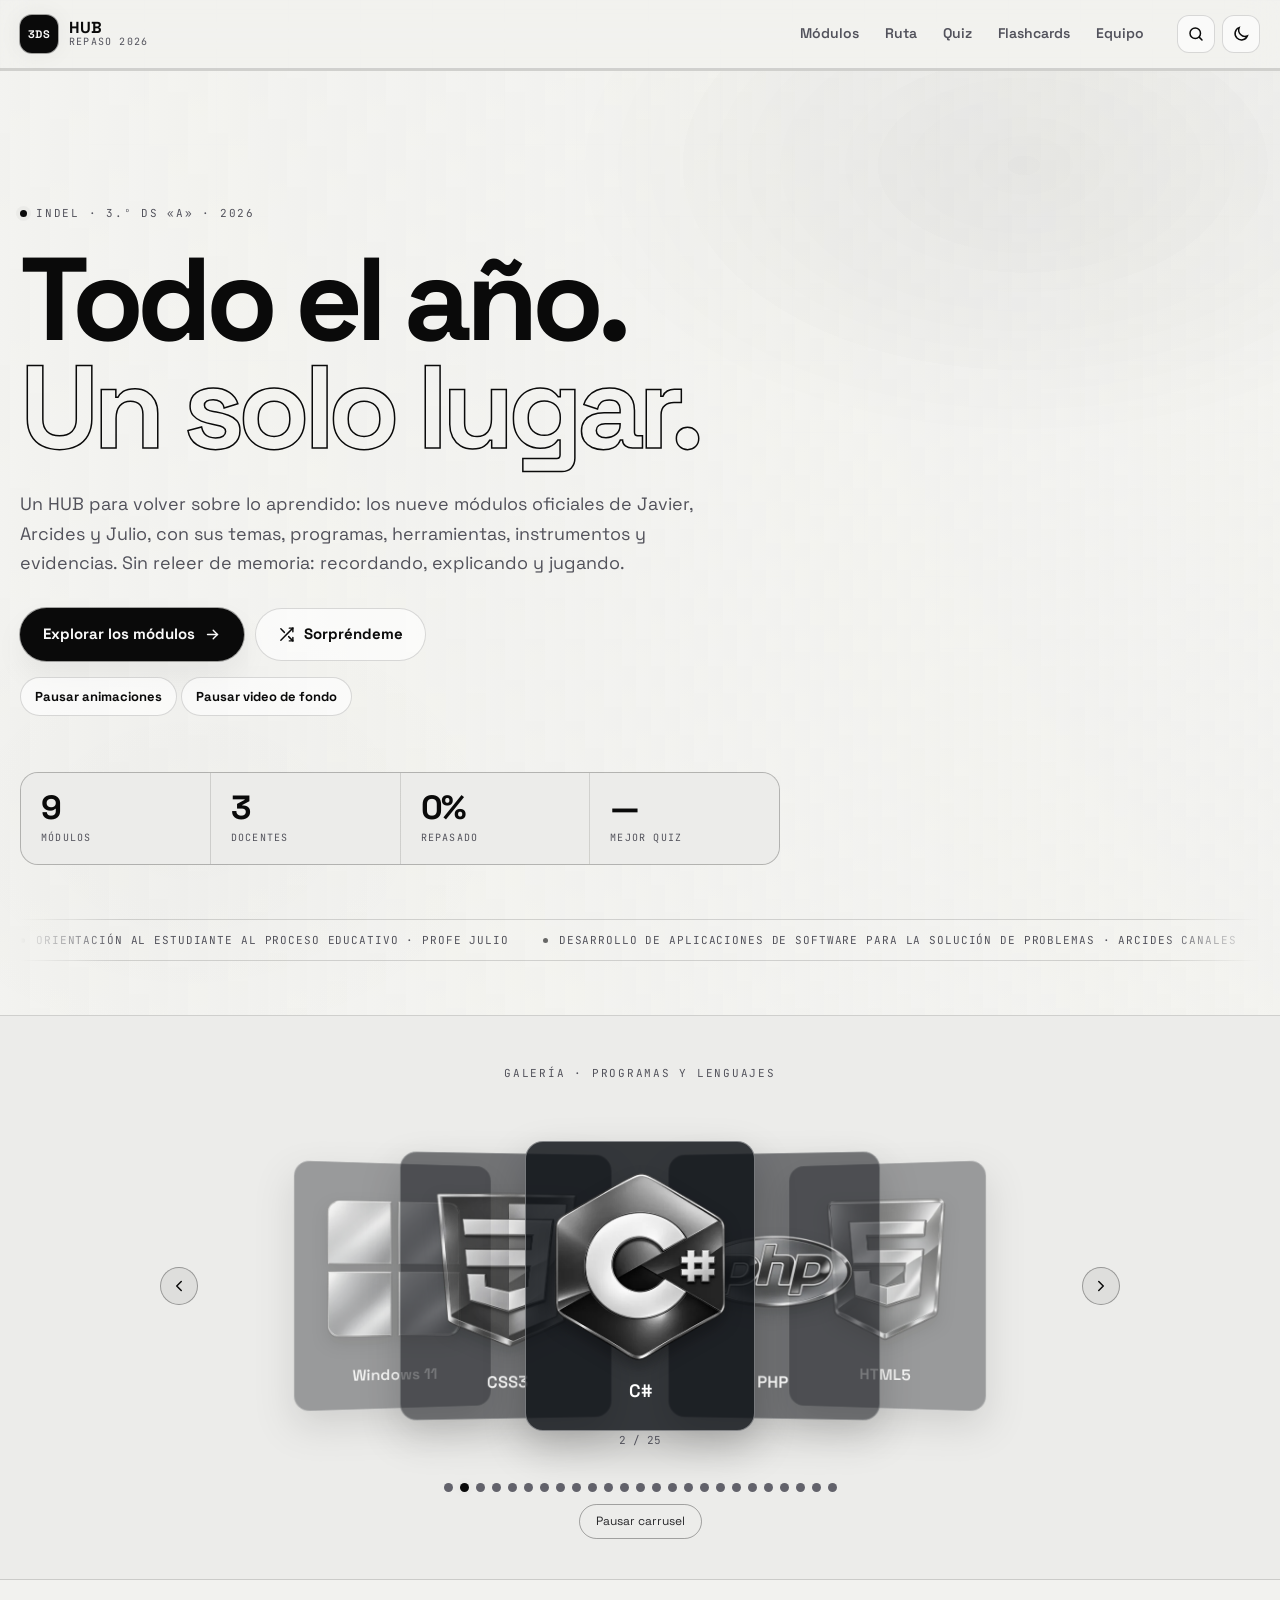
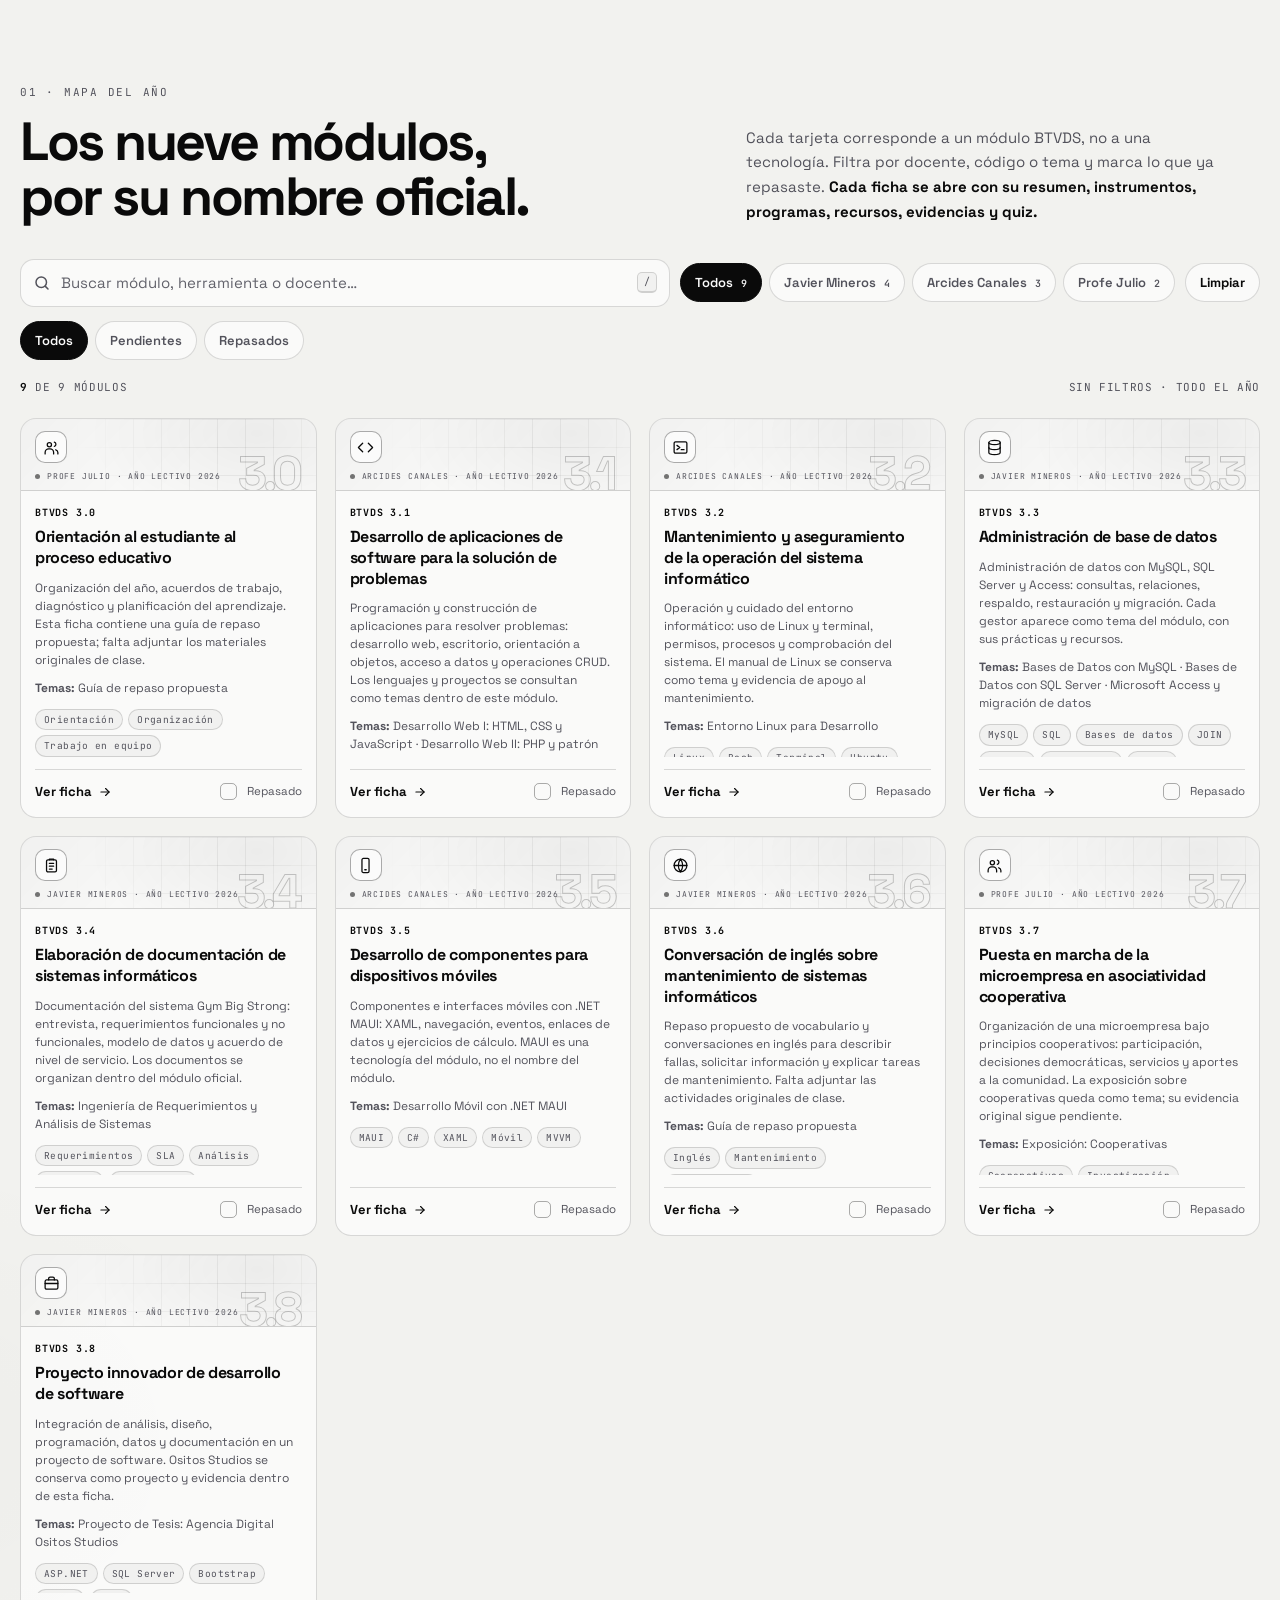
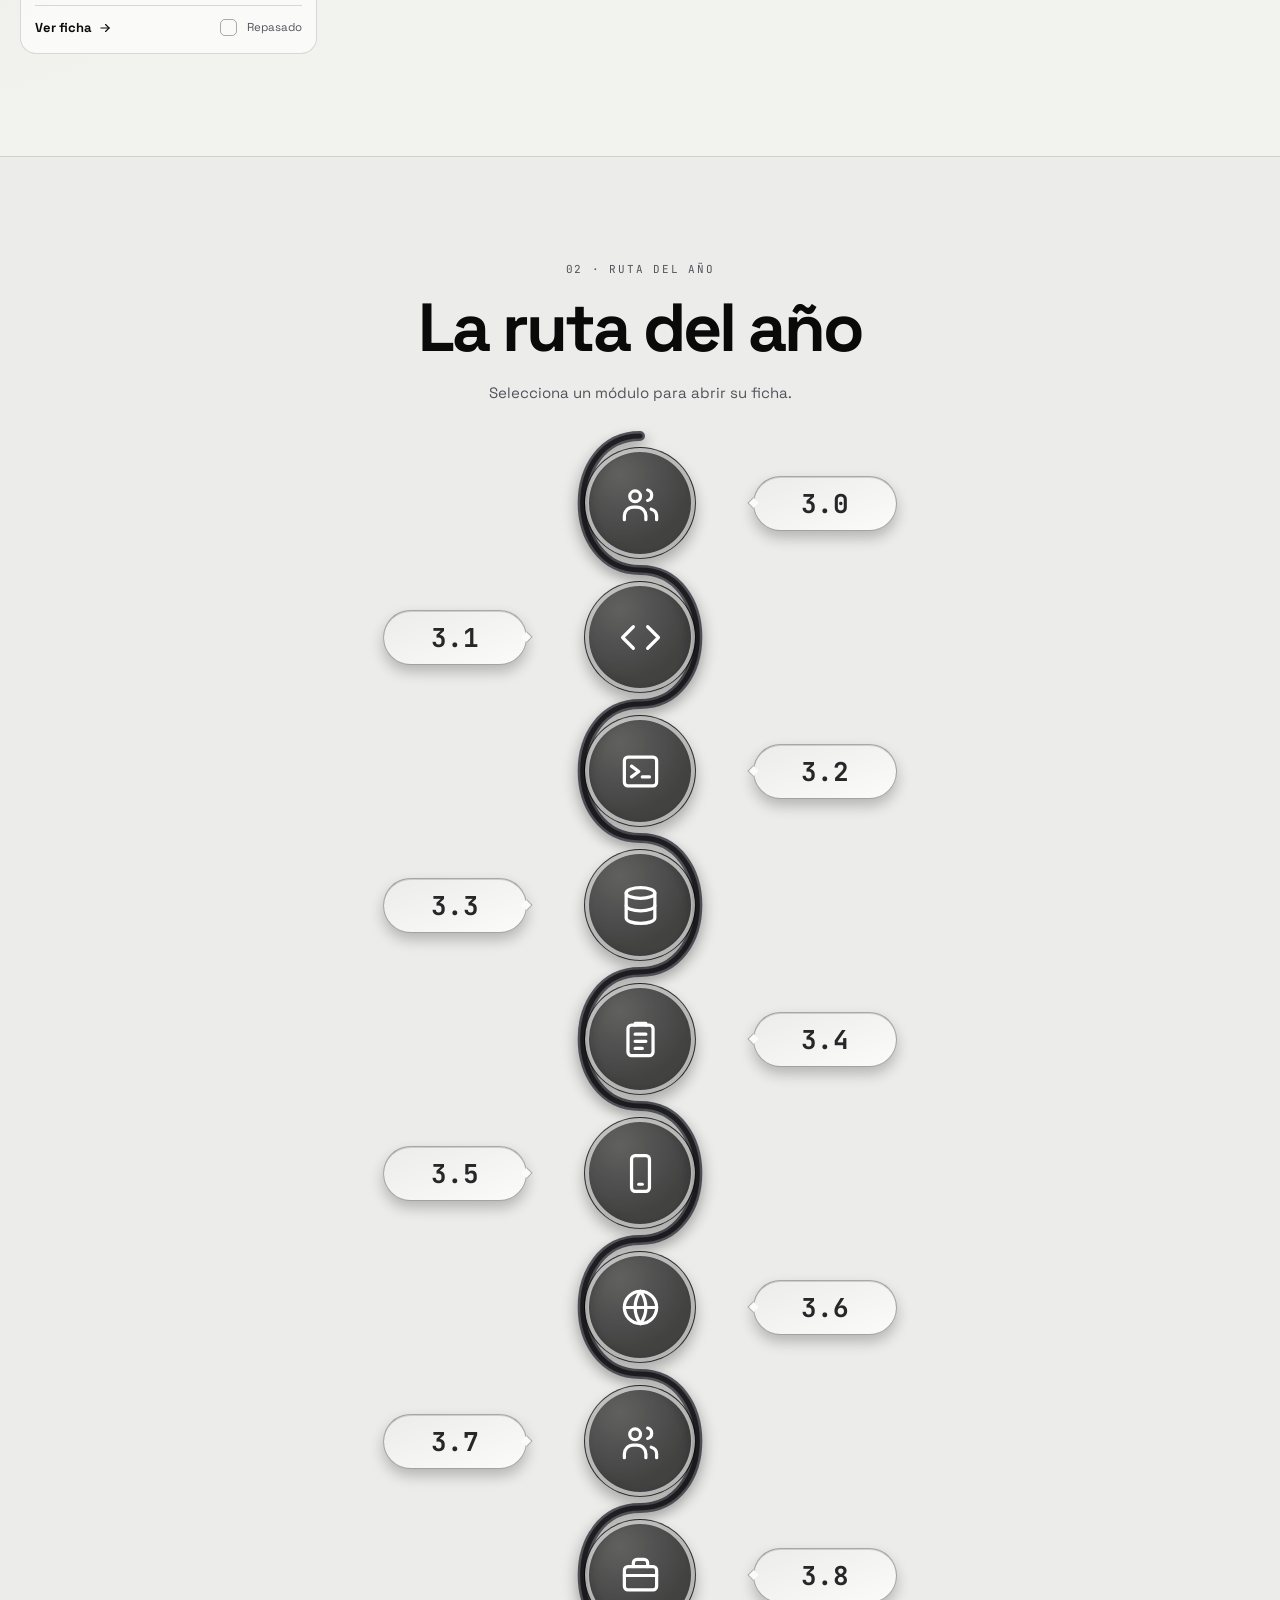
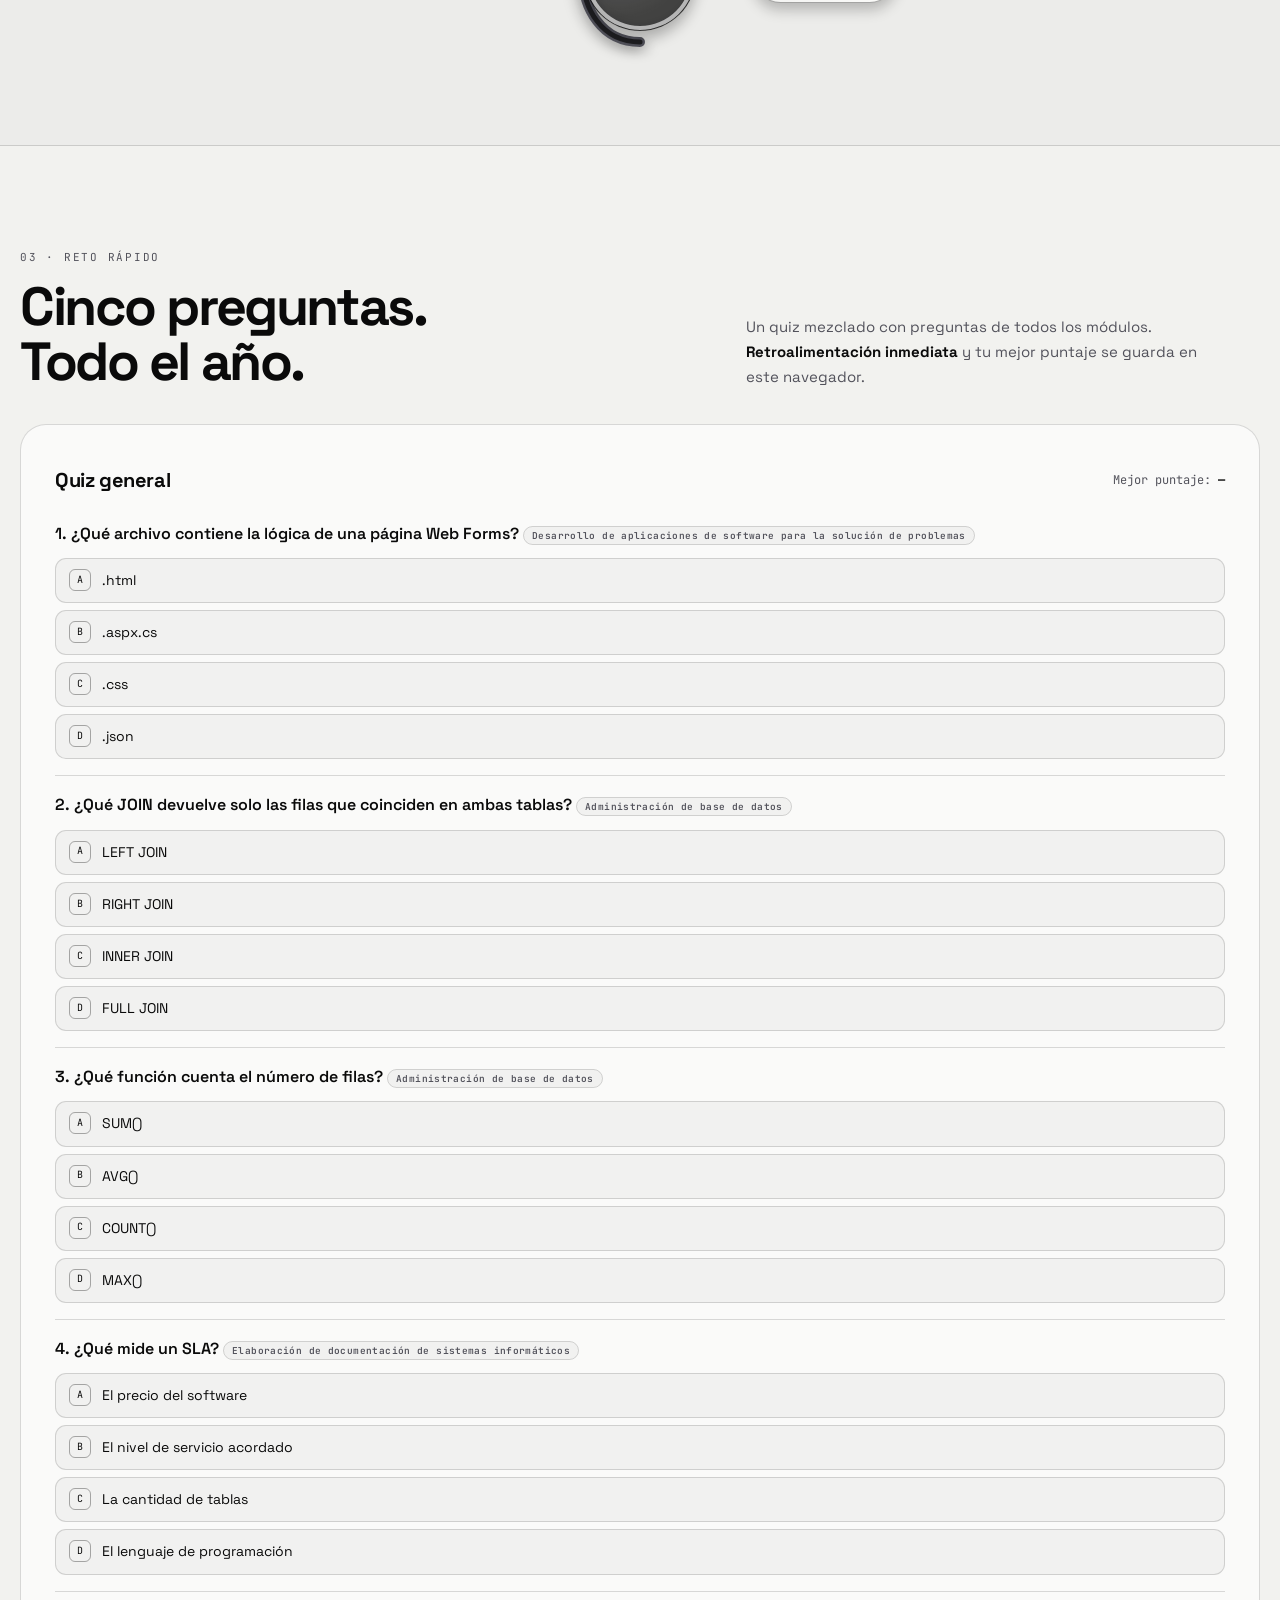
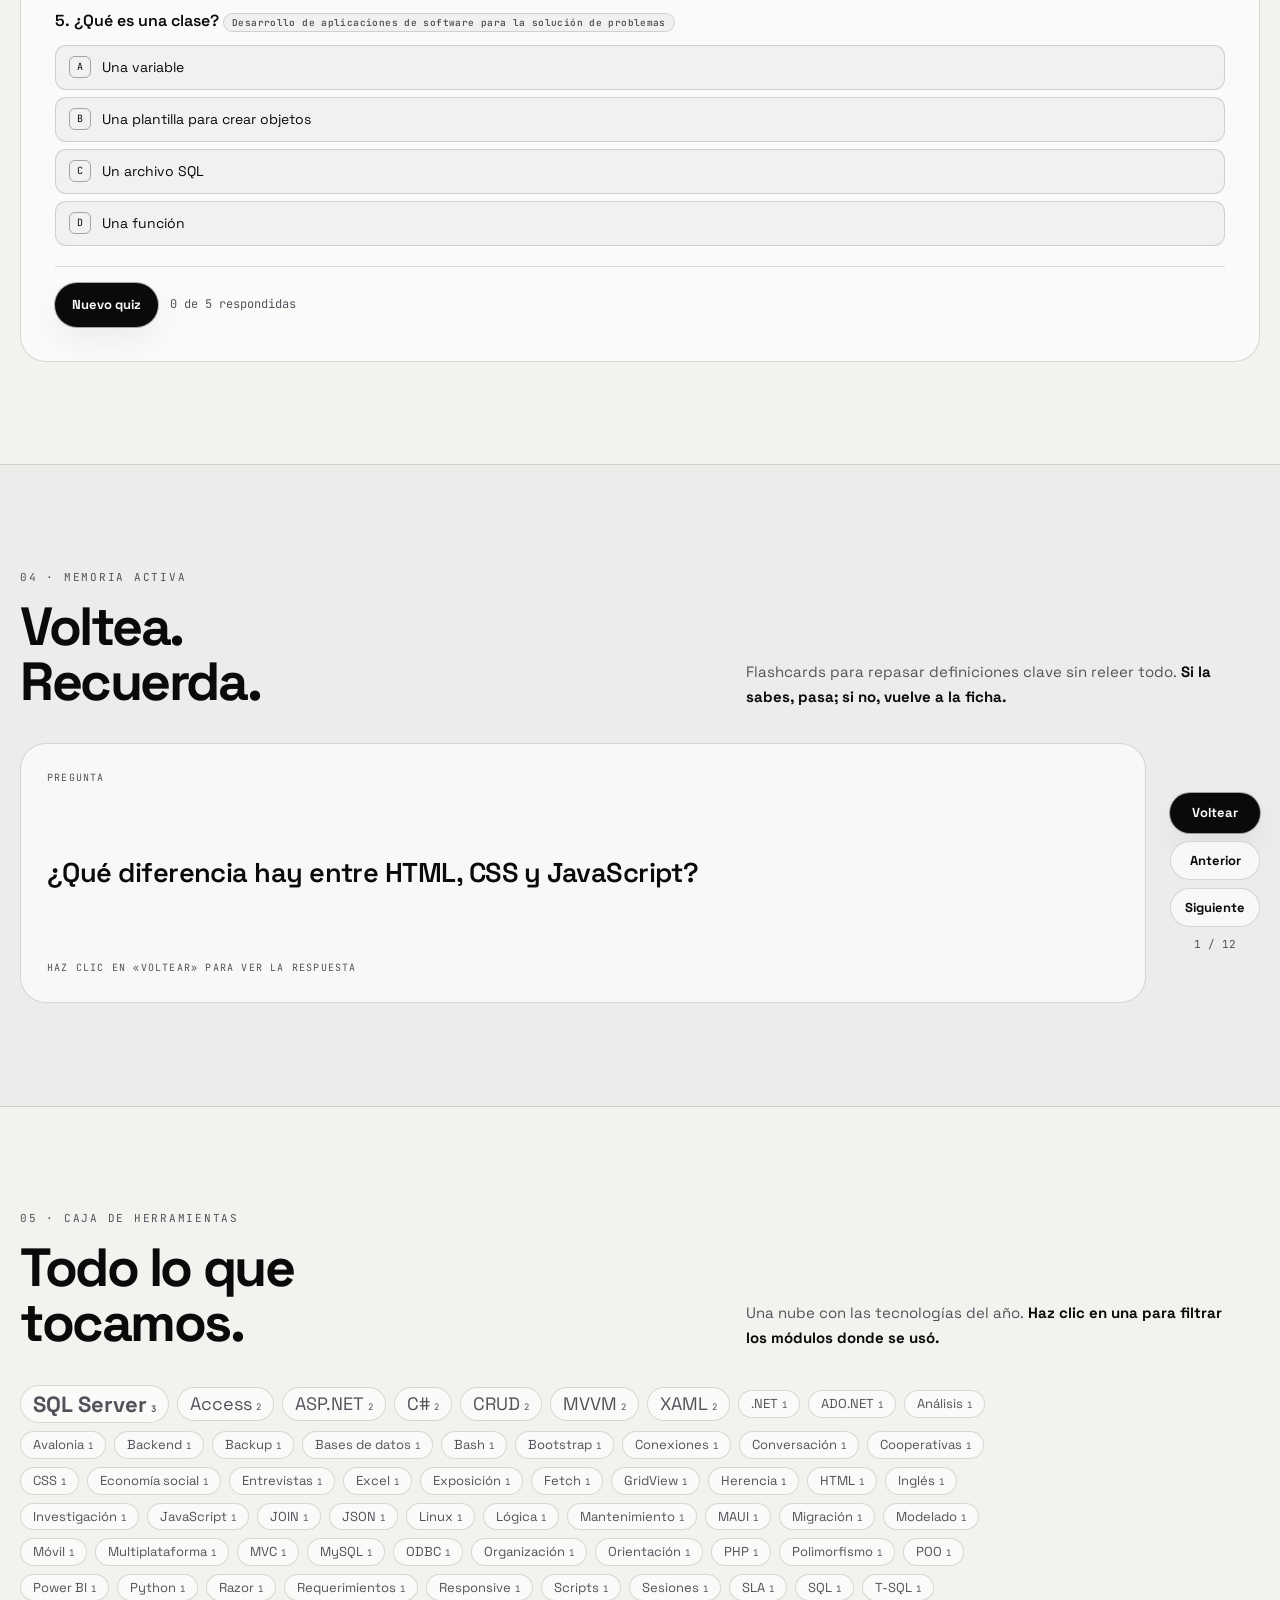
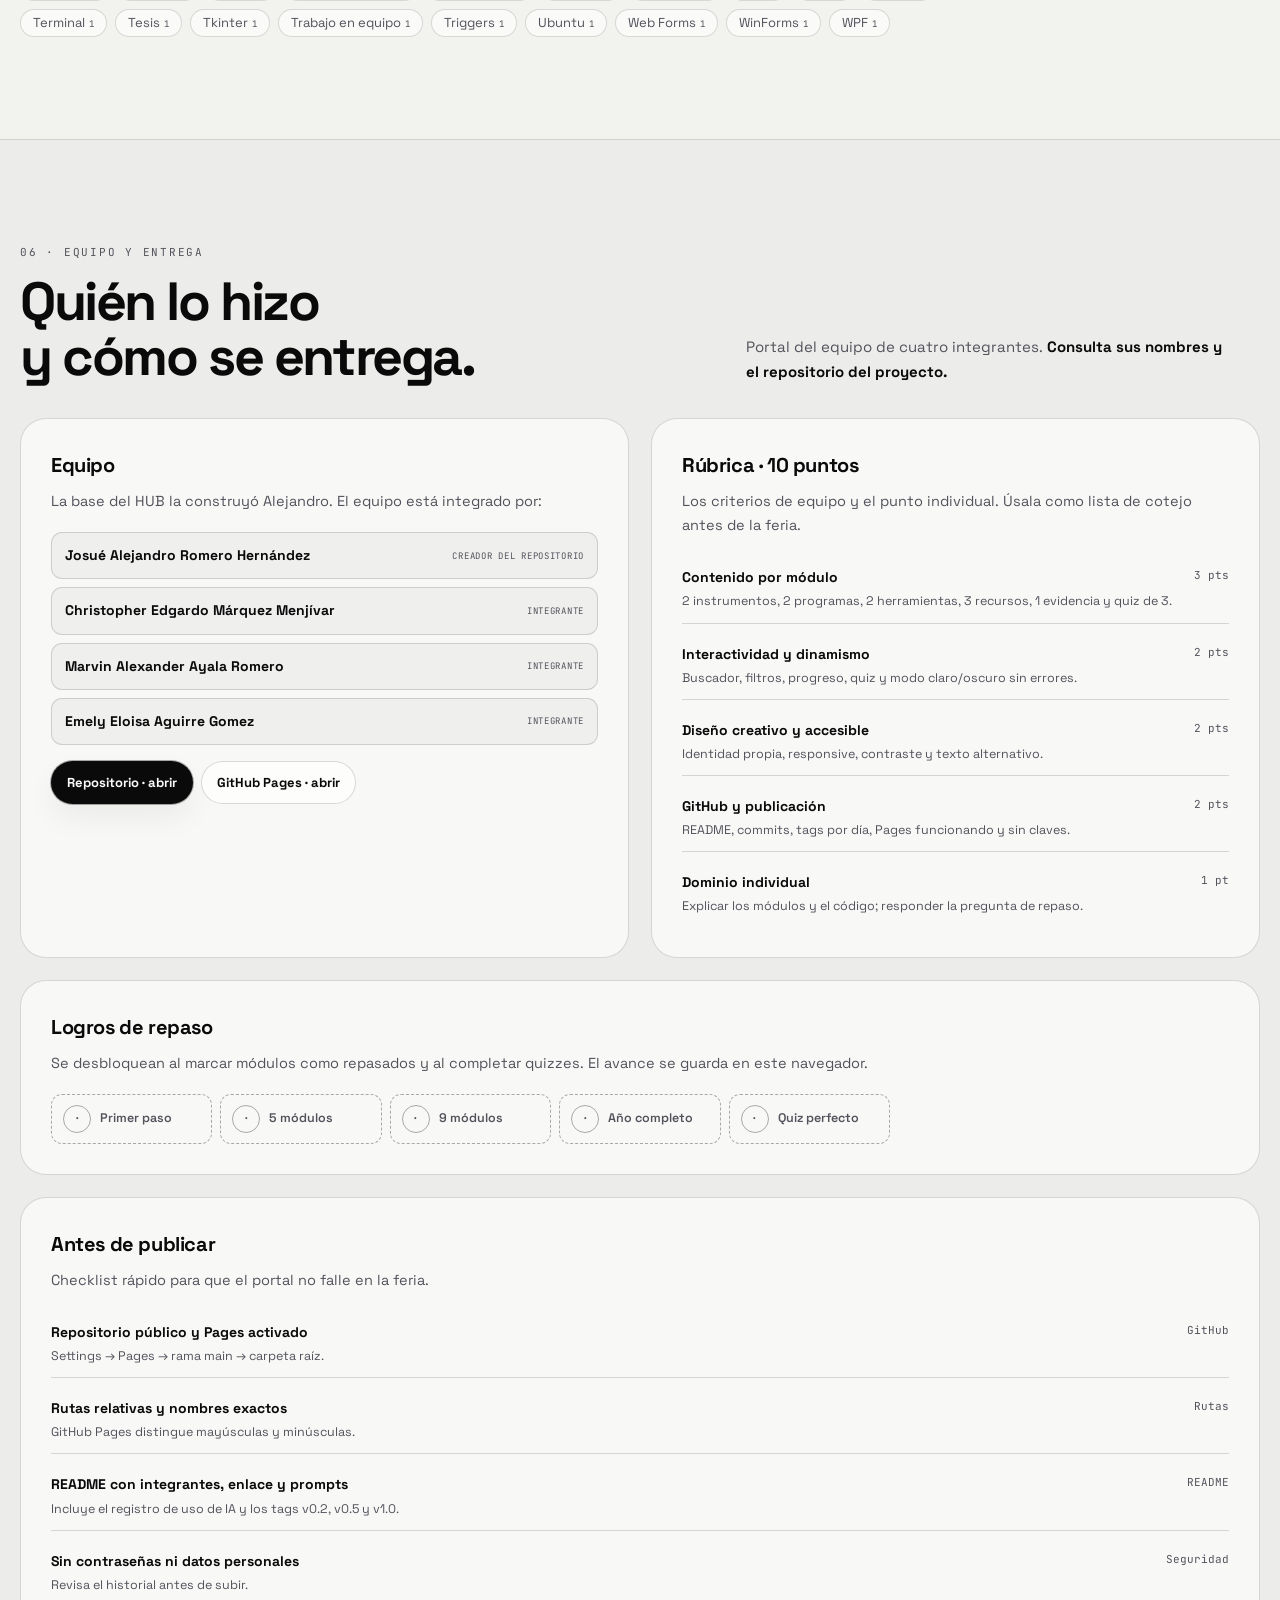
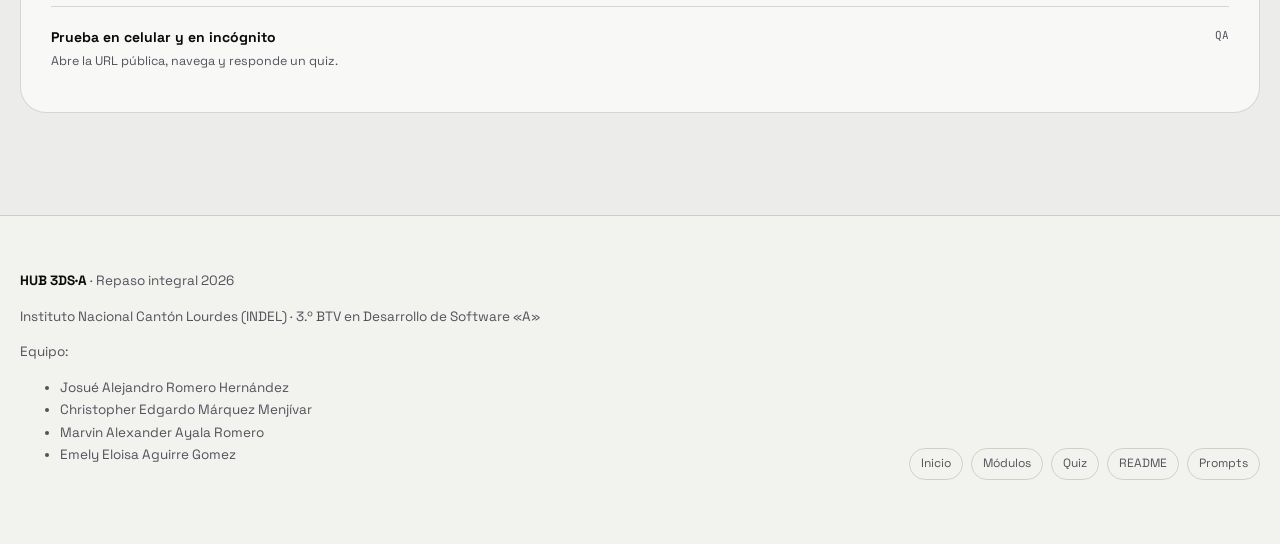
==== commit a6f4210c: "fix: recorta el primer segundo de la bienvenida" ====
--- a/index.html
+++ b/index.html
@@ -23,11 +23,11 @@
       } catch (e) { /* sin almacenamiento: se queda en oscuro */ }
     })();
   </script>
-  <link rel="stylesheet" href="css/styles.css?v=20261105.9">
+  <link rel="stylesheet" href="css/styles.css?v=20261105.10">
 </head>
 <body>
   <div class="welcome-intro" aria-hidden="true">
-    <img src="assets/bienvenida.gif" alt="" width="498" height="281" fetchpriority="high">
+    <img src="assets/bienvenida.gif?v=2" alt="" width="498" height="281" fetchpriority="high">
   </div>
   <a class="skip-link" href="#contenido">Saltar al contenido</a>
 
--- a/css/styles.css
+++ b/css/styles.css
@@ -1333,7 +1333,7 @@
     place-items: center;
     background: #050505;
     pointer-events: none;
-    animation: welcome-intro-out 7.5s linear both;
+    animation: welcome-intro-out 6.5s linear both;
   }
   .welcome-intro img { width: 100%; height: 100%; object-fit: contain; }
 }
